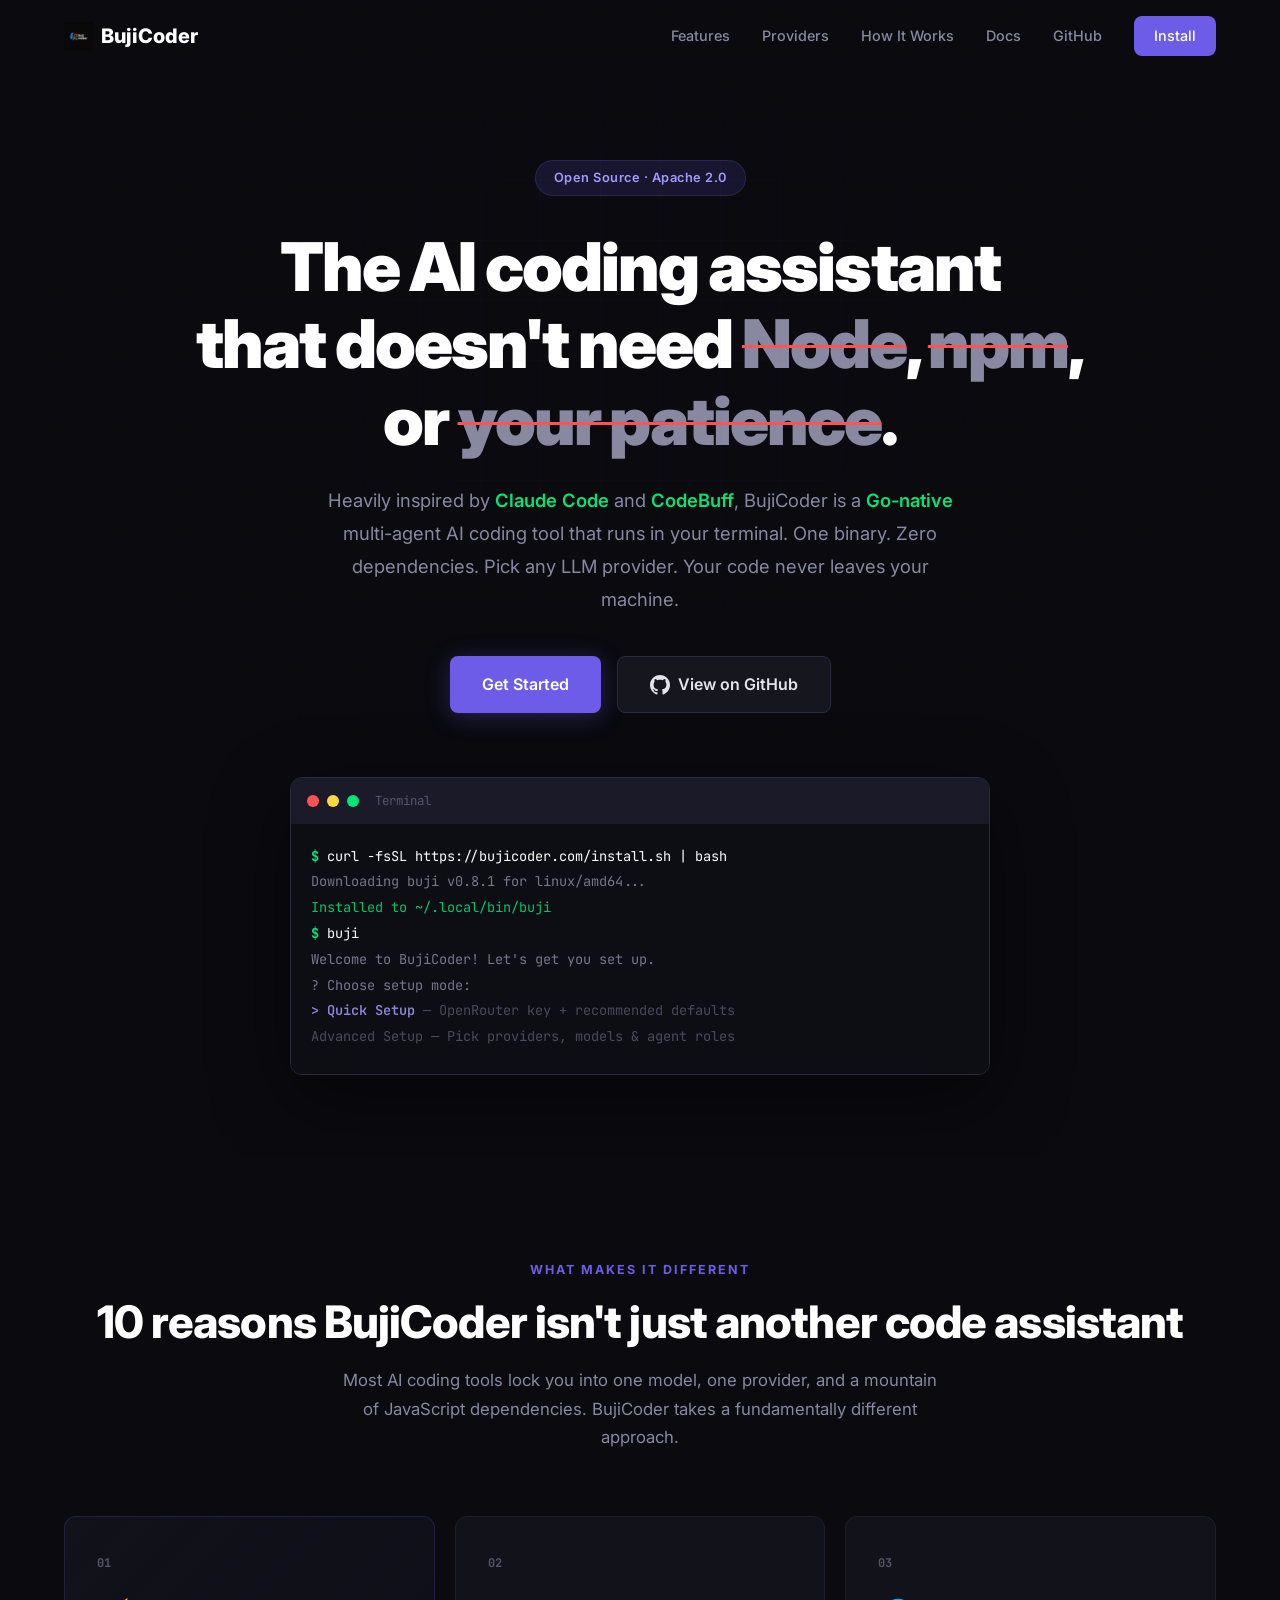
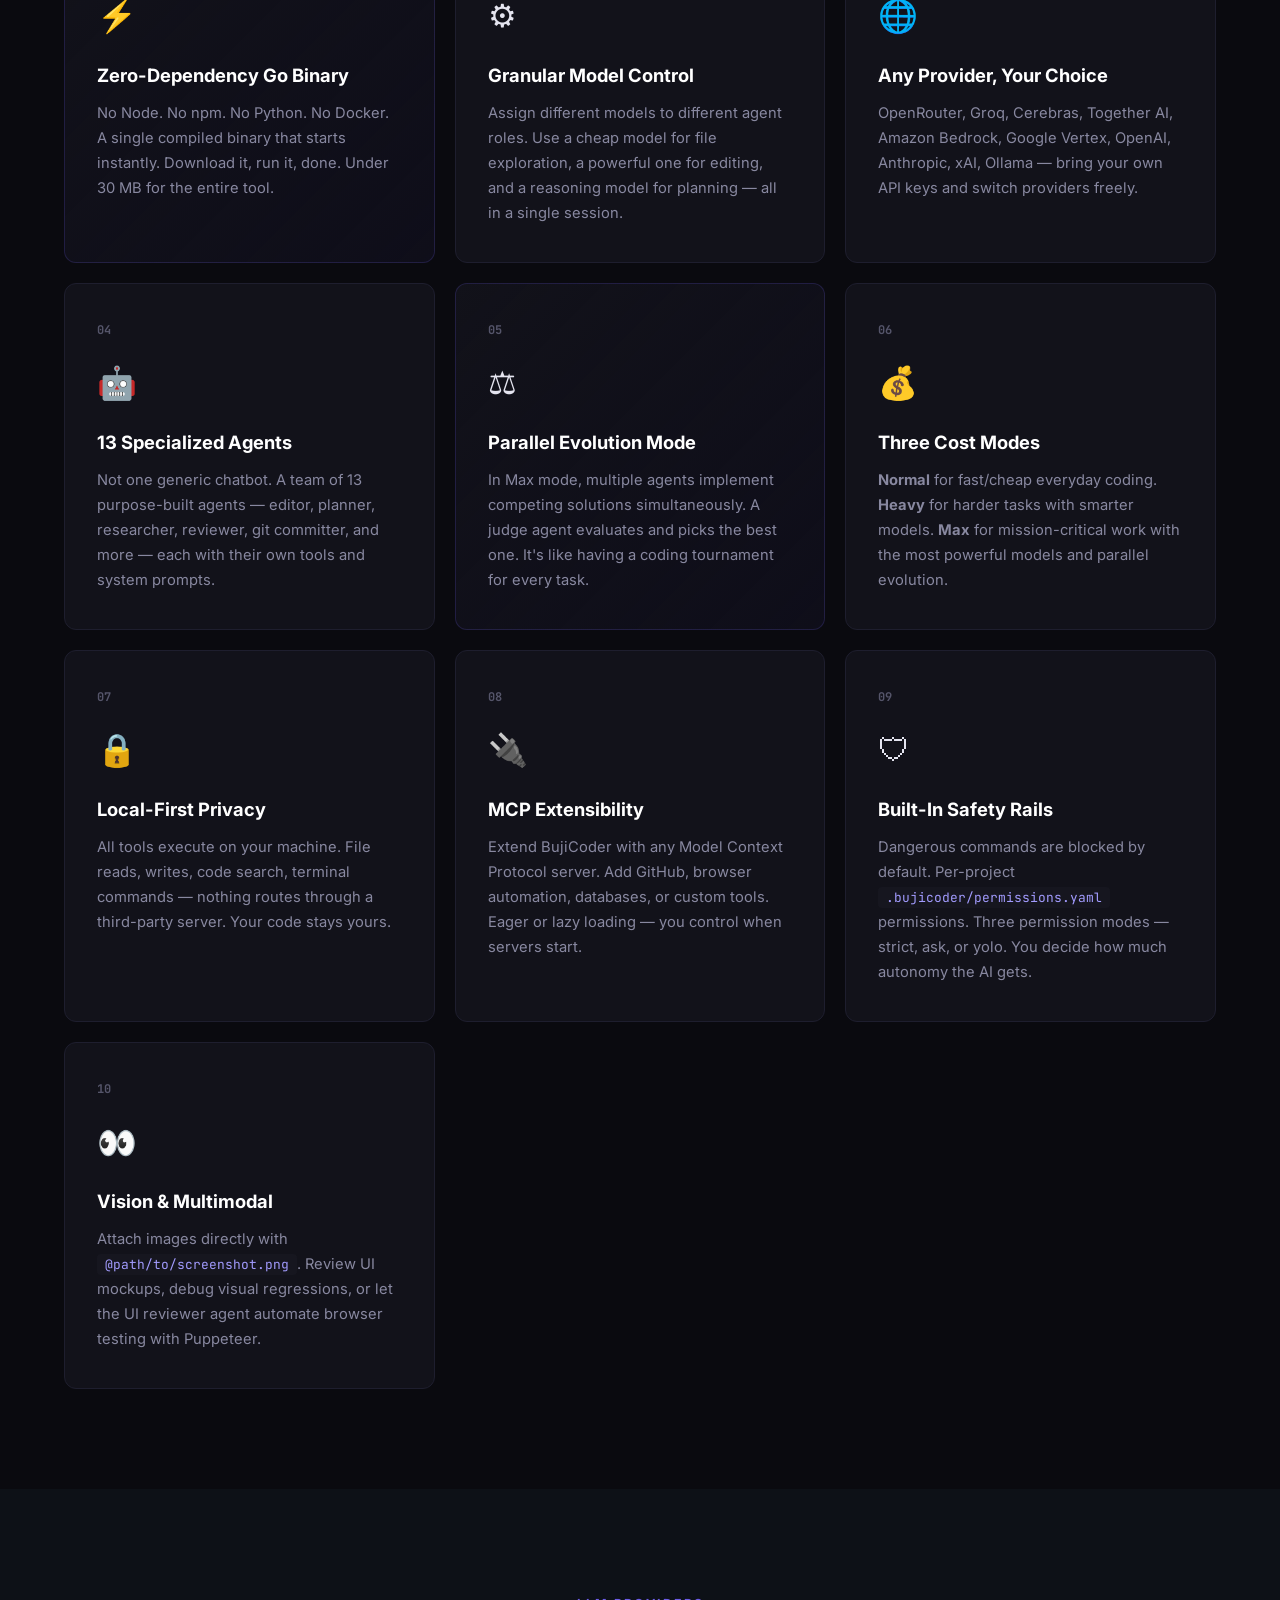
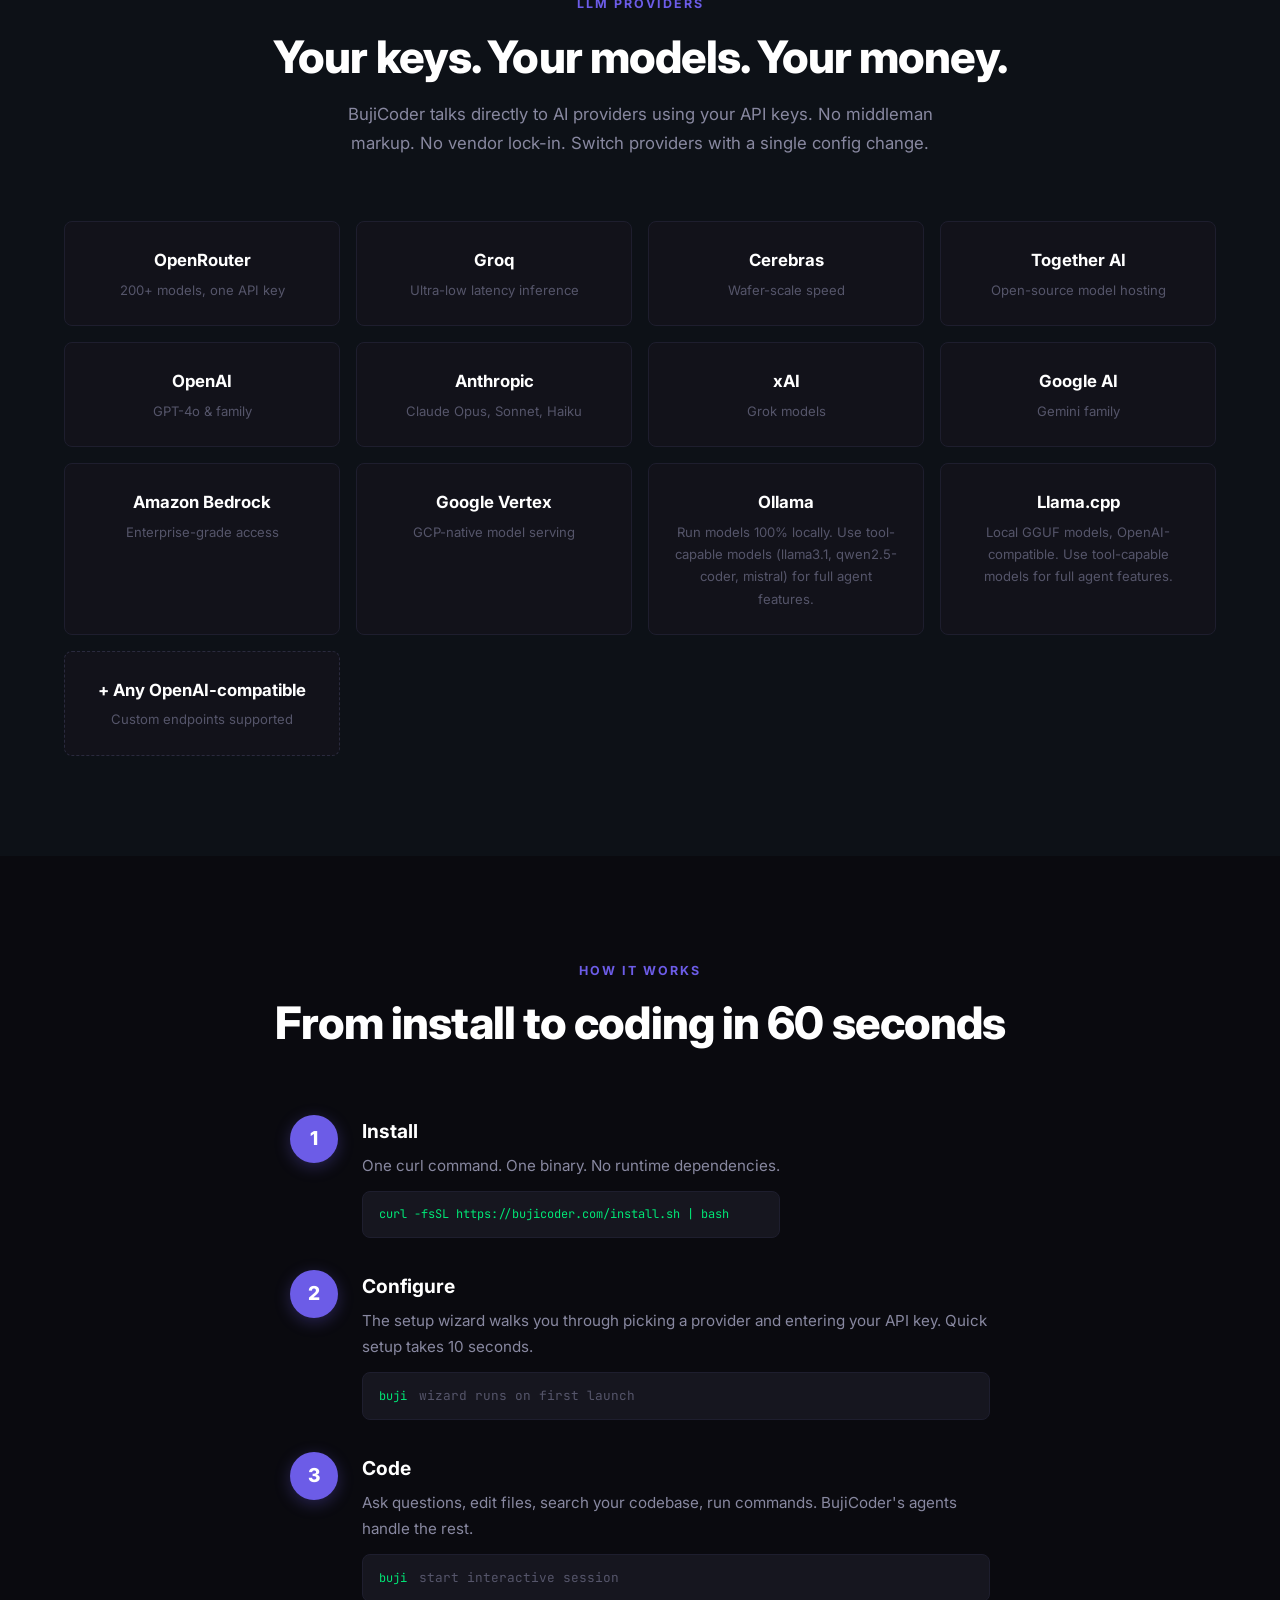
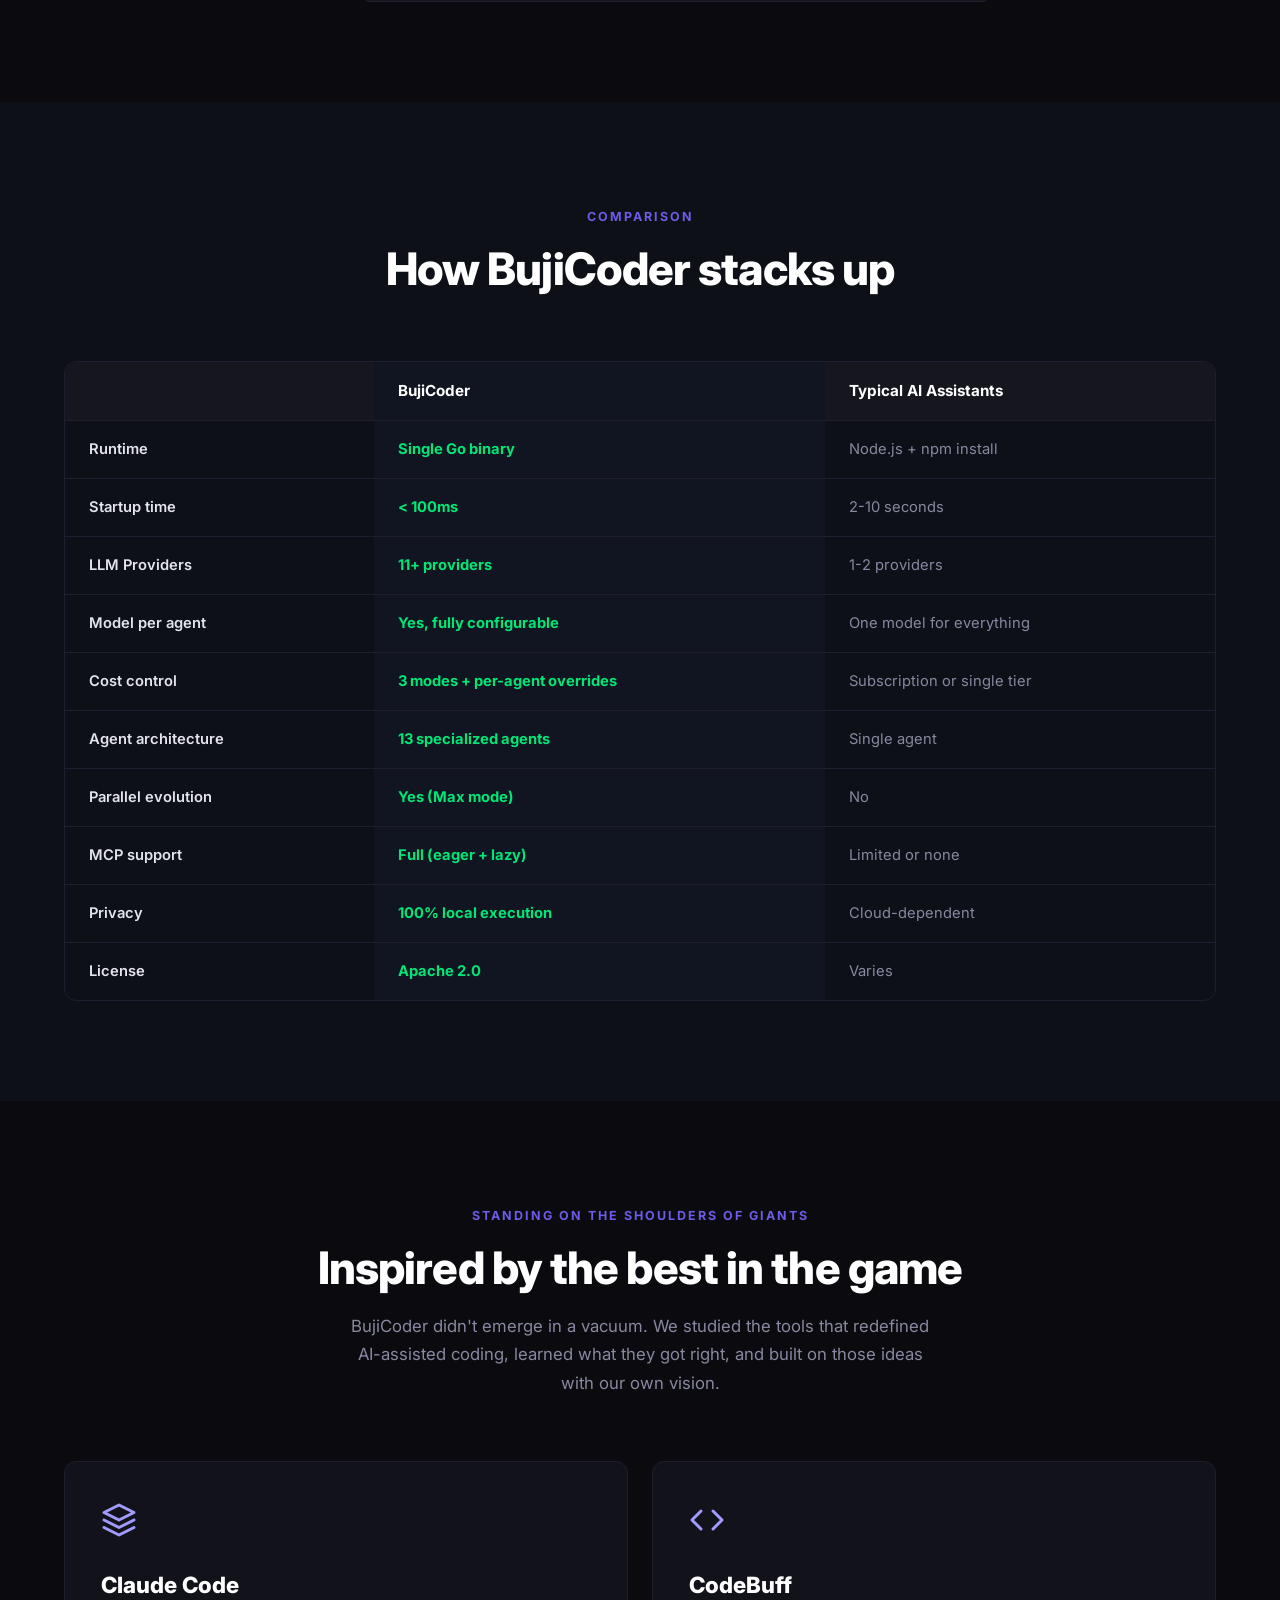
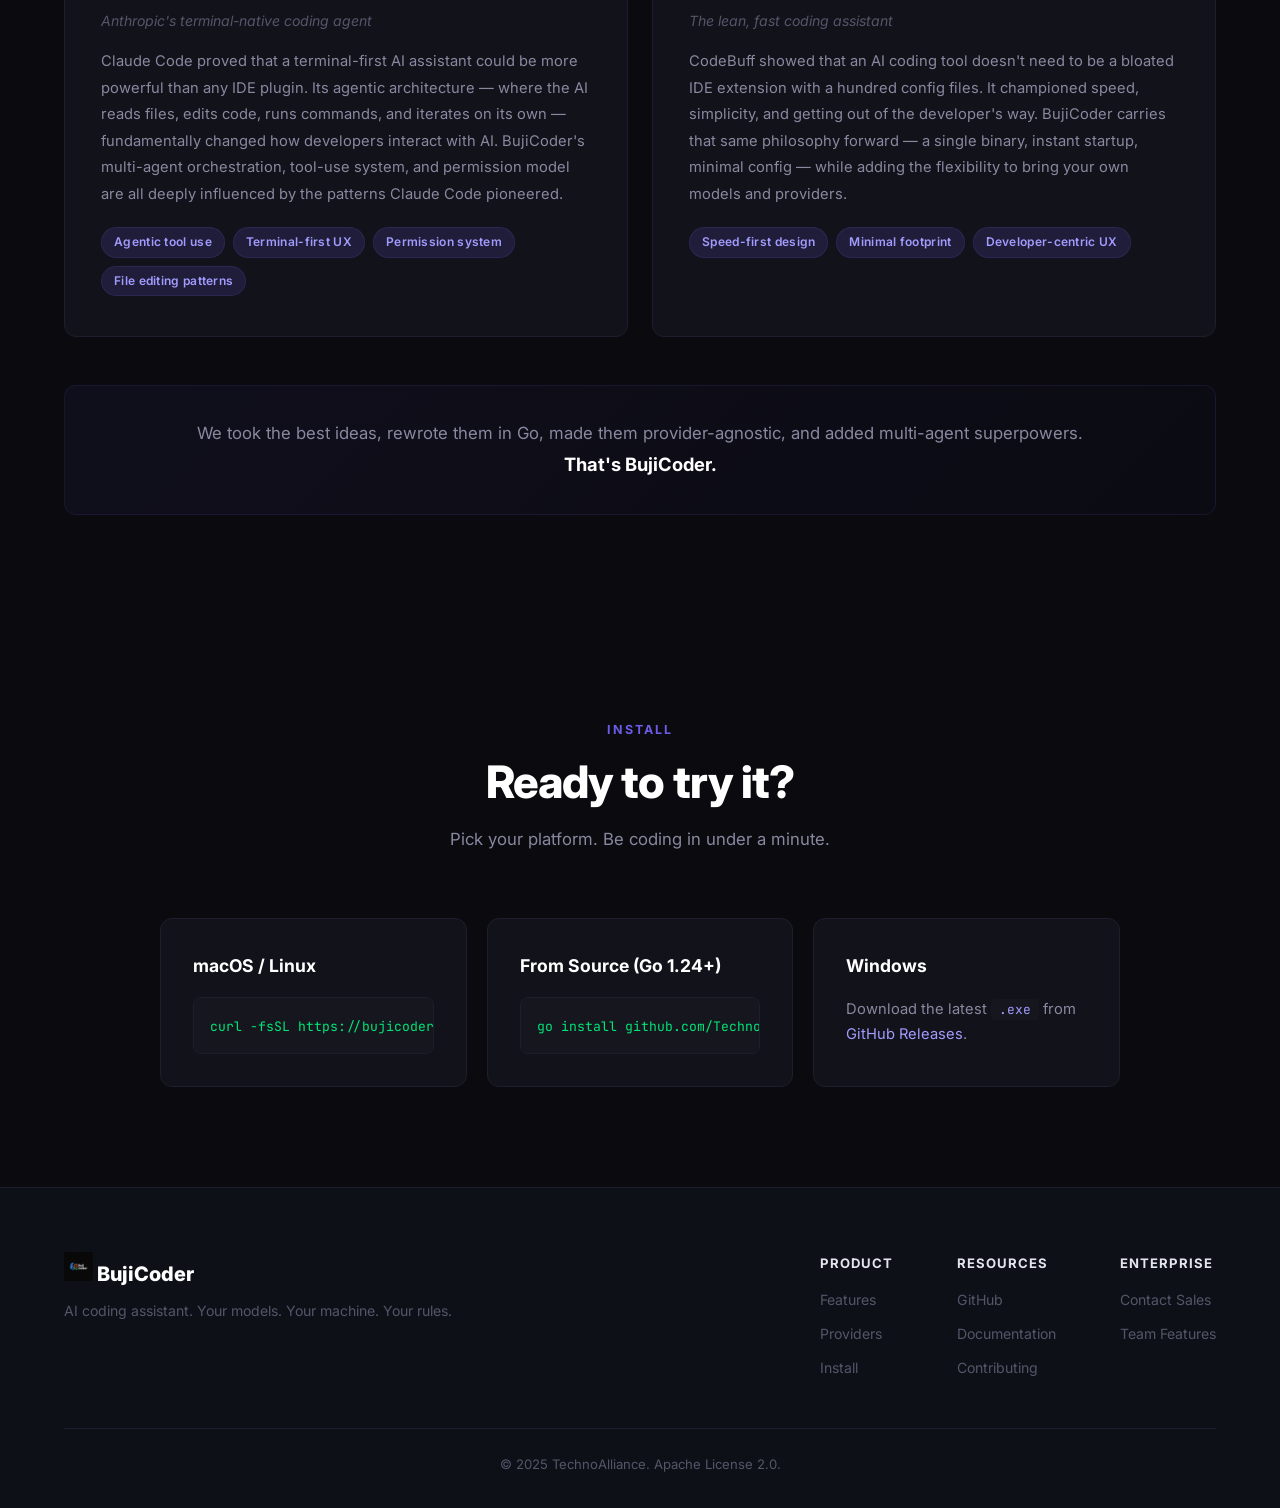
==== docs/index.html @ 5e7639c5 "docs: v0.8.3 release notes and local model tool support guidance - Update release notes for v0.8.3 -" ====
<!DOCTYPE html>
<html lang="en">
<head>
    <meta charset="UTF-8">
    <meta name="viewport" content="width=device-width, initial-scale=1.0">
    <title>BujiCoder — AI Coding Assistant. Your Models. Your Machine. Your Rules.</title>
    <meta name="description" content="BujiCoder is a blazing-fast, Go-based AI coding assistant that runs in your terminal. No Node. No npm. Choose any LLM provider. Full control over your models and your code.">
    <meta name="keywords" content="AI coding assistant, terminal AI, Go CLI, LLM providers, OpenRouter, Groq, Cerebras, OpenAI, Claude, xAI, code assistant, multi-agent AI">
    <meta property="og:title" content="BujiCoder — AI Coding Assistant. Your Models. Your Machine. Your Rules.">
    <meta property="og:description" content="Blazing-fast Go-based AI coding assistant. No Node/npm. Choose any LLM provider. Full granular control.">
    <meta property="og:type" content="website">
    <meta property="og:url" content="https://bujicoder.com">
    <link rel="stylesheet" href="style.css">
    <link rel="preconnect" href="https://fonts.googleapis.com">
    <link rel="preconnect" href="https://fonts.gstatic.com" crossorigin>
    <link href="https://fonts.googleapis.com/css2?family=Inter:wght@400;500;600;700;800;900&family=JetBrains+Mono:wght@400;500;600;700&display=swap" rel="stylesheet">
</head>
<body>

<!-- Navigation -->
<nav class="nav">
    <div class="nav-inner">
        <a href="#" class="nav-logo">
            <img src="logo.svg" alt="BujiCoder Logo" class="logo-image"> BujiCoder
        </a>
        <div class="nav-links">
            <a href="#features">Features</a>
            <a href="#providers">Providers</a>
            <a href="#how-it-works">How It Works</a>
            <a href="docs/">Docs</a>
            <a href="https://github.com/TechnoAllianceAE/bujicoder" target="_blank" rel="noopener">GitHub</a>
            <a href="#install" class="nav-cta">Install</a>
        </div>
        <button class="nav-toggle" aria-label="Toggle menu">
            <span></span><span></span><span></span>
        </button>
    </div>
</nav>

<!-- Hero -->
<header class="hero" id="top">
    <div class="hero-bg-grid"></div>
    <div class="container">
        <div class="hero-badge">Open Source &middot; Apache 2.0</div>
        <h1 class="hero-title">
            The AI coding assistant<br>
            that doesn't need <span class="strike">Node</span>,
            <span class="strike">npm</span>,<br>
            or <span class="strike">your patience</span>.
        </h1>
        <p class="hero-subtitle">
            Heavily inspired by <strong class="inspired-inline">Claude Code</strong> and <strong class="inspired-inline">CodeBuff</strong>,
            BujiCoder is a <strong>Go-native</strong> multi-agent AI coding tool that runs in your terminal.
            One binary. Zero dependencies. Pick any LLM provider.
            Your code never leaves your machine.
        </p>
        <div class="hero-actions">
            <a href="#install" class="btn btn-primary">Get Started</a>
            <a href="https://github.com/TechnoAllianceAE/bujicoder" class="btn btn-secondary" target="_blank" rel="noopener">
                <svg width="20" height="20" viewBox="0 0 24 24" fill="currentColor"><path d="M12 0c-6.626 0-12 5.373-12 12 0 5.302 3.438 9.8 8.207 11.387.599.111.793-.261.793-.577v-2.234c-3.338.726-4.033-1.416-4.033-1.416-.546-1.387-1.333-1.756-1.333-1.756-1.089-.745.083-.729.083-.729 1.205.084 1.839 1.237 1.839 1.237 1.07 1.834 2.807 1.304 3.492.997.107-.775.418-1.305.762-1.604-2.665-.305-5.467-1.334-5.467-5.931 0-1.311.469-2.381 1.236-3.221-.124-.303-.535-1.524.117-3.176 0 0 1.008-.322 3.301 1.23.957-.266 1.983-.399 3.003-.404 1.02.005 2.047.138 3.006.404 2.291-1.552 3.297-1.23 3.297-1.23.653 1.653.242 2.874.118 3.176.77.84 1.235 1.911 1.235 3.221 0 4.609-2.807 5.624-5.479 5.921.43.372.823 1.102.823 2.222v3.293c0 .319.192.694.801.576 4.765-1.589 8.199-6.086 8.199-11.386 0-6.627-5.373-12-12-12z"/></svg>
                View on GitHub
            </a>
        </div>
        <div class="hero-terminal">
            <div class="terminal-bar">
                <span class="terminal-dot red"></span>
                <span class="terminal-dot yellow"></span>
                <span class="terminal-dot green"></span>
                <span class="terminal-title">Terminal</span>
            </div>
            <div class="terminal-body">
                <div class="terminal-line"><span class="t-prompt">$</span> <span class="t-cmd">curl -fsSL https://bujicoder.com/install.sh | bash</span></div>
                <div class="terminal-line t-fade"><span class="t-output">Downloading buji v0.8.1 for linux/amd64...</span></div>
                <div class="terminal-line t-fade"><span class="t-success">Installed to ~/.local/bin/buji</span></div>
                <div class="terminal-line"><span class="t-prompt">$</span> <span class="t-cmd">buji</span></div>
                <div class="terminal-line t-fade"><span class="t-output">Welcome to BujiCoder! Let's get you set up.</span></div>
                <div class="terminal-line t-fade"><span class="t-output">? Choose setup mode:</span></div>
                <div class="terminal-line t-fade"><span class="t-accent">  &gt; Quick Setup</span> <span class="t-dim">— OpenRouter key + recommended defaults</span></div>
                <div class="terminal-line t-fade"><span class="t-dim">    Advanced Setup — Pick providers, models &amp; agent roles</span></div>
            </div>
        </div>
    </div>
</header>

<!-- 10 Features -->
<section class="features" id="features">
    <div class="container">
        <div class="section-header">
            <span class="section-label">What makes it different</span>
            <h2 class="section-title">10 reasons BujiCoder isn't just another code assistant</h2>
            <p class="section-desc">Most AI coding tools lock you into one model, one provider, and a mountain of JavaScript dependencies. BujiCoder takes a fundamentally different approach.</p>
        </div>

        <div class="features-grid">

            <div class="feature-card feature-highlight">
                <div class="feature-number">01</div>
                <div class="feature-icon">&#9889;</div>
                <h3>Zero-Dependency Go Binary</h3>
                <p>No Node. No npm. No Python. No Docker. A single compiled binary that starts instantly. Download it, run it, done. Under 30 MB for the entire tool.</p>
            </div>

            <div class="feature-card">
                <div class="feature-number">02</div>
                <div class="feature-icon">&#9881;</div>
                <h3>Granular Model Control</h3>
                <p>Assign different models to different agent roles. Use a cheap model for file exploration, a powerful one for editing, and a reasoning model for planning &mdash; all in a single session.</p>
            </div>

            <div class="feature-card">
                <div class="feature-number">03</div>
                <div class="feature-icon">&#127760;</div>
                <h3>Any Provider, Your Choice</h3>
                <p>OpenRouter, Groq, Cerebras, Together AI, Amazon Bedrock, Google Vertex, OpenAI, Anthropic, xAI, Ollama &mdash; bring your own API keys and switch providers freely.</p>
            </div>

            <div class="feature-card">
                <div class="feature-number">04</div>
                <div class="feature-icon">&#129302;</div>
                <h3>13 Specialized Agents</h3>
                <p>Not one generic chatbot. A team of 13 purpose-built agents &mdash; editor, planner, researcher, reviewer, git committer, and more &mdash; each with their own tools and system prompts.</p>
            </div>

            <div class="feature-card feature-highlight">
                <div class="feature-number">05</div>
                <div class="feature-icon">&#9878;</div>
                <h3>Parallel Evolution Mode</h3>
                <p>In Max mode, multiple agents implement competing solutions simultaneously. A judge agent evaluates and picks the best one. It's like having a coding tournament for every task.</p>
            </div>

            <div class="feature-card">
                <div class="feature-number">06</div>
                <div class="feature-icon">&#128176;</div>
                <h3>Three Cost Modes</h3>
                <p><strong>Normal</strong> for fast/cheap everyday coding. <strong>Heavy</strong> for harder tasks with smarter models. <strong>Max</strong> for mission-critical work with the most powerful models and parallel evolution.</p>
            </div>

            <div class="feature-card">
                <div class="feature-number">07</div>
                <div class="feature-icon">&#128274;</div>
                <h3>Local-First Privacy</h3>
                <p>All tools execute on your machine. File reads, writes, code search, terminal commands &mdash; nothing routes through a third-party server. Your code stays yours.</p>
            </div>

            <div class="feature-card">
                <div class="feature-number">08</div>
                <div class="feature-icon">&#128268;</div>
                <h3>MCP Extensibility</h3>
                <p>Extend BujiCoder with any Model Context Protocol server. Add GitHub, browser automation, databases, or custom tools. Eager or lazy loading &mdash; you control when servers start.</p>
            </div>

            <div class="feature-card">
                <div class="feature-number">09</div>
                <div class="feature-icon">&#128737;</div>
                <h3>Built-In Safety Rails</h3>
                <p>Dangerous commands are blocked by default. Per-project <code>.bujicoder/permissions.yaml</code> permissions. Three permission modes &mdash; strict, ask, or yolo. You decide how much autonomy the AI gets.</p>
            </div>

            <div class="feature-card">
                <div class="feature-number">10</div>
                <div class="feature-icon">&#128064;</div>
                <h3>Vision &amp; Multimodal</h3>
                <p>Attach images directly with <code>@path/to/screenshot.png</code>. Review UI mockups, debug visual regressions, or let the UI reviewer agent automate browser testing with Puppeteer.</p>
            </div>

        </div>
    </div>
</section>

<!-- Providers -->
<section class="providers" id="providers">
    <div class="container">
        <div class="section-header">
            <span class="section-label">LLM Providers</span>
            <h2 class="section-title">Your keys. Your models. Your money.</h2>
            <p class="section-desc">BujiCoder talks directly to AI providers using your API keys. No middleman markup. No vendor lock-in. Switch providers with a single config change.</p>
        </div>

        <div class="providers-grid">
            <div class="provider-card">
                <div class="provider-name">OpenRouter</div>
                <div class="provider-desc">200+ models, one API key</div>
            </div>
            <div class="provider-card">
                <div class="provider-name">Groq</div>
                <div class="provider-desc">Ultra-low latency inference</div>
            </div>
            <div class="provider-card">
                <div class="provider-name">Cerebras</div>
                <div class="provider-desc">Wafer-scale speed</div>
            </div>
            <div class="provider-card">
                <div class="provider-name">Together AI</div>
                <div class="provider-desc">Open-source model hosting</div>
            </div>
            <div class="provider-card">
                <div class="provider-name">OpenAI</div>
                <div class="provider-desc">GPT-4o &amp; family</div>
            </div>
            <div class="provider-card">
                <div class="provider-name">Anthropic</div>
                <div class="provider-desc">Claude Opus, Sonnet, Haiku</div>
            </div>
            <div class="provider-card">
                <div class="provider-name">xAI</div>
                <div class="provider-desc">Grok models</div>
            </div>
            <div class="provider-card">
                <div class="provider-name">Google AI</div>
                <div class="provider-desc">Gemini family</div>
            </div>
            <div class="provider-card">
                <div class="provider-name">Amazon Bedrock</div>
                <div class="provider-desc">Enterprise-grade access</div>
            </div>
            <div class="provider-card">
                <div class="provider-name">Google Vertex</div>
                <div class="provider-desc">GCP-native model serving</div>
            </div>
            <div class="provider-card">
                <div class="provider-name">Ollama</div>
                <div class="provider-desc">Run models 100% locally. Use tool-capable models (llama3.1, qwen2.5-coder, mistral) for full agent features.</div>
            </div>
            <div class="provider-card">
                <div class="provider-name">Llama.cpp</div>
                <div class="provider-desc">Local GGUF models, OpenAI-compatible. Use tool-capable models for full agent features.</div>
            </div>
            <div class="provider-card provider-card-add">
                <div class="provider-name">+ Any OpenAI-compatible</div>
                <div class="provider-desc">Custom endpoints supported</div>
            </div>
        </div>
    </div>
</section>

<!-- How It Works -->
<section class="how-it-works" id="how-it-works">
    <div class="container">
        <div class="section-header">
            <span class="section-label">How it works</span>
            <h2 class="section-title">From install to coding in 60 seconds</h2>
        </div>

        <div class="steps">
            <div class="step">
                <div class="step-number">1</div>
                <div class="step-content">
                    <h3>Install</h3>
                    <p>One curl command. One binary. No runtime dependencies.</p>
                    <div class="step-code">
                        <code>curl -fsSL https://bujicoder.com/install.sh | bash</code>
                    </div>
                </div>
            </div>
            <div class="step">
                <div class="step-number">2</div>
                <div class="step-content">
                    <h3>Configure</h3>
                    <p>The setup wizard walks you through picking a provider and entering your API key. Quick setup takes 10 seconds.</p>
                    <div class="step-code">
                        <code>buji</code> <span class="step-note">wizard runs on first launch</span>
                    </div>
                </div>
            </div>
            <div class="step">
                <div class="step-number">3</div>
                <div class="step-content">
                    <h3>Code</h3>
                    <p>Ask questions, edit files, search your codebase, run commands. BujiCoder's agents handle the rest.</p>
                    <div class="step-code">
                        <code>buji</code> <span class="step-note">start interactive session</span>
                    </div>
                </div>
            </div>
        </div>
    </div>
</section>

<!-- Comparison -->
<section class="comparison">
    <div class="container">
        <div class="section-header">
            <span class="section-label">Comparison</span>
            <h2 class="section-title">How BujiCoder stacks up</h2>
        </div>

        <div class="table-wrapper">
            <table class="comparison-table">
                <thead>
                    <tr>
                        <th></th>
                        <th class="highlight-col">BujiCoder</th>
                        <th>Typical AI Assistants</th>
                    </tr>
                </thead>
                <tbody>
                    <tr>
                        <td>Runtime</td>
                        <td class="highlight-col"><strong>Single Go binary</strong></td>
                        <td>Node.js + npm install</td>
                    </tr>
                    <tr>
                        <td>Startup time</td>
                        <td class="highlight-col"><strong>&lt; 100ms</strong></td>
                        <td>2-10 seconds</td>
                    </tr>
                    <tr>
                        <td>LLM Providers</td>
                        <td class="highlight-col"><strong>11+ providers</strong></td>
                        <td>1-2 providers</td>
                    </tr>
                    <tr>
                        <td>Model per agent</td>
                        <td class="highlight-col"><strong>Yes, fully configurable</strong></td>
                        <td>One model for everything</td>
                    </tr>
                    <tr>
                        <td>Cost control</td>
                        <td class="highlight-col"><strong>3 modes + per-agent overrides</strong></td>
                        <td>Subscription or single tier</td>
                    </tr>
                    <tr>
                        <td>Agent architecture</td>
                        <td class="highlight-col"><strong>13 specialized agents</strong></td>
                        <td>Single agent</td>
                    </tr>
                    <tr>
                        <td>Parallel evolution</td>
                        <td class="highlight-col"><strong>Yes (Max mode)</strong></td>
                        <td>No</td>
                    </tr>
                    <tr>
                        <td>MCP support</td>
                        <td class="highlight-col"><strong>Full (eager + lazy)</strong></td>
                        <td>Limited or none</td>
                    </tr>
                    <tr>
                        <td>Privacy</td>
                        <td class="highlight-col"><strong>100% local execution</strong></td>
                        <td>Cloud-dependent</td>
                    </tr>
                    <tr>
                        <td>License</td>
                        <td class="highlight-col"><strong>Apache 2.0</strong></td>
                        <td>Varies</td>
                    </tr>
                </tbody>
            </table>
        </div>
    </div>
</section>

<!-- Inspired By -->
<section class="inspired-by" id="inspired-by">
    <div class="container">
        <div class="section-header">
            <span class="section-label">Standing on the shoulders of giants</span>
            <h2 class="section-title">Inspired by the best in the game</h2>
            <p class="section-desc">BujiCoder didn't emerge in a vacuum. We studied the tools that redefined AI-assisted coding, learned what they got right, and built on those ideas with our own vision.</p>
        </div>

        <div class="inspired-grid">
            <div class="inspired-card">
                <div class="inspired-logo">
                    <svg width="36" height="36" viewBox="0 0 24 24" fill="none" stroke="currentColor" stroke-width="2" stroke-linecap="round" stroke-linejoin="round"><path d="M12 2L2 7l10 5 10-5-10-5z"/><path d="M2 17l10 5 10-5"/><path d="M2 12l10 5 10-5"/></svg>
                </div>
                <h3>Claude Code</h3>
                <p class="inspired-tagline">Anthropic's terminal-native coding agent</p>
                <p class="inspired-desc">Claude Code proved that a terminal-first AI assistant could be more powerful than any IDE plugin. Its agentic architecture &mdash; where the AI reads files, edits code, runs commands, and iterates on its own &mdash; fundamentally changed how developers interact with AI. BujiCoder's multi-agent orchestration, tool-use system, and permission model are all deeply influenced by the patterns Claude Code pioneered.</p>
                <div class="inspired-lessons">
                    <span class="lesson-tag">Agentic tool use</span>
                    <span class="lesson-tag">Terminal-first UX</span>
                    <span class="lesson-tag">Permission system</span>
                    <span class="lesson-tag">File editing patterns</span>
                </div>
            </div>

            <div class="inspired-card">
                <div class="inspired-logo">
                    <svg width="36" height="36" viewBox="0 0 24 24" fill="none" stroke="currentColor" stroke-width="2" stroke-linecap="round" stroke-linejoin="round"><polyline points="16 18 22 12 16 6"/><polyline points="8 6 2 12 8 18"/></svg>
                </div>
                <h3>CodeBuff</h3>
                <p class="inspired-tagline">The lean, fast coding assistant</p>
                <p class="inspired-desc">CodeBuff showed that an AI coding tool doesn't need to be a bloated IDE extension with a hundred config files. It championed speed, simplicity, and getting out of the developer's way. BujiCoder carries that same philosophy forward &mdash; a single binary, instant startup, minimal config &mdash; while adding the flexibility to bring your own models and providers.</p>
                <div class="inspired-lessons">
                    <span class="lesson-tag">Speed-first design</span>
                    <span class="lesson-tag">Minimal footprint</span>
                    <span class="lesson-tag">Developer-centric UX</span>
                </div>
            </div>
        </div>

        <div class="inspired-cta">
            <p>We took the best ideas, rewrote them in Go, made them provider-agnostic, and added multi-agent superpowers.<br><strong>That's BujiCoder.</strong></p>
        </div>
    </div>
</section>

<!-- Install -->
<section class="install" id="install">
    <div class="container">
        <div class="section-header">
            <span class="section-label">Install</span>
            <h2 class="section-title">Ready to try it?</h2>
            <p class="section-desc">Pick your platform. Be coding in under a minute.</p>
        </div>

        <div class="install-options">
            <div class="install-card">
                <h3>macOS / Linux</h3>
                <div class="install-code">
                    <code>curl -fsSL https://bujicoder.com/install.sh | bash</code>
                </div>
            </div>
            <div class="install-card">
                <h3>From Source (Go 1.24+)</h3>
                <div class="install-code">
                    <code>go install github.com/TechnoAllianceAE/bujicoder/cli/cmd/buji@latest</code>
                </div>
            </div>
            <div class="install-card">
                <h3>Windows</h3>
                <p>Download the latest <code>.exe</code> from <a href="https://github.com/TechnoAllianceAE/bujicoder/releases" target="_blank" rel="noopener">GitHub Releases</a>.</p>
            </div>
        </div>
    </div>
</section>

<!-- Footer -->
<footer class="footer">
    <div class="container">
        <div class="footer-inner">
            <div class="footer-brand">
                <img src="logo.svg" alt="BujiCoder Logo" class="logo-image"> BujiCoder
                <p class="footer-tagline">AI coding assistant. Your models. Your machine. Your rules.</p>
            </div>
            <div class="footer-links">
                <div class="footer-col">
                    <h4>Product</h4>
                    <a href="#features">Features</a>
                    <a href="#providers">Providers</a>
                    <a href="#install">Install</a>
                </div>
                <div class="footer-col">
                    <h4>Resources</h4>
                    <a href="https://github.com/TechnoAllianceAE/bujicoder" target="_blank" rel="noopener">GitHub</a>
                    <a href="docs/">Documentation</a>
                    <a href="https://github.com/TechnoAllianceAE/bujicoder/blob/main/CONTRIBUTING.md" target="_blank" rel="noopener">Contributing</a>
                </div>
                <div class="footer-col">
                    <h4>Enterprise</h4>
                    <a href="mailto:hello@bujicoder.com">Contact Sales</a>
                    <a href="#">Team Features</a>
                </div>
            </div>
        </div>
        <div class="footer-bottom">
            <p>&copy; 2025 TechnoAlliance. Apache License 2.0.</p>
        </div>
    </div>
</footer>

<script>
// Mobile nav toggle
document.querySelector('.nav-toggle').addEventListener('click', function() {
    document.querySelector('.nav-links').classList.toggle('open');
    this.classList.toggle('active');
});

// Smooth scroll
document.querySelectorAll('a[href^="#"]').forEach(anchor => {
    anchor.addEventListener('click', function(e) {
        const target = document.querySelector(this.getAttribute('href'));
        if (target) {
            e.preventDefault();
            target.scrollIntoView({ behavior: 'smooth', block: 'start' });
            document.querySelector('.nav-links').classList.remove('open');
            document.querySelector('.nav-toggle').classList.remove('active');
        }
    });
});

// Nav background on scroll
window.addEventListener('scroll', () => {
    document.querySelector('.nav').classList.toggle('scrolled', window.scrollY > 40);
});

// Intersection Observer for fade-in animations
const observer = new IntersectionObserver((entries) => {
    entries.forEach(entry => {
        if (entry.isIntersecting) {
            entry.target.classList.add('visible');
        }
    });
}, { threshold: 0.1, rootMargin: '0px 0px -50px 0px' });

document.querySelectorAll('.feature-card, .provider-card, .step, .install-card').forEach(el => {
    observer.observe(el);
});
</script>

</body>
</html>
---- docs/style.css ----
/* ===== RESET & BASE ===== */
*, *::before, *::after {
    margin: 0;
    padding: 0;
    box-sizing: border-box;
}

:root {
    --bg: #0a0a0f;
    --bg-card: #12121a;
    --bg-card-hover: #1a1a28;
    --bg-highlight: #0d1117;
    --surface: #16161f;
    --border: #1e1e2e;
    --border-light: #2a2a3e;
    --text: #e4e4ef;
    --text-dim: #8888a0;
    --text-muted: #55556a;
    --accent: #6c5ce7;
    --accent-light: #a29bfe;
    --accent-glow: rgba(108, 92, 231, 0.15);
    --green: #00e676;
    --green-dim: #00c853;
    --yellow: #ffd740;
    --red: #ff5252;
    --blue: #40c4ff;
    --radius: 12px;
    --radius-sm: 8px;
    --radius-lg: 20px;
    --font: 'Inter', -apple-system, BlinkMacSystemFont, 'Segoe UI', sans-serif;
    --mono: 'JetBrains Mono', 'Fira Code', 'Cascadia Code', monospace;
    --max-width: 1200px;
}

html {
    scroll-behavior: smooth;
    -webkit-font-smoothing: antialiased;
}

body {
    font-family: var(--font);
    background: var(--bg);
    color: var(--text);
    line-height: 1.7;
    overflow-x: hidden;
}

.container {
    max-width: var(--max-width);
    margin: 0 auto;
    padding: 0 24px;
}

a {
    color: var(--accent-light);
    text-decoration: none;
    transition: color 0.2s;
}

a:hover {
    color: #fff;
}

code {
    font-family: var(--mono);
    font-size: 0.88em;
    background: var(--surface);
    padding: 2px 8px;
    border-radius: 4px;
    color: var(--accent-light);
}

/* ===== NAVIGATION ===== */
.nav {
    position: fixed;
    top: 0;
    left: 0;
    right: 0;
    z-index: 1000;
    padding: 16px 0;
    transition: all 0.3s;
}

.nav.scrolled {
    background: rgba(10, 10, 15, 0.92);
    backdrop-filter: blur(16px);
    border-bottom: 1px solid var(--border);
    padding: 10px 0;
}

.nav-inner {
    max-width: var(--max-width);
    margin: 0 auto;
    padding: 0 24px;
    display: flex;
    align-items: center;
    justify-content: space-between;
}

.nav-logo {
    font-size: 1.25rem;
    font-weight: 800;
    color: #fff;
    display: flex;
    align-items: center;
    gap: 8px;
}

.nav-logo:hover { color: #fff; }

.logo-image {
    height: 1.8rem;
    width: auto;
}

.nav-links {
    display: flex;
    align-items: center;
    gap: 32px;
}

.nav-links a {
    color: var(--text-dim);
    font-size: 0.9rem;
    font-weight: 500;
    transition: color 0.2s;
}

.nav-links a:hover { color: #fff; }

.nav-cta {
    background: var(--accent);
    color: #fff !important;
    padding: 8px 20px;
    border-radius: var(--radius-sm);
    font-weight: 600;
    transition: background 0.2s, transform 0.2s !important;
}

.nav-cta:hover {
    background: #7c6cf7 !important;
    transform: translateY(-1px);
}

.nav-toggle {
    display: none;
    background: none;
    border: none;
    cursor: pointer;
    flex-direction: column;
    gap: 5px;
    padding: 4px;
}

.nav-toggle span {
    display: block;
    width: 24px;
    height: 2px;
    background: var(--text);
    transition: all 0.3s;
    border-radius: 2px;
}

.nav-toggle.active span:nth-child(1) { transform: rotate(45deg) translate(5px, 5px); }
.nav-toggle.active span:nth-child(2) { opacity: 0; }
.nav-toggle.active span:nth-child(3) { transform: rotate(-45deg) translate(5px, -5px); }

/* ===== HERO ===== */
.hero {
    position: relative;
    padding: 160px 0 80px;
    text-align: center;
    overflow: hidden;
}

.hero-bg-grid {
    position: absolute;
    inset: 0;
    background-image:
        linear-gradient(rgba(108, 92, 231, 0.03) 1px, transparent 1px),
        linear-gradient(90deg, rgba(108, 92, 231, 0.03) 1px, transparent 1px);
    background-size: 60px 60px;
    mask-image: radial-gradient(ellipse 70% 60% at 50% 30%, black 20%, transparent 70%);
    -webkit-mask-image: radial-gradient(ellipse 70% 60% at 50% 30%, black 20%, transparent 70%);
}

.hero-badge {
    display: inline-block;
    font-size: 0.8rem;
    font-weight: 600;
    color: var(--accent-light);
    background: var(--accent-glow);
    border: 1px solid rgba(108, 92, 231, 0.2);
    padding: 6px 18px;
    border-radius: 100px;
    margin-bottom: 32px;
    letter-spacing: 0.5px;
}

.hero-title {
    font-size: clamp(2.4rem, 5.5vw, 4.2rem);
    font-weight: 900;
    line-height: 1.15;
    letter-spacing: -0.03em;
    margin-bottom: 24px;
    color: #fff;
}

.strike {
    text-decoration: line-through;
    text-decoration-color: var(--red);
    text-decoration-thickness: 3px;
    color: var(--text-dim);
}

.hero-subtitle {
    font-size: 1.15rem;
    color: var(--text-dim);
    max-width: 640px;
    margin: 0 auto 40px;
    line-height: 1.8;
}

.hero-subtitle strong {
    color: var(--green);
    font-weight: 600;
}

.hero-actions {
    display: flex;
    gap: 16px;
    justify-content: center;
    flex-wrap: wrap;
    margin-bottom: 64px;
}

/* Buttons */
.btn {
    display: inline-flex;
    align-items: center;
    gap: 8px;
    padding: 14px 32px;
    border-radius: var(--radius-sm);
    font-size: 1rem;
    font-weight: 600;
    font-family: var(--font);
    cursor: pointer;
    transition: all 0.2s;
    border: none;
}

.btn-primary {
    background: var(--accent);
    color: #fff;
    box-shadow: 0 4px 24px rgba(108, 92, 231, 0.3);
}

.btn-primary:hover {
    background: #7c6cf7;
    color: #fff;
    transform: translateY(-2px);
    box-shadow: 0 6px 32px rgba(108, 92, 231, 0.4);
}

.btn-secondary {
    background: var(--surface);
    color: var(--text);
    border: 1px solid var(--border-light);
}

.btn-secondary:hover {
    background: var(--bg-card-hover);
    color: #fff;
    transform: translateY(-2px);
}

/* Terminal */
.hero-terminal {
    max-width: 700px;
    margin: 0 auto;
    border-radius: var(--radius);
    overflow: hidden;
    border: 1px solid var(--border-light);
    text-align: left;
    box-shadow: 0 24px 80px rgba(0, 0, 0, 0.4);
}

.terminal-bar {
    background: #1a1a28;
    padding: 12px 16px;
    display: flex;
    align-items: center;
    gap: 8px;
}

.terminal-dot {
    width: 12px;
    height: 12px;
    border-radius: 50%;
}

.terminal-dot.red { background: var(--red); }
.terminal-dot.yellow { background: var(--yellow); }
.terminal-dot.green { background: var(--green); }

.terminal-title {
    margin-left: 8px;
    font-size: 0.78rem;
    color: var(--text-muted);
    font-family: var(--mono);
}

.terminal-body {
    background: #0d0d14;
    padding: 20px 20px 24px;
    font-family: var(--mono);
    font-size: 0.85rem;
    line-height: 1.9;
}

.terminal-line {
    white-space: nowrap;
    overflow: hidden;
}

.t-prompt { color: var(--green); font-weight: 700; }
.t-cmd { color: #fff; }
.t-output { color: var(--text-dim); }
.t-success { color: var(--green); }
.t-accent { color: var(--accent-light); font-weight: 600; }
.t-dim { color: var(--text-muted); }
.t-fade { opacity: 0.85; }

/* ===== SECTION SHARED ===== */
section {
    padding: 100px 0;
}

.section-header {
    text-align: center;
    margin-bottom: 64px;
}

.section-label {
    display: inline-block;
    font-size: 0.78rem;
    font-weight: 700;
    text-transform: uppercase;
    letter-spacing: 2px;
    color: var(--accent);
    margin-bottom: 16px;
}

.section-title {
    font-size: clamp(1.8rem, 4vw, 2.8rem);
    font-weight: 800;
    letter-spacing: -0.02em;
    color: #fff;
    margin-bottom: 16px;
    line-height: 1.2;
}

.section-desc {
    font-size: 1.05rem;
    color: var(--text-dim);
    max-width: 600px;
    margin: 0 auto;
    line-height: 1.7;
}

/* ===== FEATURES GRID ===== */
.features {
    background: var(--bg);
}

.features-grid {
    display: grid;
    grid-template-columns: repeat(auto-fill, minmax(340px, 1fr));
    gap: 20px;
}

.feature-card {
    background: var(--bg-card);
    border: 1px solid var(--border);
    border-radius: var(--radius);
    padding: 36px 32px;
    transition: all 0.3s;
    position: relative;
    overflow: hidden;
    opacity: 0;
    transform: translateY(20px);
}

.feature-card.visible {
    opacity: 1;
    transform: translateY(0);
}

.feature-card:hover {
    border-color: var(--border-light);
    background: var(--bg-card-hover);
    transform: translateY(-4px);
}

.feature-card.visible:hover {
    transform: translateY(-4px);
}

.feature-highlight {
    border-color: rgba(108, 92, 231, 0.2);
    background: linear-gradient(135deg, var(--bg-card) 0%, rgba(108, 92, 231, 0.05) 100%);
}

.feature-highlight:hover {
    border-color: rgba(108, 92, 231, 0.35);
}

.feature-number {
    font-family: var(--mono);
    font-size: 0.75rem;
    font-weight: 700;
    color: var(--text-muted);
    margin-bottom: 16px;
}

.feature-icon {
    font-size: 2rem;
    margin-bottom: 16px;
}

.feature-card h3 {
    font-size: 1.15rem;
    font-weight: 700;
    color: #fff;
    margin-bottom: 10px;
}

.feature-card p {
    font-size: 0.92rem;
    color: var(--text-dim);
    line-height: 1.7;
}

/* ===== PROVIDERS ===== */
.providers {
    background: var(--bg-highlight);
}

.providers-grid {
    display: grid;
    grid-template-columns: repeat(auto-fill, minmax(220px, 1fr));
    gap: 16px;
}

.provider-card {
    background: var(--bg-card);
    border: 1px solid var(--border);
    border-radius: var(--radius-sm);
    padding: 24px;
    text-align: center;
    transition: all 0.3s;
    opacity: 0;
    transform: translateY(16px);
}

.provider-card.visible {
    opacity: 1;
    transform: translateY(0);
}

.provider-card:hover {
    border-color: var(--accent);
    transform: translateY(-4px);
    box-shadow: 0 8px 32px rgba(108, 92, 231, 0.1);
}

.provider-card.visible:hover {
    transform: translateY(-4px);
}

.provider-card-add {
    border-style: dashed;
    border-color: var(--border-light);
}

.provider-name {
    font-size: 1.05rem;
    font-weight: 700;
    color: #fff;
    margin-bottom: 4px;
}

.provider-desc {
    font-size: 0.82rem;
    color: var(--text-muted);
}

/* ===== HOW IT WORKS ===== */
.how-it-works {
    background: var(--bg);
}

.steps {
    max-width: 700px;
    margin: 0 auto;
    display: flex;
    flex-direction: column;
    gap: 32px;
}

.step {
    display: flex;
    gap: 24px;
    align-items: flex-start;
    opacity: 0;
    transform: translateX(-20px);
}

.step.visible {
    opacity: 1;
    transform: translateX(0);
}

.step-number {
    flex-shrink: 0;
    width: 48px;
    height: 48px;
    border-radius: 50%;
    background: var(--accent);
    color: #fff;
    display: flex;
    align-items: center;
    justify-content: center;
    font-size: 1.2rem;
    font-weight: 800;
    box-shadow: 0 4px 16px rgba(108, 92, 231, 0.3);
}

.step-content h3 {
    font-size: 1.2rem;
    font-weight: 700;
    color: #fff;
    margin-bottom: 6px;
}

.step-content p {
    font-size: 0.95rem;
    color: var(--text-dim);
    margin-bottom: 12px;
}

.step-code {
    background: var(--surface);
    border: 1px solid var(--border);
    border-radius: var(--radius-sm);
    padding: 12px 16px;
    font-family: var(--mono);
    font-size: 0.85rem;
    display: flex;
    align-items: center;
    gap: 12px;
    flex-wrap: wrap;
}

.step-code code {
    background: none;
    padding: 0;
    color: var(--green);
}

.step-note {
    color: var(--text-muted);
    font-size: 0.8rem;
}

/* ===== COMPARISON TABLE ===== */
.comparison {
    background: var(--bg-highlight);
}

.table-wrapper {
    overflow-x: auto;
    border-radius: var(--radius);
    border: 1px solid var(--border);
}

.comparison-table {
    width: 100%;
    border-collapse: collapse;
    font-size: 0.92rem;
}

.comparison-table th,
.comparison-table td {
    padding: 16px 24px;
    text-align: left;
    border-bottom: 1px solid var(--border);
}

.comparison-table th {
    background: var(--surface);
    font-weight: 700;
    color: #fff;
    font-size: 0.95rem;
    white-space: nowrap;
}

.comparison-table td {
    color: var(--text-dim);
}

.comparison-table td:first-child {
    font-weight: 600;
    color: var(--text);
    white-space: nowrap;
}

.comparison-table tr:last-child td {
    border-bottom: none;
}

.comparison-table tr:hover td {
    background: rgba(108, 92, 231, 0.03);
}

.highlight-col {
    background: rgba(108, 92, 231, 0.05) !important;
    color: #fff !important;
}

.highlight-col strong {
    color: var(--green);
}

/* ===== INSPIRED BY ===== */
.inspired-by {
    background: var(--bg);
}

.inspired-inline {
    color: var(--accent-light);
    font-weight: 600;
}

.inspired-grid {
    display: grid;
    grid-template-columns: repeat(auto-fit, minmax(400px, 1fr));
    gap: 24px;
    margin-bottom: 48px;
}

.inspired-card {
    background: var(--bg-card);
    border: 1px solid var(--border);
    border-radius: var(--radius);
    padding: 40px 36px;
    transition: all 0.3s;
    position: relative;
}

.inspired-card::before {
    content: '';
    position: absolute;
    top: 0;
    left: 0;
    right: 0;
    height: 3px;
    background: linear-gradient(90deg, var(--accent), var(--accent-light));
    border-radius: var(--radius) var(--radius) 0 0;
    opacity: 0;
    transition: opacity 0.3s;
}

.inspired-card:hover {
    border-color: var(--border-light);
    background: var(--bg-card-hover);
    transform: translateY(-4px);
}

.inspired-card:hover::before {
    opacity: 1;
}

.inspired-logo {
    color: var(--accent-light);
    margin-bottom: 20px;
}

.inspired-card h3 {
    font-size: 1.4rem;
    font-weight: 800;
    color: #fff;
    margin-bottom: 4px;
}

.inspired-tagline {
    font-size: 0.88rem;
    color: var(--text-muted);
    font-style: italic;
    margin-bottom: 16px;
}

.inspired-desc {
    font-size: 0.92rem;
    color: var(--text-dim);
    line-height: 1.8;
    margin-bottom: 20px;
}

.inspired-lessons {
    display: flex;
    flex-wrap: wrap;
    gap: 8px;
}

.lesson-tag {
    display: inline-block;
    font-size: 0.75rem;
    font-weight: 600;
    color: var(--accent-light);
    background: var(--accent-glow);
    border: 1px solid rgba(108, 92, 231, 0.15);
    padding: 4px 12px;
    border-radius: 100px;
    letter-spacing: 0.3px;
}

.inspired-cta {
    text-align: center;
    padding: 32px;
    background: linear-gradient(135deg, rgba(108, 92, 231, 0.06) 0%, rgba(108, 92, 231, 0.02) 100%);
    border: 1px solid rgba(108, 92, 231, 0.12);
    border-radius: var(--radius);
}

.inspired-cta p {
    font-size: 1.05rem;
    color: var(--text-dim);
    line-height: 1.8;
}

.inspired-cta strong {
    color: #fff;
    font-size: 1.15rem;
}

/* ===== INSTALL ===== */
.install {
    background: var(--bg);
}

.install-options {
    display: grid;
    grid-template-columns: repeat(auto-fit, minmax(300px, 1fr));
    gap: 20px;
    max-width: 960px;
    margin: 0 auto;
}

.install-card {
    background: var(--bg-card);
    border: 1px solid var(--border);
    border-radius: var(--radius);
    padding: 32px;
    opacity: 0;
    transform: translateY(16px);
}

.install-card.visible {
    opacity: 1;
    transform: translateY(0);
}

.install-card h3 {
    font-size: 1.1rem;
    font-weight: 700;
    color: #fff;
    margin-bottom: 16px;
}

.install-card p {
    color: var(--text-dim);
    font-size: 0.92rem;
}

.install-code {
    background: var(--surface);
    border: 1px solid var(--border);
    border-radius: var(--radius-sm);
    padding: 14px 16px;
    overflow-x: auto;
}

.install-code code {
    background: none;
    padding: 0;
    color: var(--green);
    font-size: 0.82rem;
    white-space: nowrap;
}

/* ===== FOOTER ===== */
.footer {
    background: var(--bg-highlight);
    border-top: 1px solid var(--border);
    padding: 64px 0 32px;
}

.footer-inner {
    display: flex;
    justify-content: space-between;
    gap: 48px;
    flex-wrap: wrap;
    margin-bottom: 48px;
}

.footer-brand {
    font-size: 1.25rem;
    font-weight: 800;
    color: #fff;
}

.footer-tagline {
    font-size: 0.88rem;
    color: var(--text-muted);
    margin-top: 8px;
    font-weight: 400;
}

.footer-links {
    display: flex;
    gap: 64px;
    flex-wrap: wrap;
}

.footer-col {
    display: flex;
    flex-direction: column;
    gap: 10px;
}

.footer-col h4 {
    font-size: 0.82rem;
    font-weight: 700;
    text-transform: uppercase;
    letter-spacing: 1px;
    color: var(--text);
    margin-bottom: 4px;
}

.footer-col a {
    color: var(--text-muted);
    font-size: 0.88rem;
}

.footer-col a:hover {
    color: #fff;
}

.footer-bottom {
    border-top: 1px solid var(--border);
    padding-top: 24px;
    text-align: center;
}

.footer-bottom p {
    color: var(--text-muted);
    font-size: 0.82rem;
}

/* ===== ANIMATIONS ===== */
.feature-card,
.provider-card,
.step,
.install-card {
    transition: opacity 0.6s ease, transform 0.6s ease;
}

.feature-card:nth-child(2) { transition-delay: 0.05s; }
.feature-card:nth-child(3) { transition-delay: 0.1s; }
.feature-card:nth-child(4) { transition-delay: 0.15s; }
.feature-card:nth-child(5) { transition-delay: 0.2s; }
.feature-card:nth-child(6) { transition-delay: 0.25s; }
.feature-card:nth-child(7) { transition-delay: 0.3s; }
.feature-card:nth-child(8) { transition-delay: 0.35s; }
.feature-card:nth-child(9) { transition-delay: 0.4s; }
.feature-card:nth-child(10) { transition-delay: 0.45s; }

.provider-card:nth-child(2) { transition-delay: 0.03s; }
.provider-card:nth-child(3) { transition-delay: 0.06s; }
.provider-card:nth-child(4) { transition-delay: 0.09s; }
.provider-card:nth-child(5) { transition-delay: 0.12s; }
.provider-card:nth-child(6) { transition-delay: 0.15s; }
.provider-card:nth-child(7) { transition-delay: 0.18s; }
.provider-card:nth-child(8) { transition-delay: 0.21s; }
.provider-card:nth-child(9) { transition-delay: 0.24s; }
.provider-card:nth-child(10) { transition-delay: 0.27s; }
.provider-card:nth-child(11) { transition-delay: 0.3s; }
.provider-card:nth-child(12) { transition-delay: 0.33s; }

.step:nth-child(2) { transition-delay: 0.1s; }
.step:nth-child(3) { transition-delay: 0.2s; }

/* ===== RESPONSIVE ===== */
@media (max-width: 768px) {
    .nav-links {
        display: none;
        position: absolute;
        top: 100%;
        left: 0;
        right: 0;
        background: rgba(10, 10, 15, 0.97);
        backdrop-filter: blur(16px);
        flex-direction: column;
        padding: 24px;
        gap: 20px;
        border-bottom: 1px solid var(--border);
    }

    .nav-links.open {
        display: flex;
    }

    .nav-toggle {
        display: flex;
    }

    .hero {
        padding: 120px 0 60px;
    }

    .hero-title {
        font-size: 2rem;
    }

    .hero-subtitle {
        font-size: 1rem;
    }

    .features-grid {
        grid-template-columns: 1fr;
    }

    .providers-grid {
        grid-template-columns: repeat(2, 1fr);
    }

    .inspired-grid {
        grid-template-columns: 1fr;
    }

    .install-options {
        grid-template-columns: 1fr;
    }

    .footer-links {
        gap: 32px;
    }

    .comparison-table th,
    .comparison-table td {
        padding: 12px 14px;
        font-size: 0.82rem;
    }

    section {
        padding: 72px 0;
    }

    .step {
        flex-direction: column;
        gap: 16px;
    }

    .terminal-body {
        font-size: 0.72rem;
    }
}

@media (max-width: 480px) {
    .providers-grid {
        grid-template-columns: 1fr;
    }

    .hero-actions {
        flex-direction: column;
        align-items: center;
    }

    .btn {
        width: 100%;
        justify-content: center;
        max-width: 300px;
    }
}
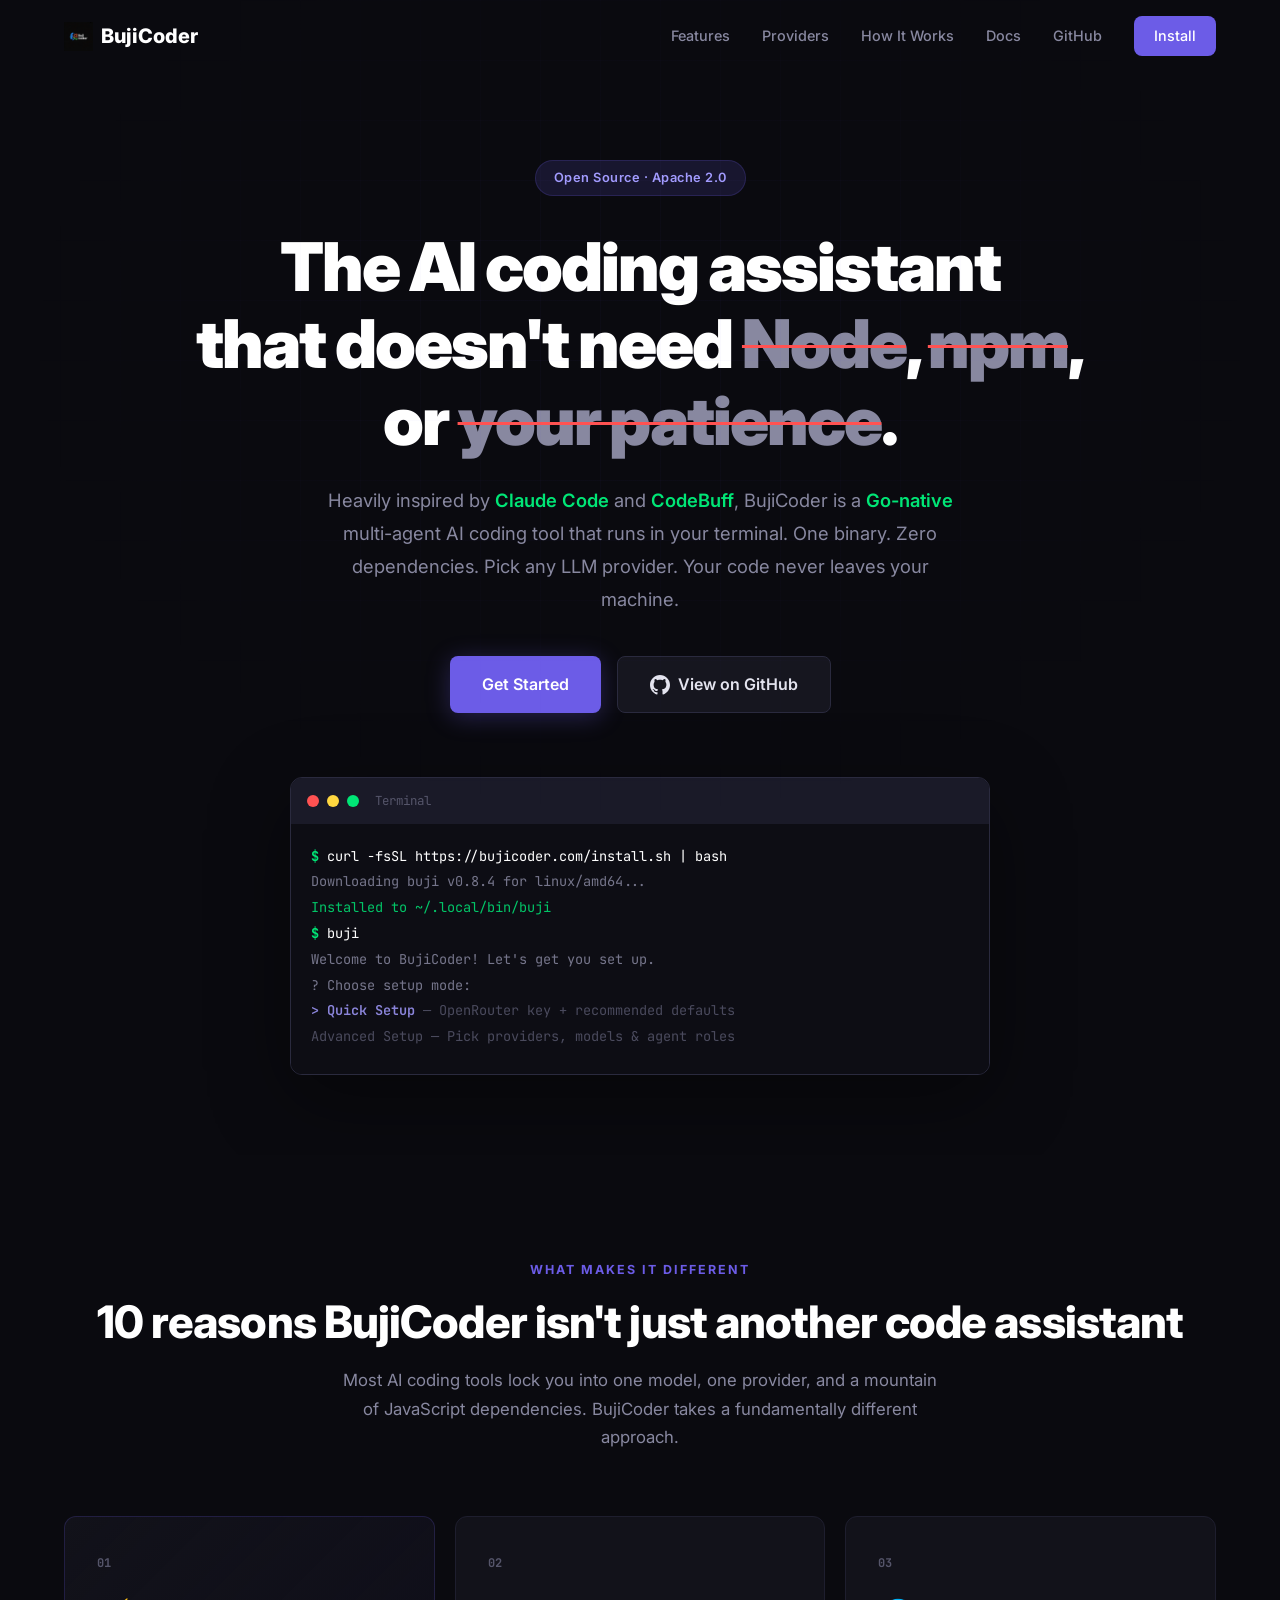
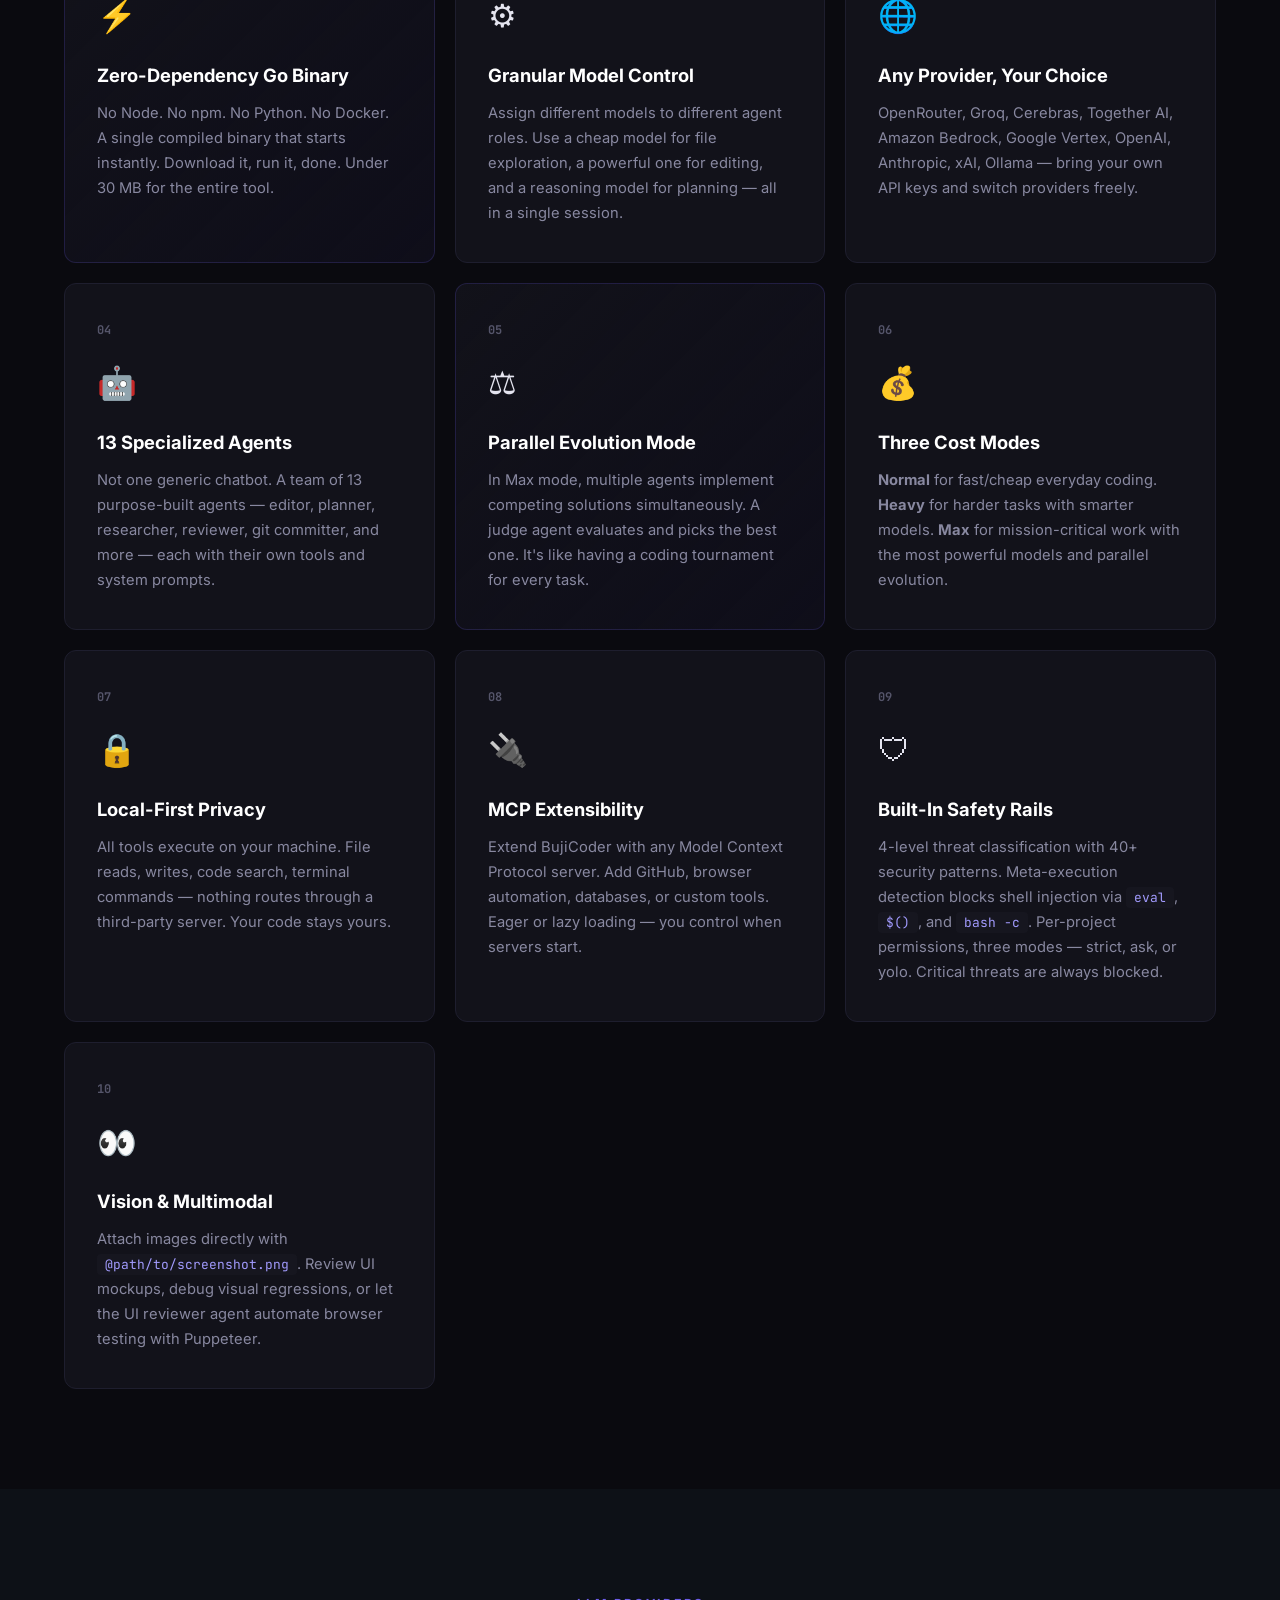
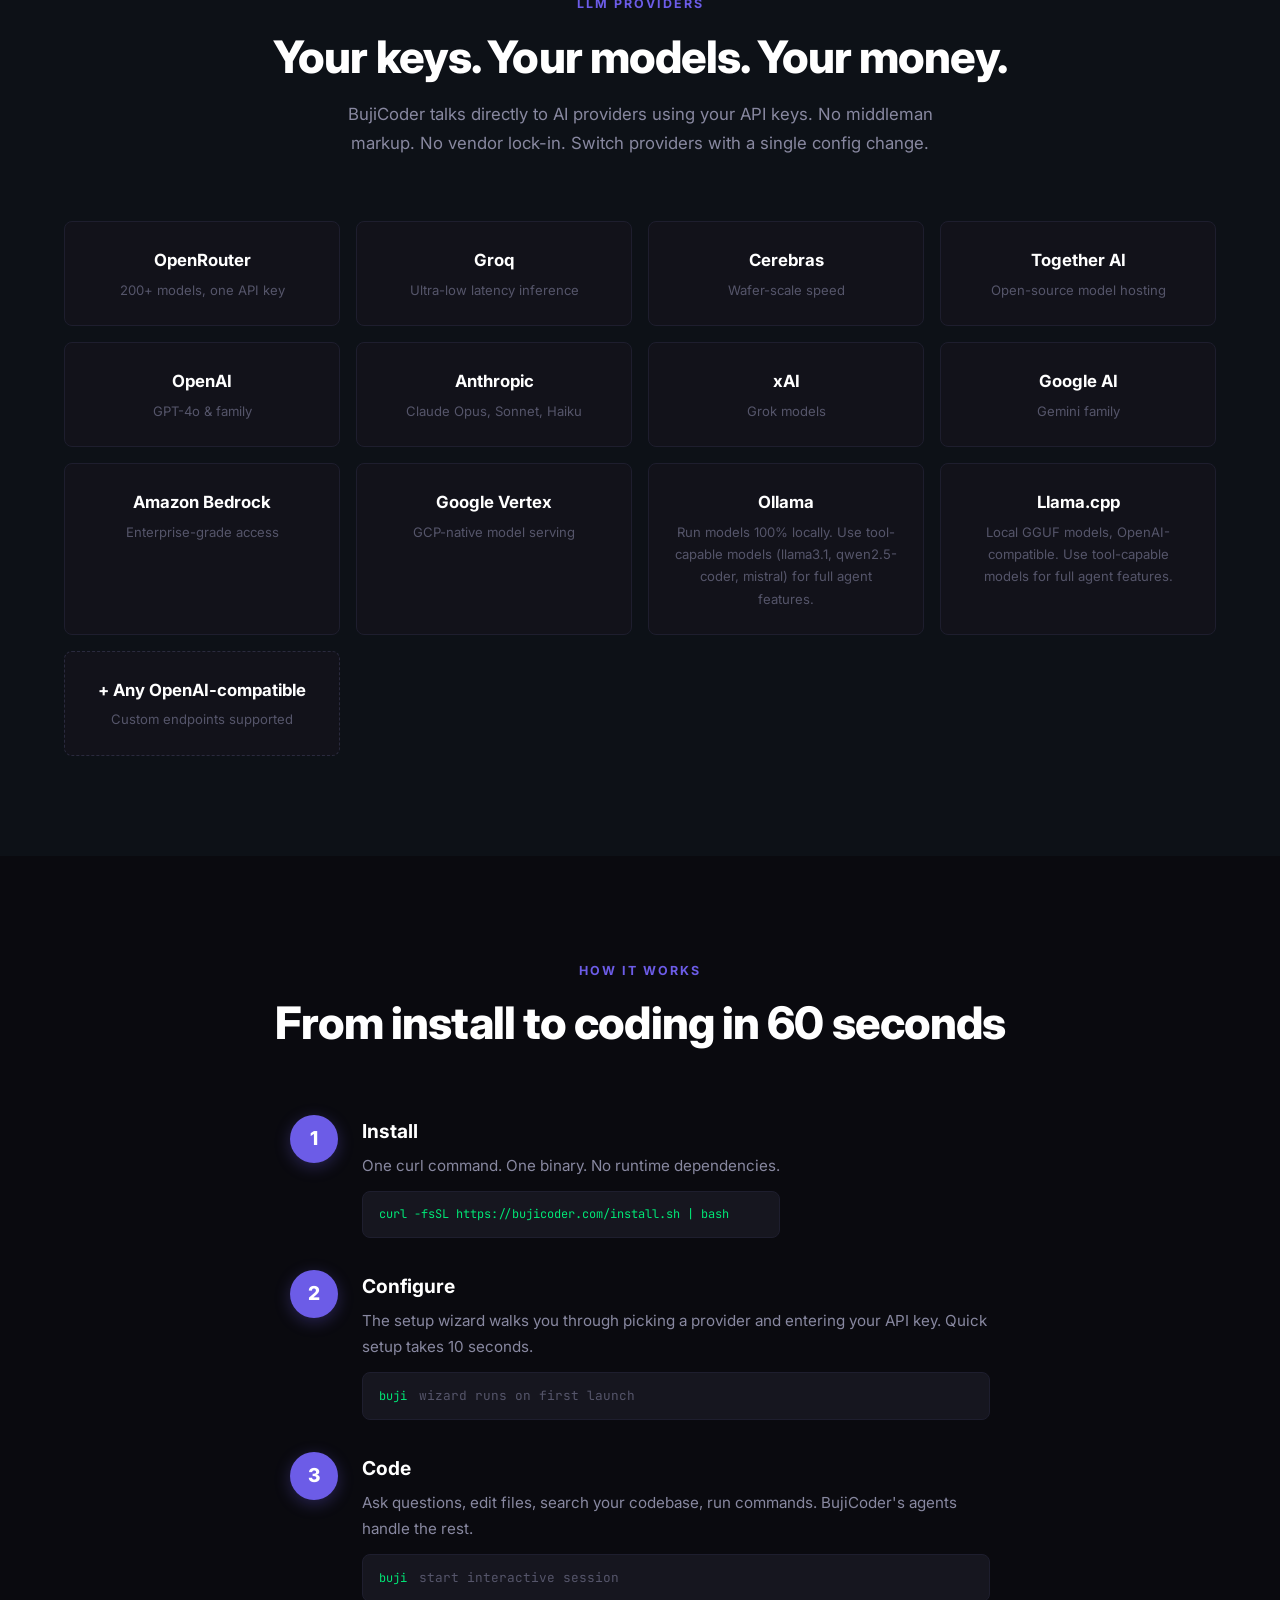
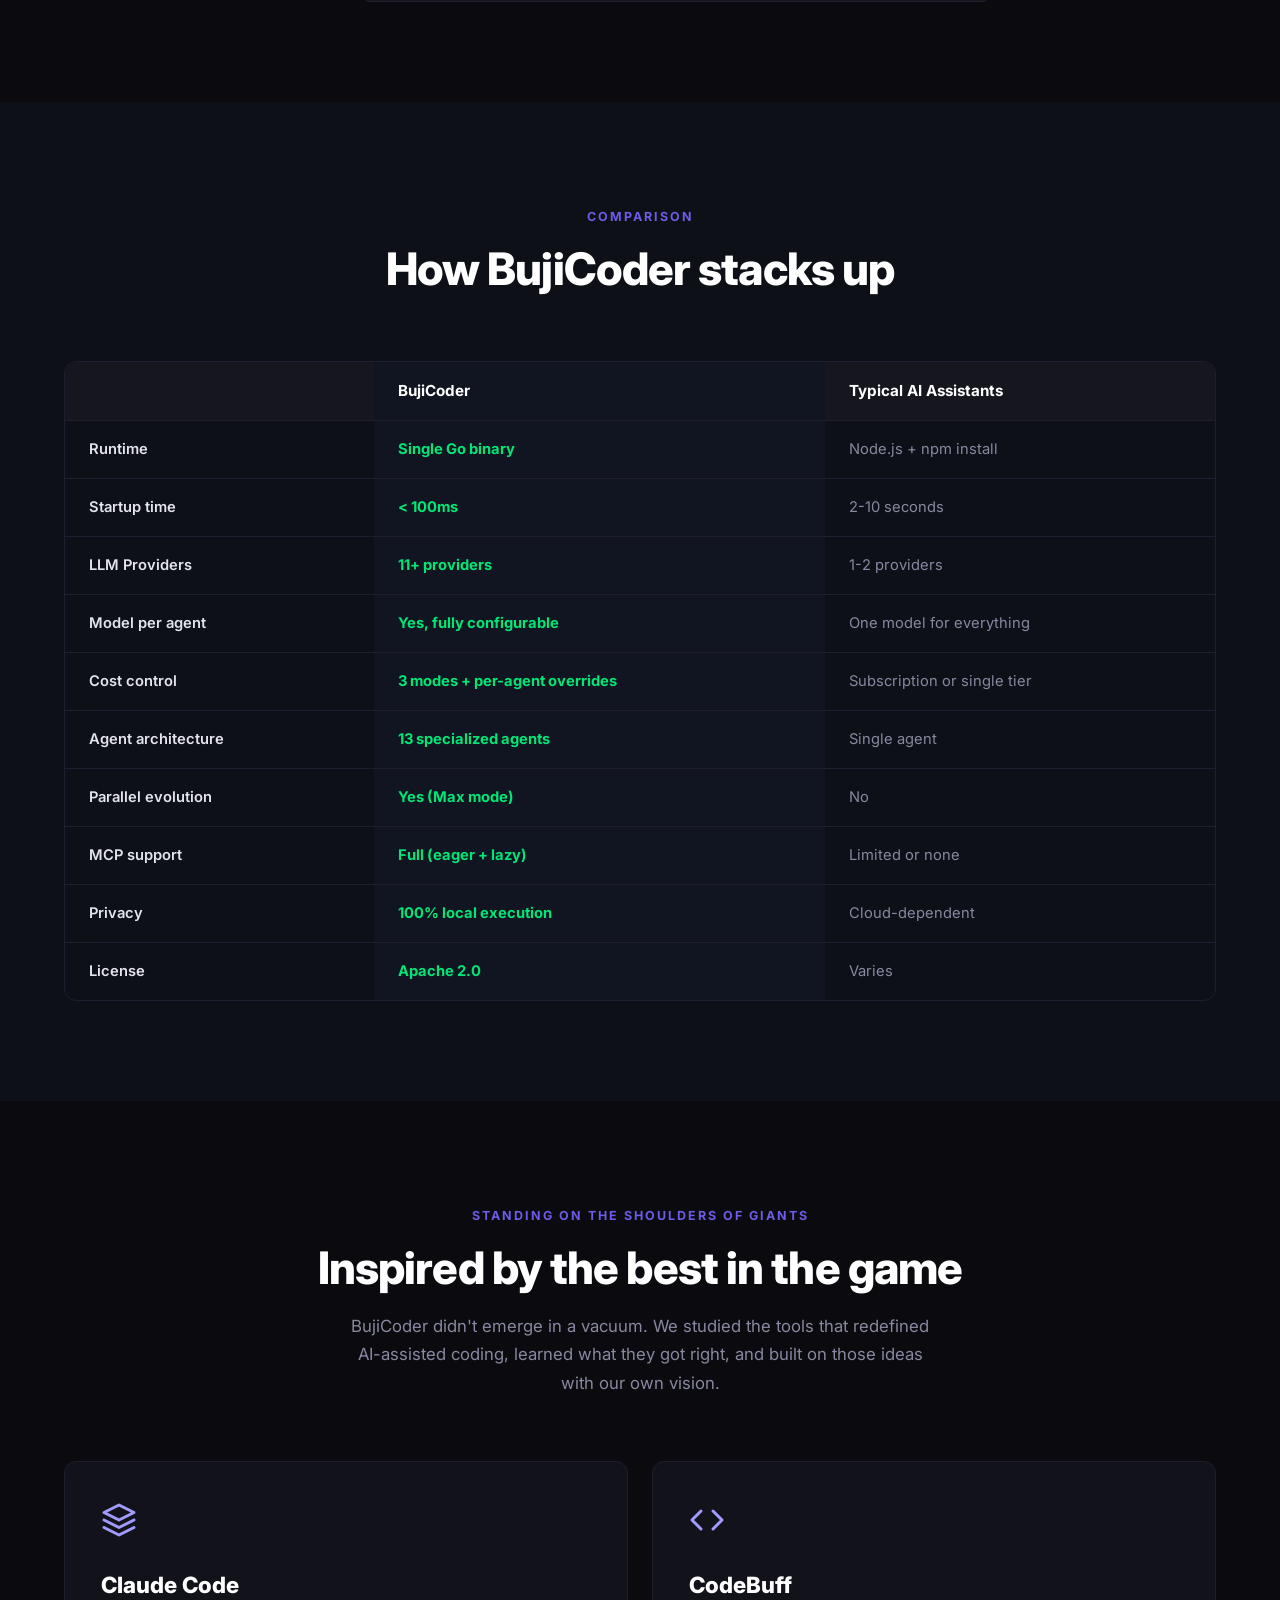
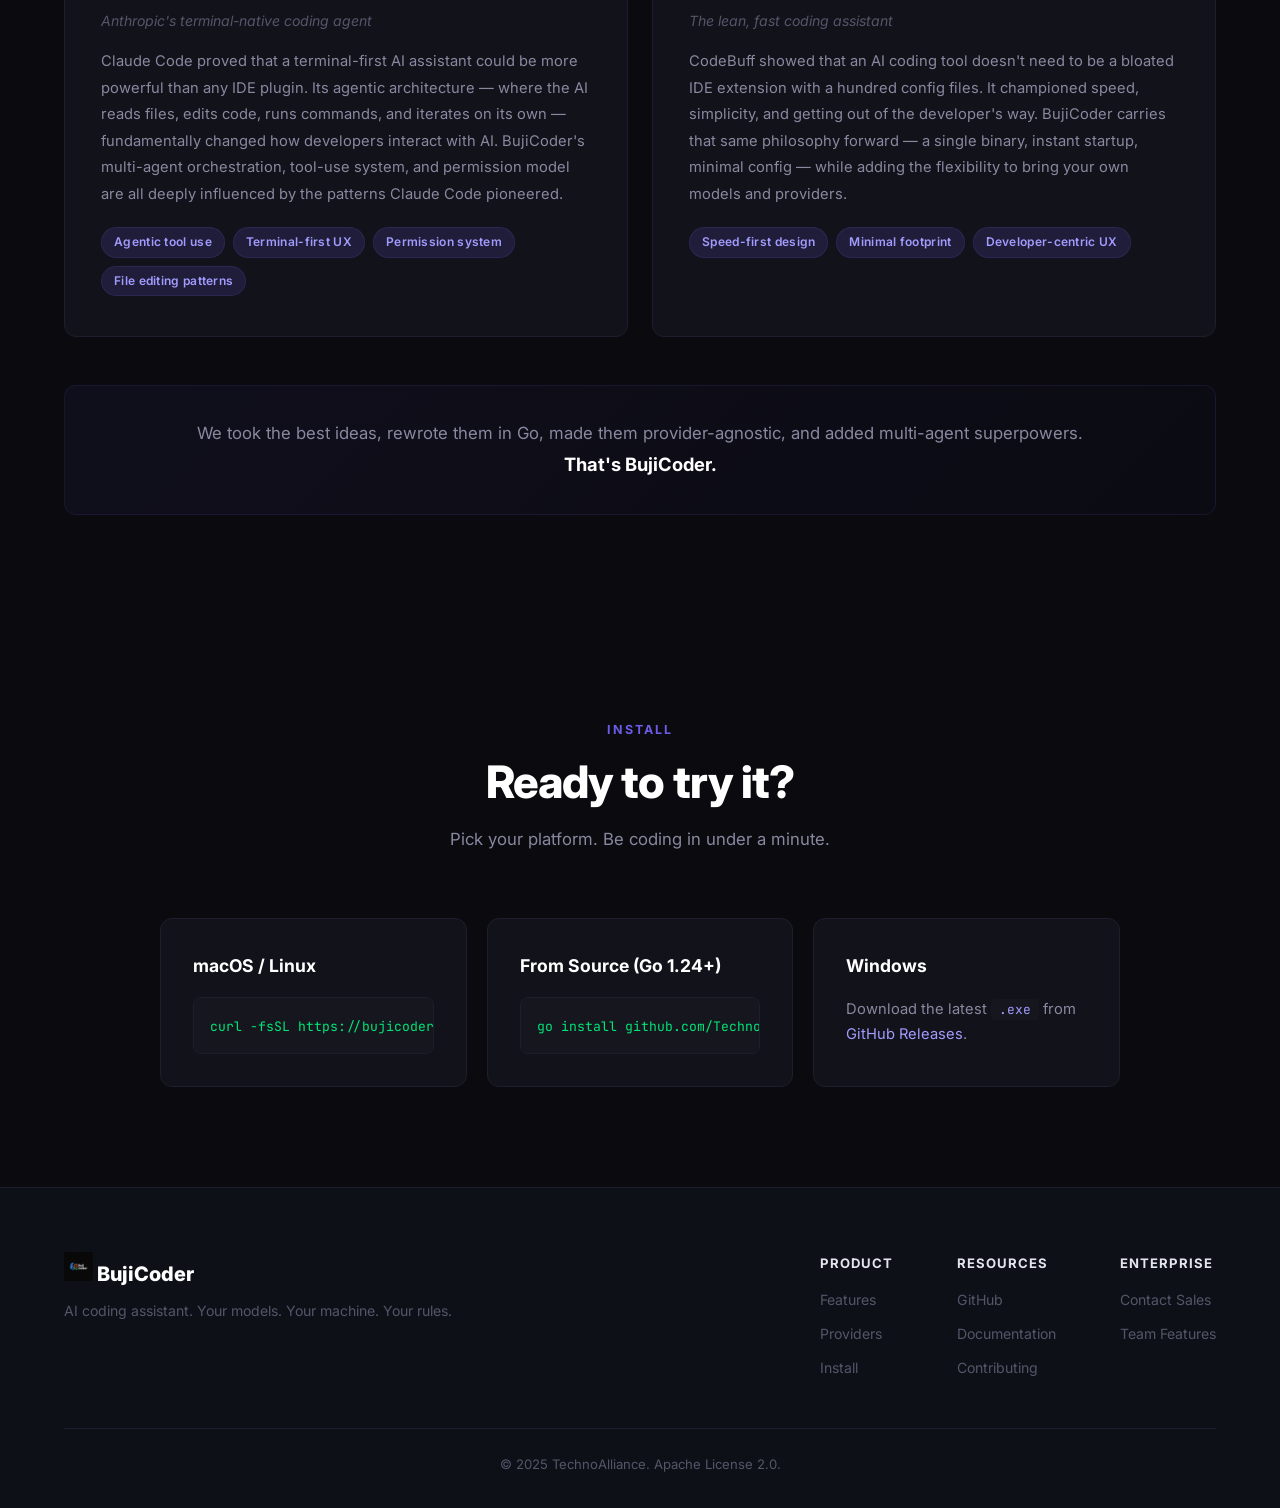
==== commit 4ec8baf1: "docs: add v0.8.4 feature documentation for security, memory, and coordinator - New pages: security.h" ====
--- a/docs/index.html
+++ b/docs/index.html
@@ -70,7 +70,7 @@
             </div>
             <div class="terminal-body">
                 <div class="terminal-line"><span class="t-prompt">$</span> <span class="t-cmd">curl -fsSL https://bujicoder.com/install.sh | bash</span></div>
-                <div class="terminal-line t-fade"><span class="t-output">Downloading buji v0.8.1 for linux/amd64...</span></div>
+                <div class="terminal-line t-fade"><span class="t-output">Downloading buji v0.8.4 for linux/amd64...</span></div>
                 <div class="terminal-line t-fade"><span class="t-success">Installed to ~/.local/bin/buji</span></div>
                 <div class="terminal-line"><span class="t-prompt">$</span> <span class="t-cmd">buji</span></div>
                 <div class="terminal-line t-fade"><span class="t-output">Welcome to BujiCoder! Let's get you set up.</span></div>
@@ -153,7 +153,7 @@
                 <div class="feature-number">09</div>
                 <div class="feature-icon">&#128737;</div>
                 <h3>Built-In Safety Rails</h3>
-                <p>Dangerous commands are blocked by default. Per-project <code>.bujicoder/permissions.yaml</code> permissions. Three permission modes &mdash; strict, ask, or yolo. You decide how much autonomy the AI gets.</p>
+                <p>4-level threat classification with 40+ security patterns. Meta-execution detection blocks shell injection via <code>eval</code>, <code>$()</code>, and <code>bash -c</code>. Per-project permissions, three modes &mdash; strict, ask, or yolo. Critical threats are always blocked.</p>
             </div>
 
             <div class="feature-card">
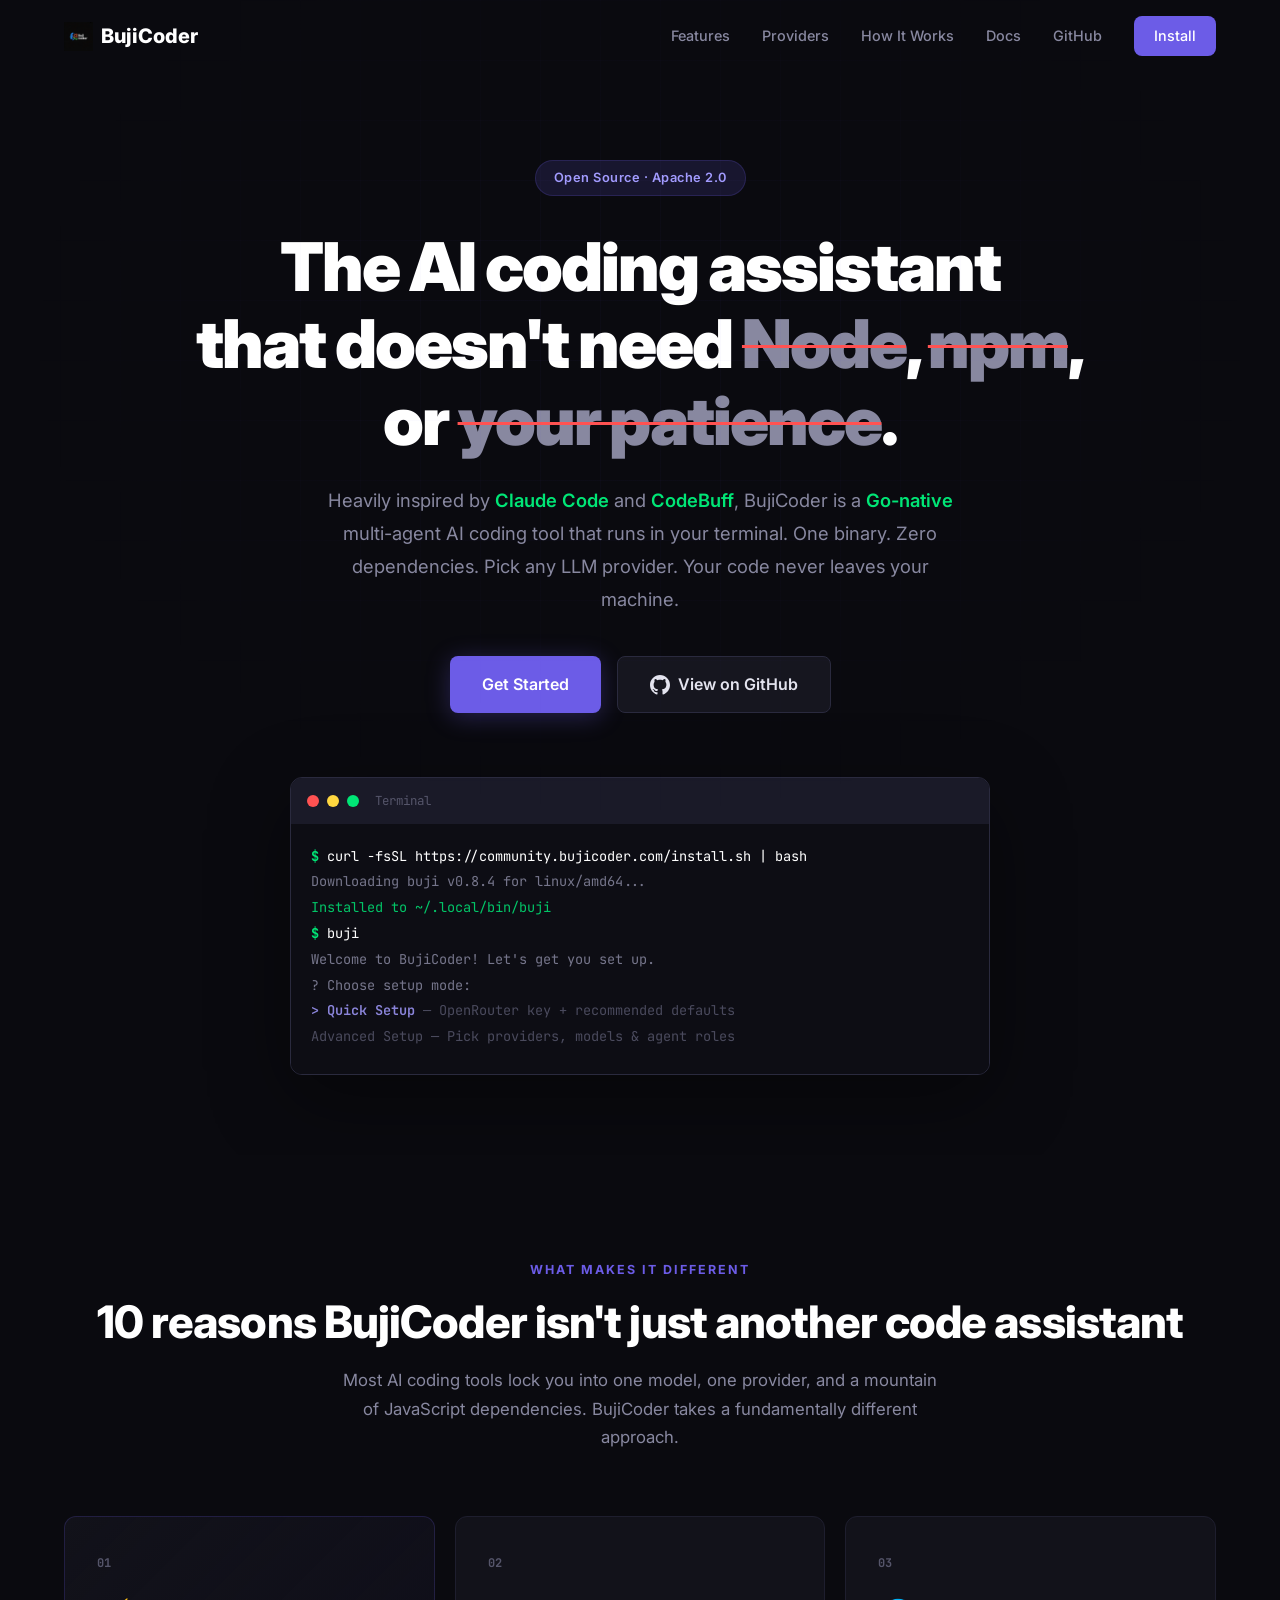
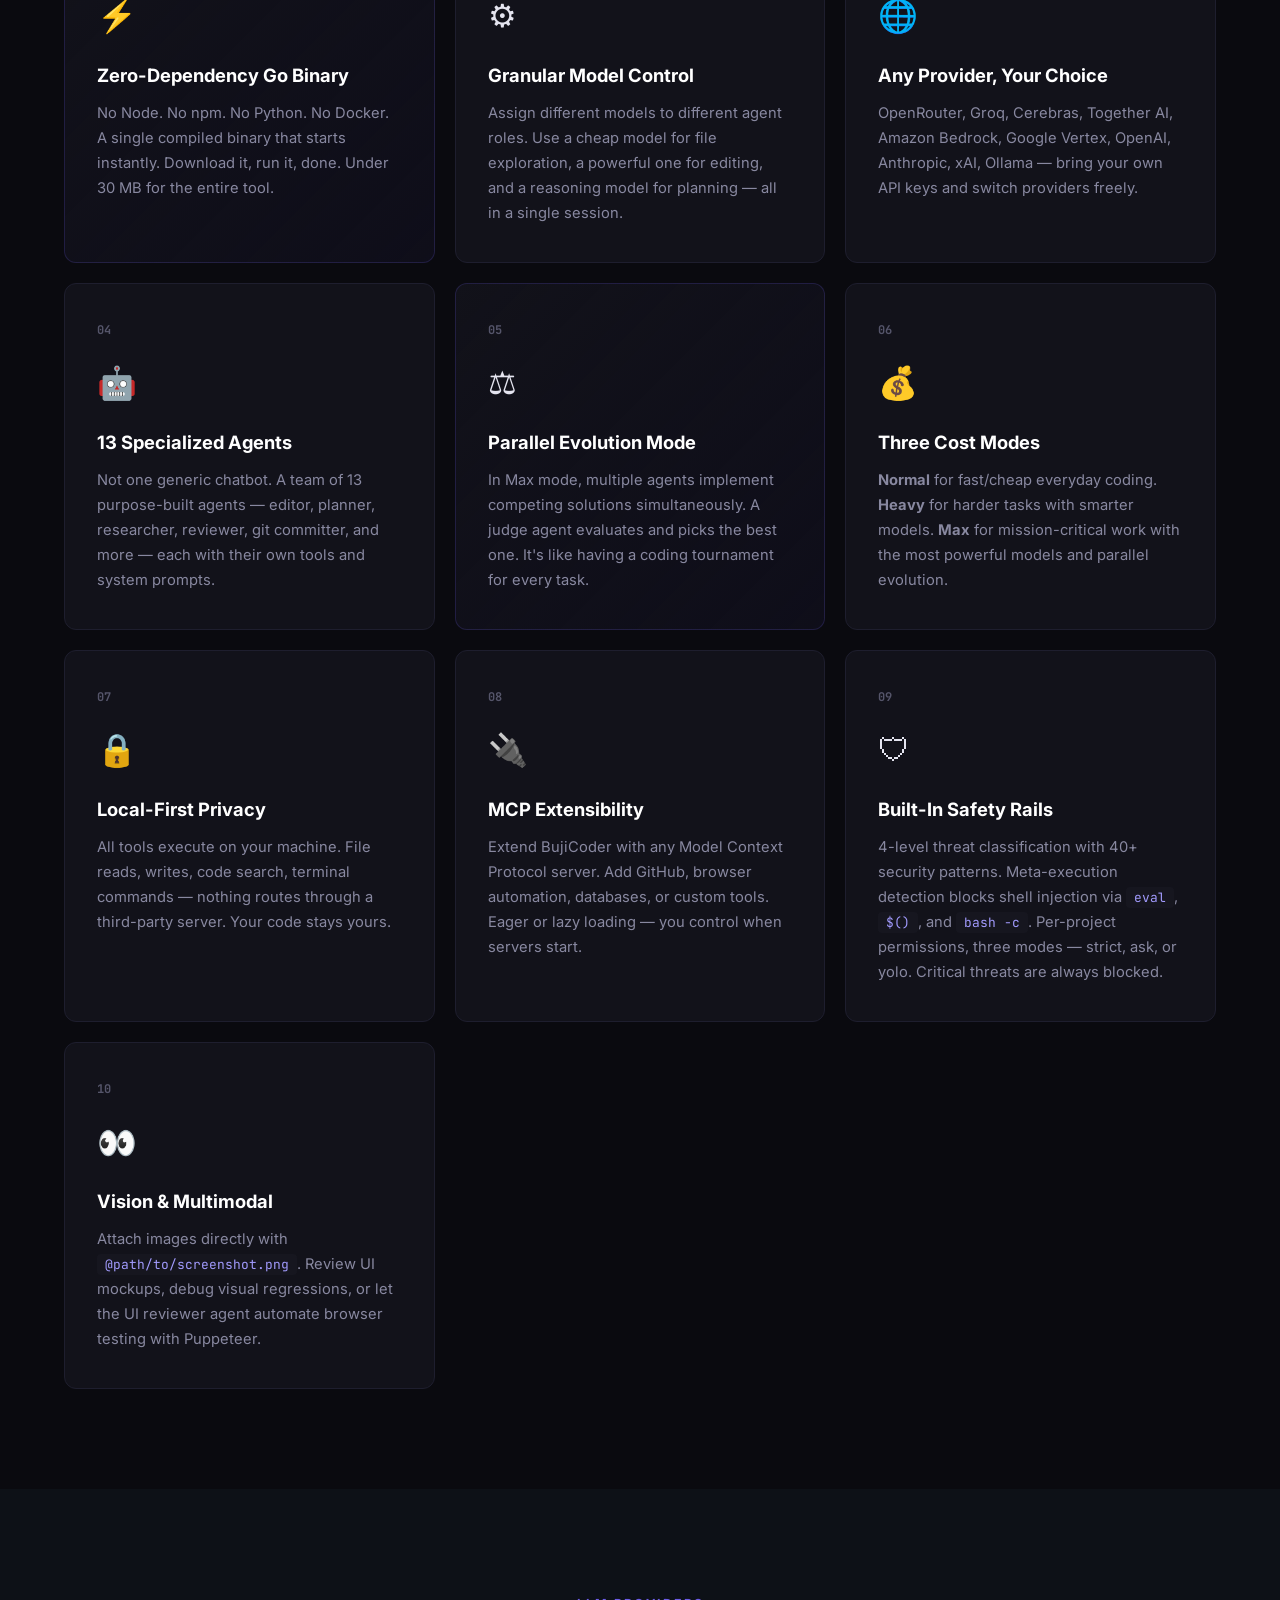
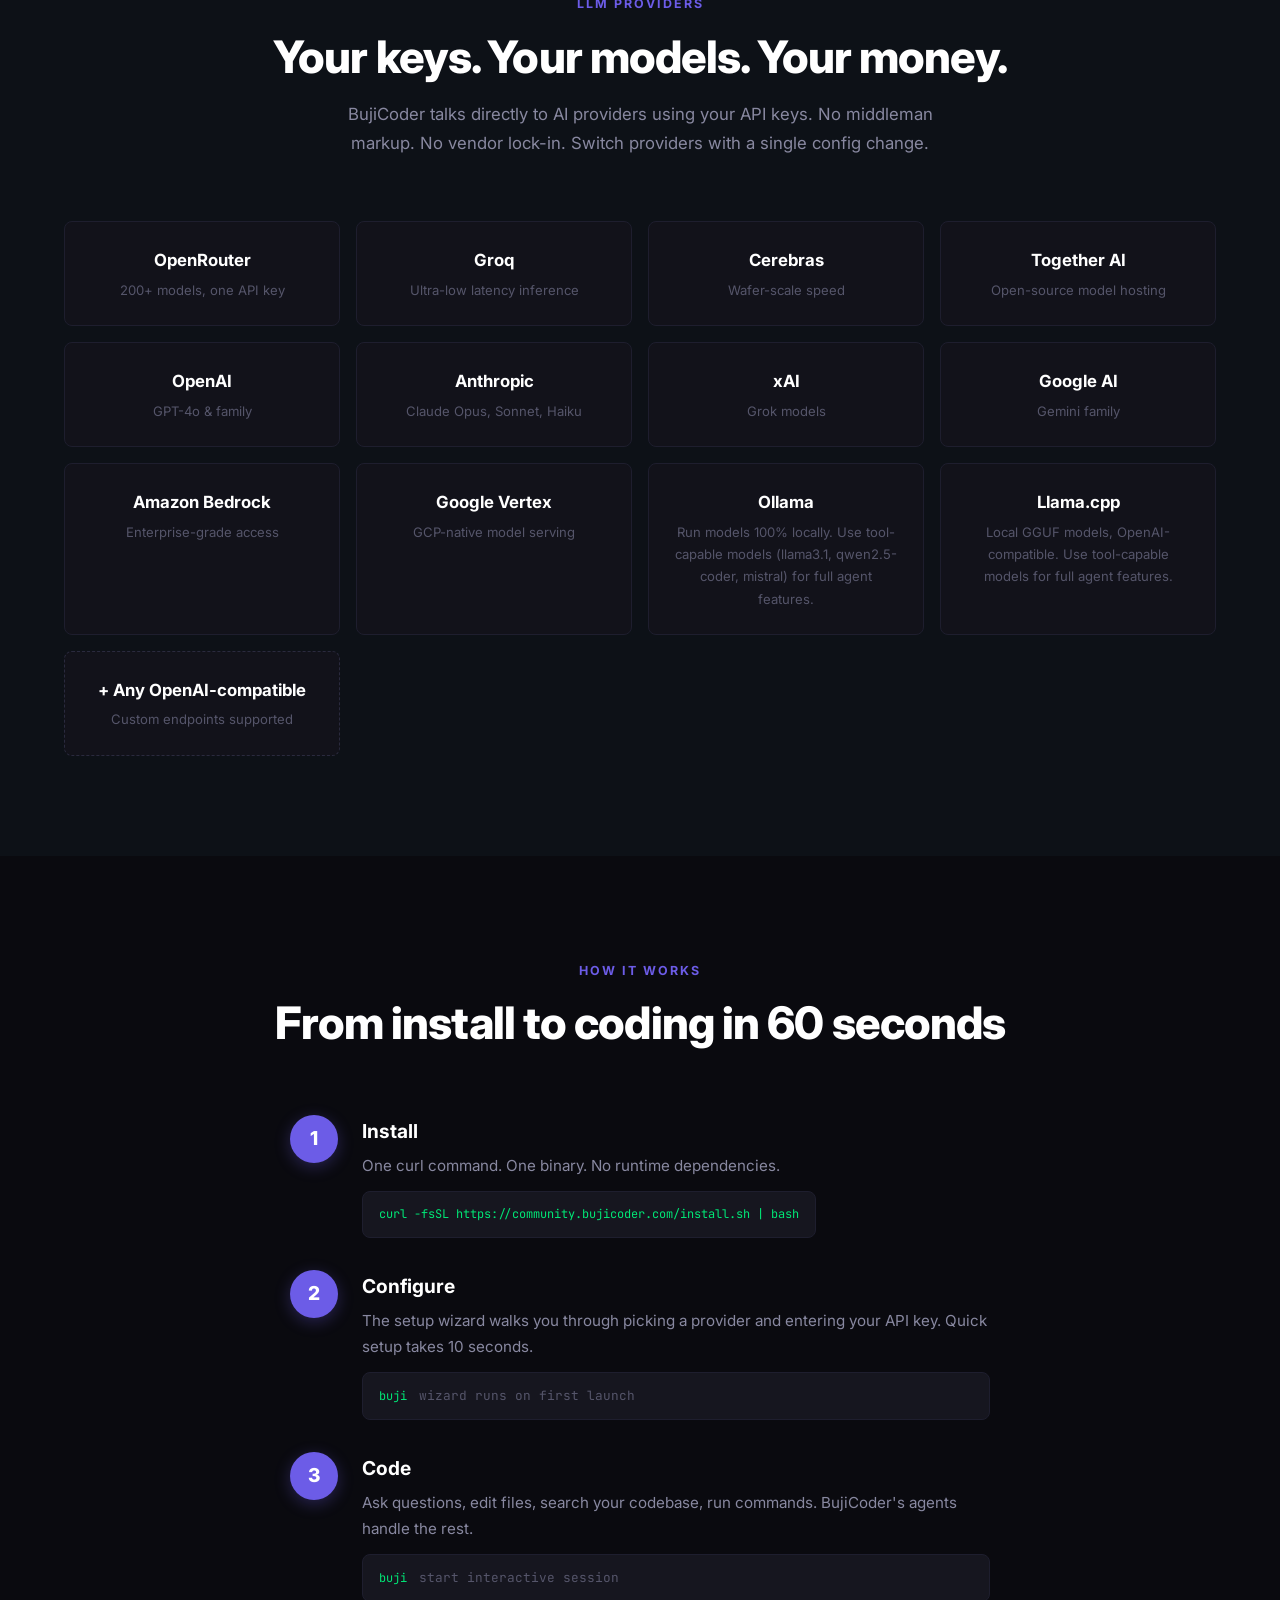
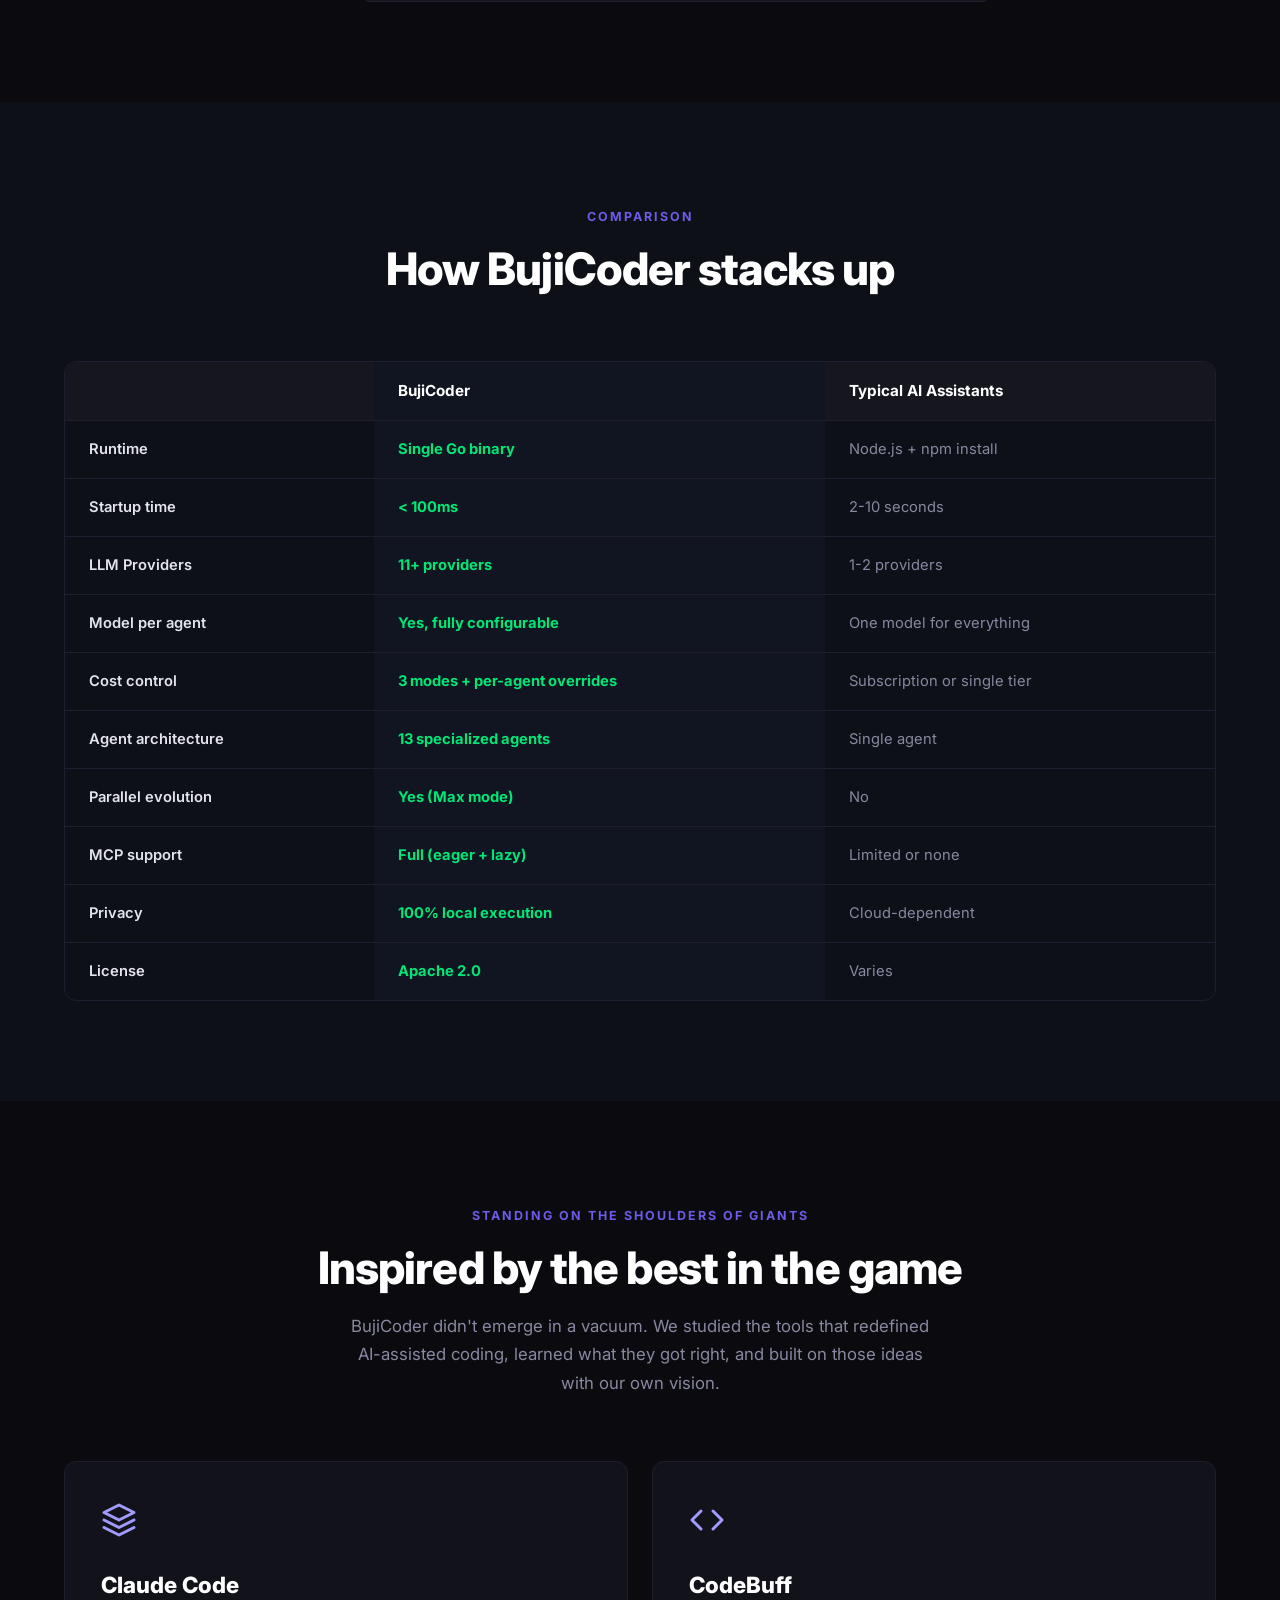
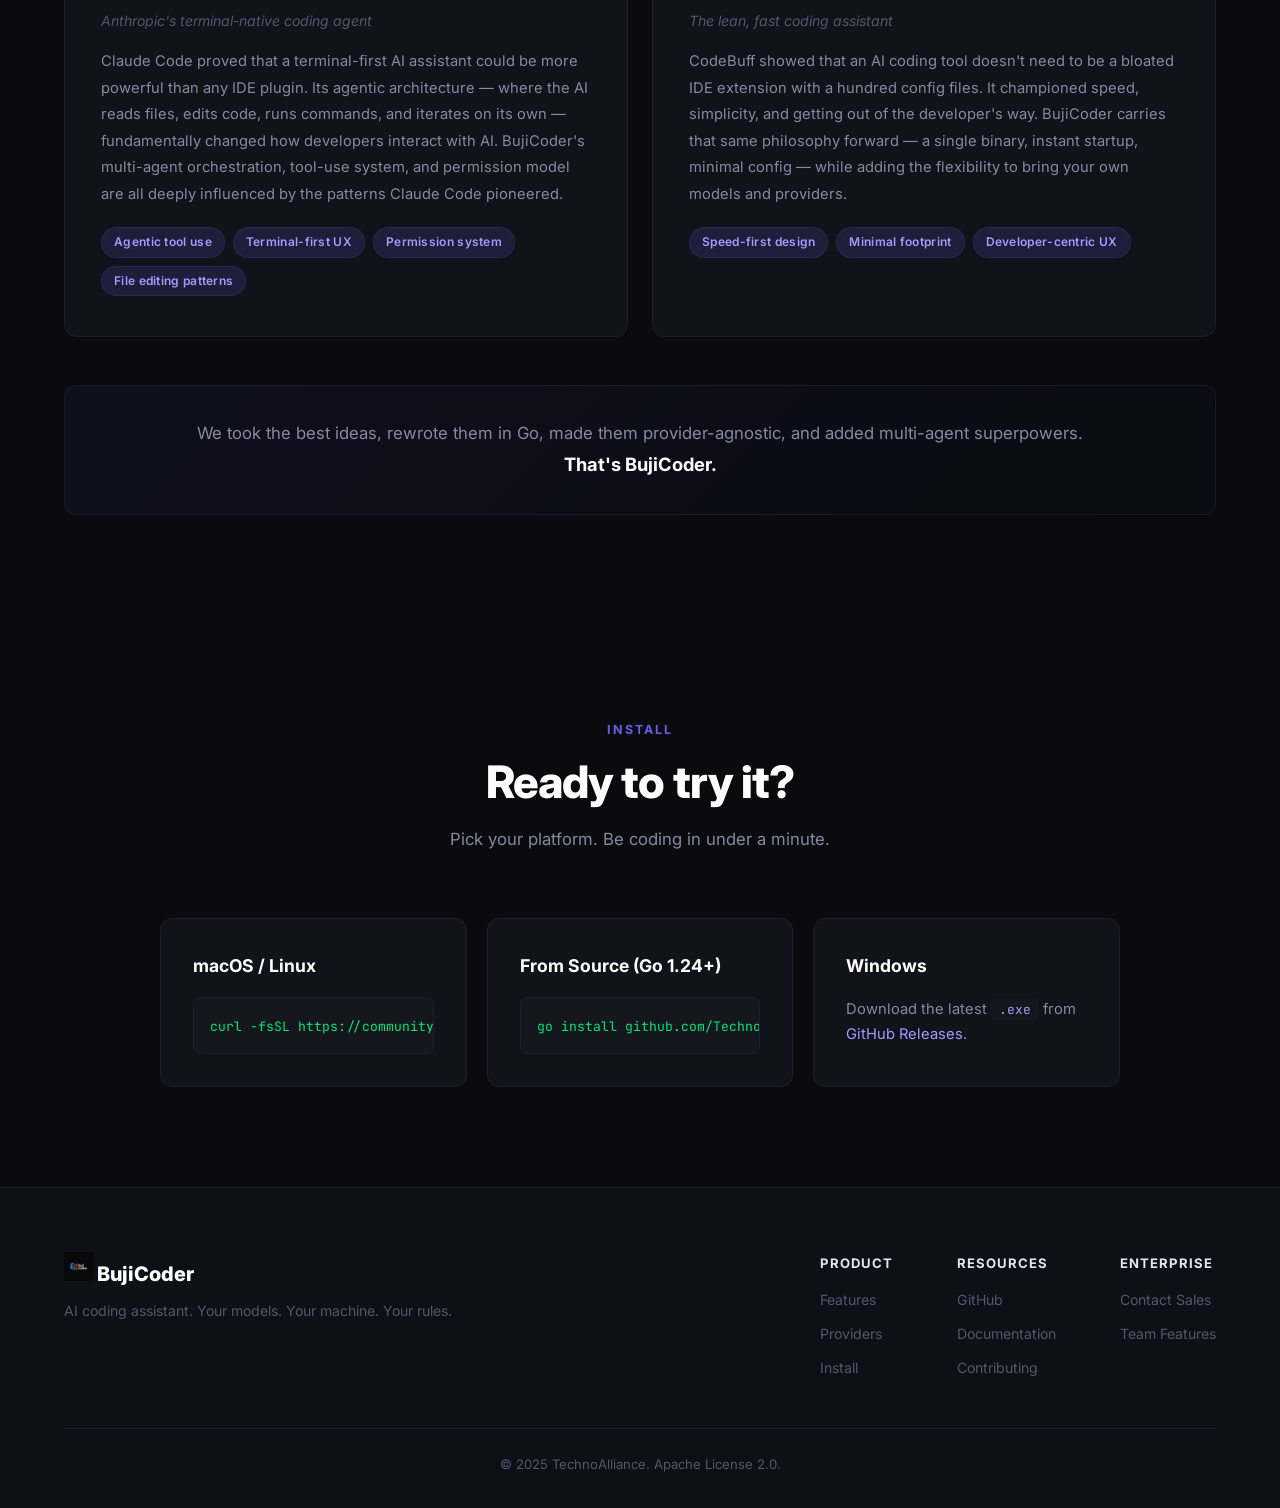
==== commit ece8990b: "chore: update OSS site domain from bujicoder.com to community.bujicoder.com - Updated CNAME for GitH" ====
--- a/docs/index.html
+++ b/docs/index.html
@@ -9,7 +9,7 @@
     <meta property="og:title" content="BujiCoder — AI Coding Assistant. Your Models. Your Machine. Your Rules.">
     <meta property="og:description" content="Blazing-fast Go-based AI coding assistant. No Node/npm. Choose any LLM provider. Full granular control.">
     <meta property="og:type" content="website">
-    <meta property="og:url" content="https://bujicoder.com">
+    <meta property="og:url" content="https://community.bujicoder.com">
     <link rel="stylesheet" href="style.css">
     <link rel="preconnect" href="https://fonts.googleapis.com">
     <link rel="preconnect" href="https://fonts.gstatic.com" crossorigin>
@@ -69,7 +69,7 @@
                 <span class="terminal-title">Terminal</span>
             </div>
             <div class="terminal-body">
-                <div class="terminal-line"><span class="t-prompt">$</span> <span class="t-cmd">curl -fsSL https://bujicoder.com/install.sh | bash</span></div>
+                <div class="terminal-line"><span class="t-prompt">$</span> <span class="t-cmd">curl -fsSL https://community.bujicoder.com/install.sh | bash</span></div>
                 <div class="terminal-line t-fade"><span class="t-output">Downloading buji v0.8.4 for linux/amd64...</span></div>
                 <div class="terminal-line t-fade"><span class="t-success">Installed to ~/.local/bin/buji</span></div>
                 <div class="terminal-line"><span class="t-prompt">$</span> <span class="t-cmd">buji</span></div>
@@ -248,7 +248,7 @@
                     <h3>Install</h3>
                     <p>One curl command. One binary. No runtime dependencies.</p>
                     <div class="step-code">
-                        <code>curl -fsSL https://bujicoder.com/install.sh | bash</code>
+                        <code>curl -fsSL https://community.bujicoder.com/install.sh | bash</code>
                     </div>
                 </div>
             </div>
@@ -409,7 +409,7 @@
             <div class="install-card">
                 <h3>macOS / Linux</h3>
                 <div class="install-code">
-                    <code>curl -fsSL https://bujicoder.com/install.sh | bash</code>
+                    <code>curl -fsSL https://community.bujicoder.com/install.sh | bash</code>
                 </div>
             </div>
             <div class="install-card">
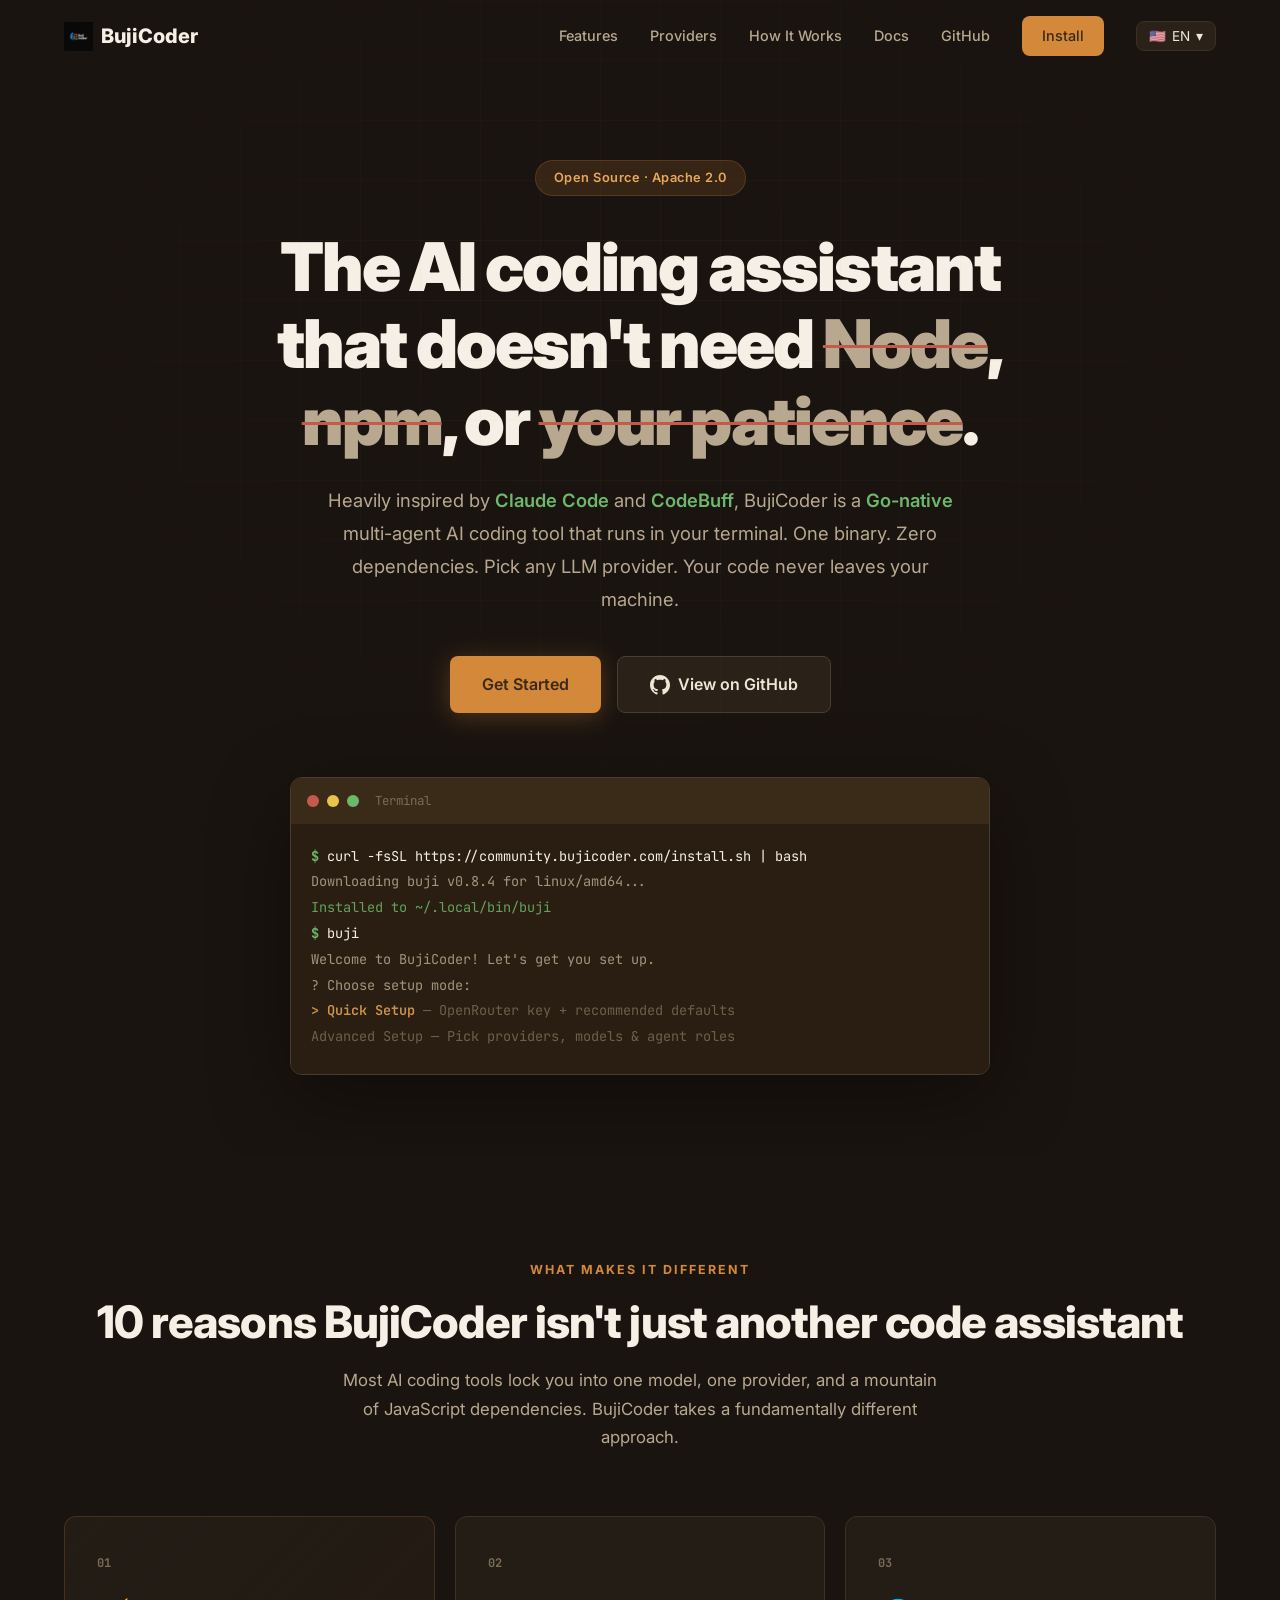
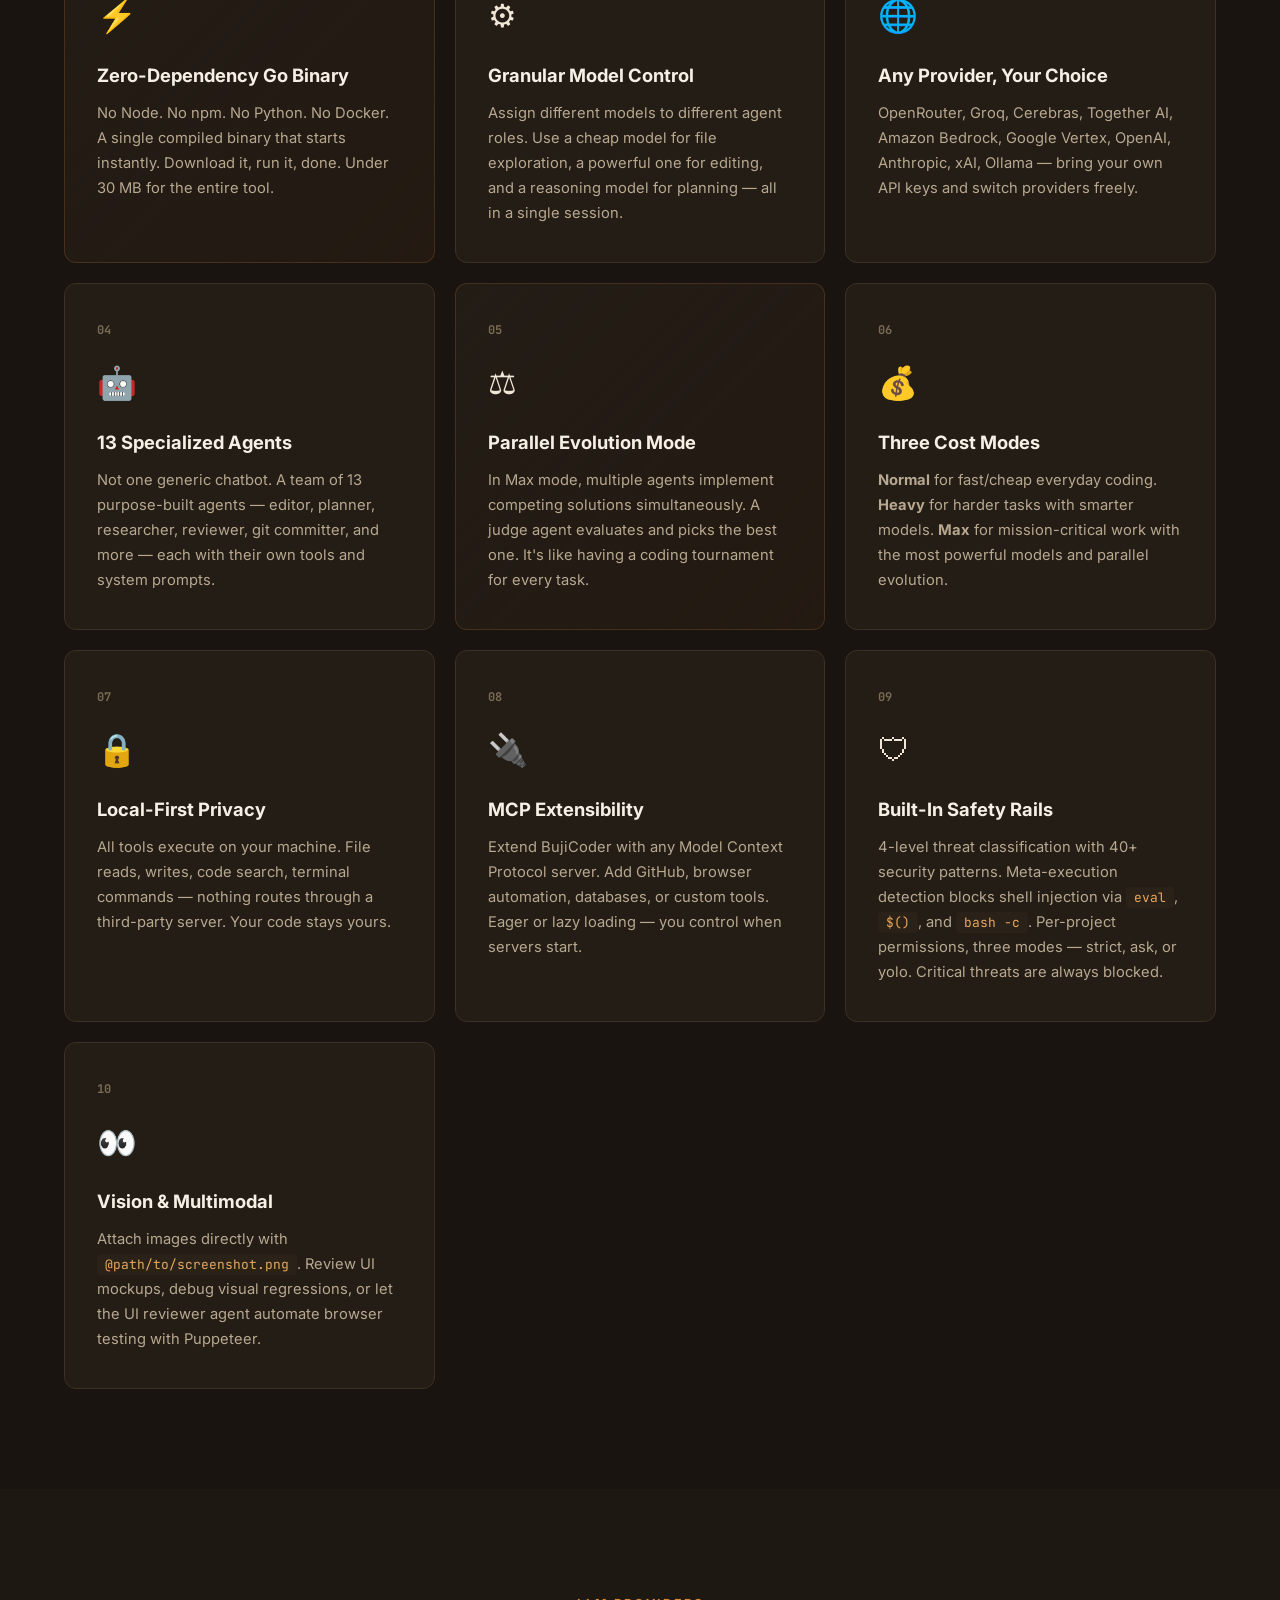
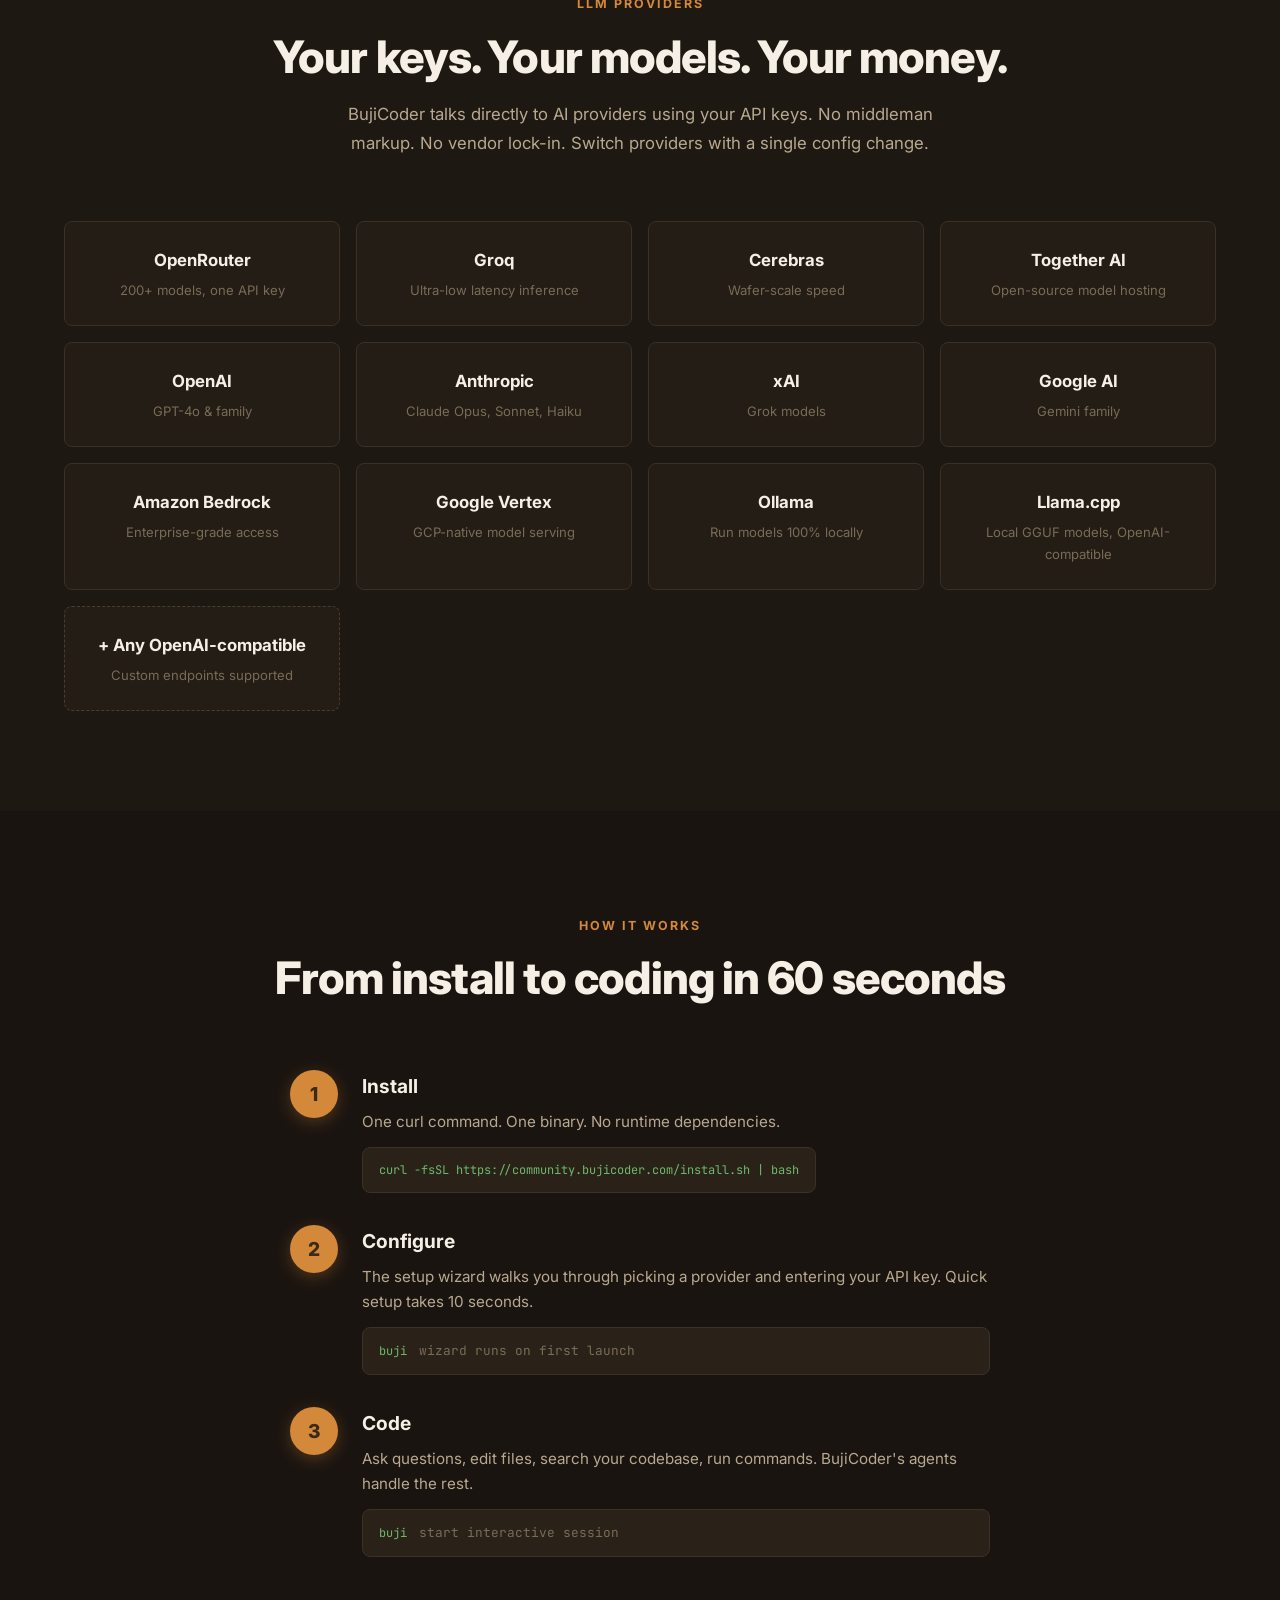
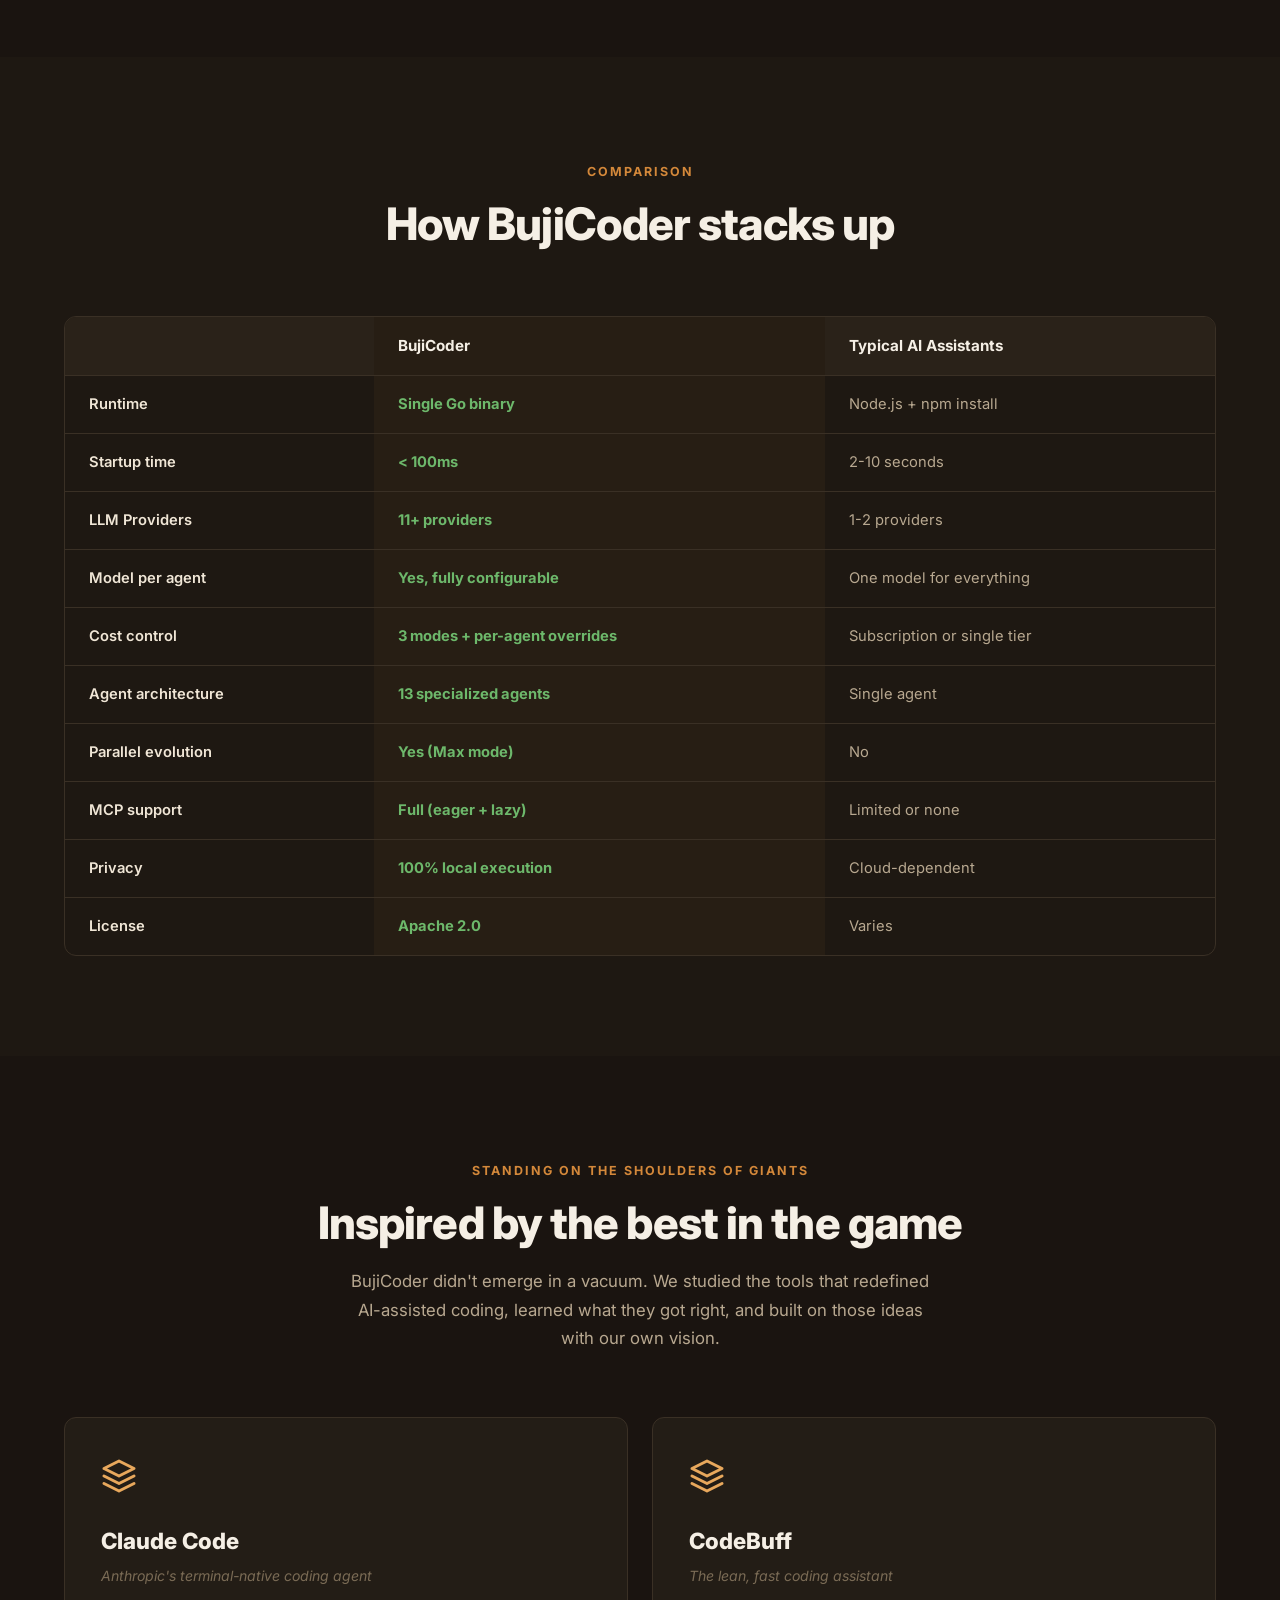
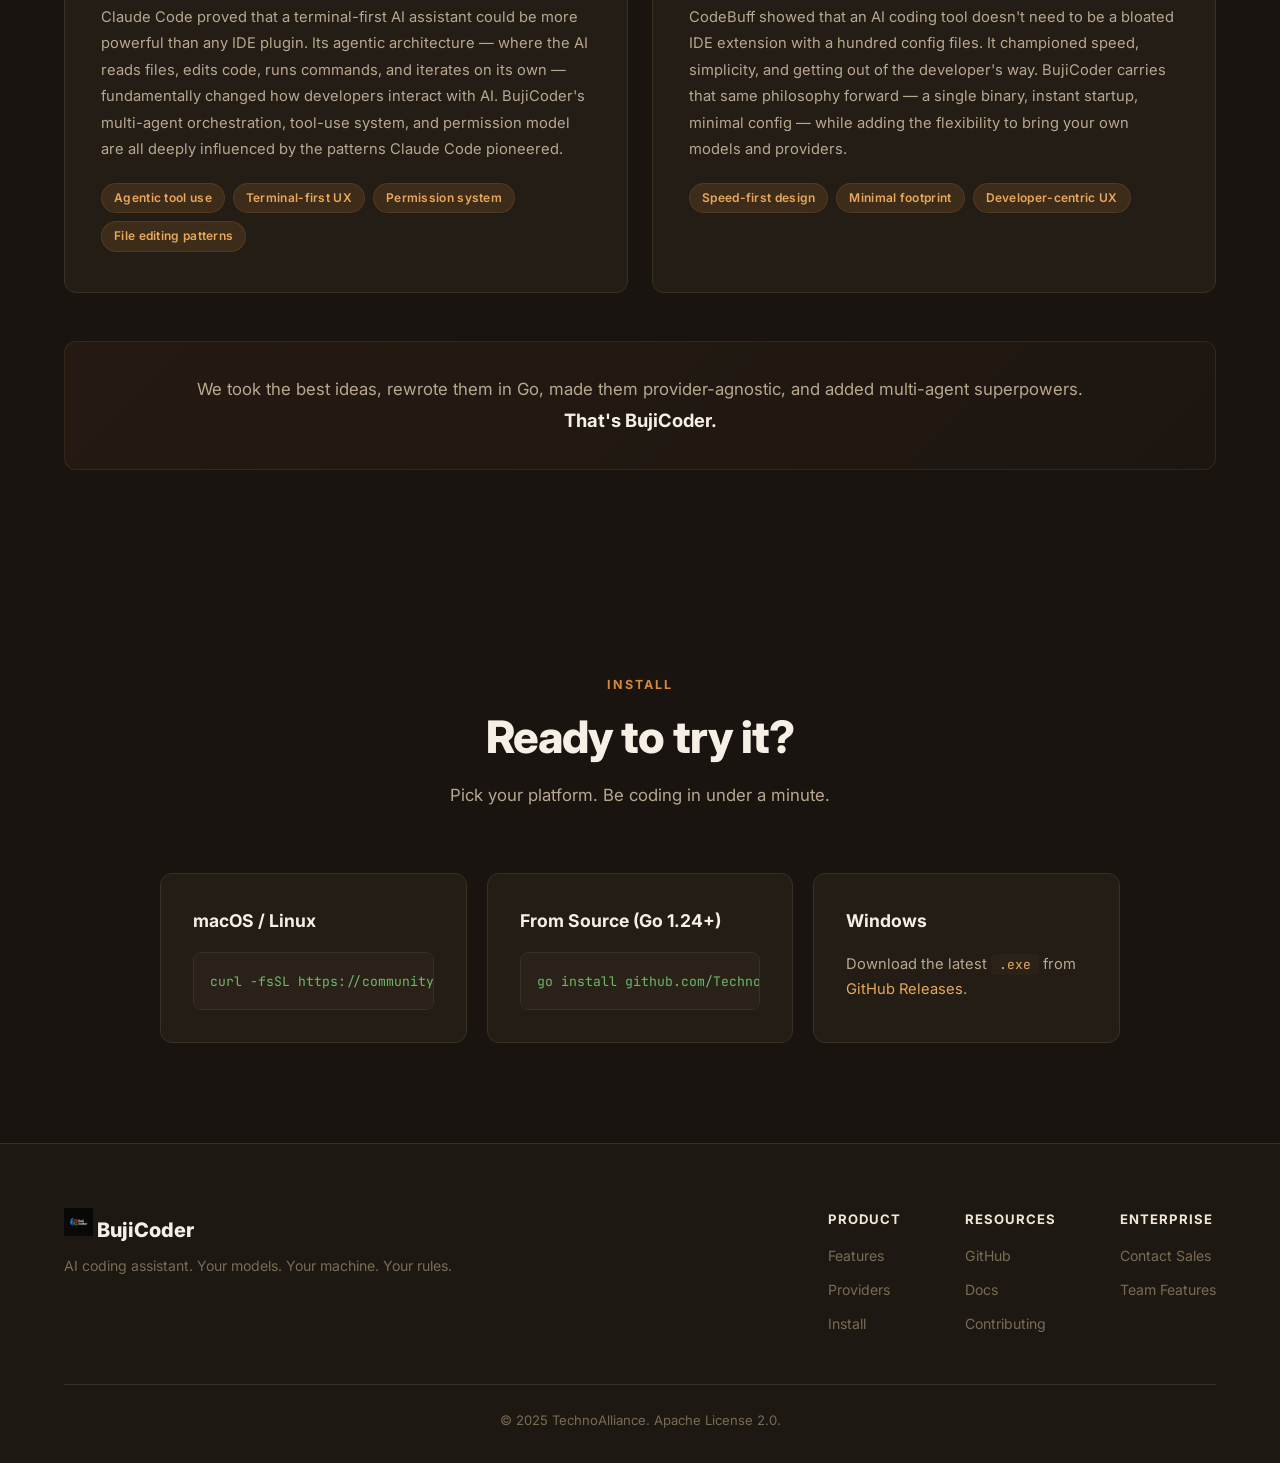
==== commit e83929ed: "docs: update site design, add i18n support, and refresh docs pages Co-Authored-By: Claude Opus 4.6 (" ====
--- a/docs/index.html
+++ b/docs/index.html
@@ -1,19 +1,14 @@
 <!DOCTYPE html>
-<html lang="en">
+<html lang="en" dir="ltr">
 <head>
     <meta charset="UTF-8">
     <meta name="viewport" content="width=device-width, initial-scale=1.0">
     <title>BujiCoder — AI Coding Assistant. Your Models. Your Machine. Your Rules.</title>
     <meta name="description" content="BujiCoder is a blazing-fast, Go-based AI coding assistant that runs in your terminal. No Node. No npm. Choose any LLM provider. Full control over your models and your code.">
-    <meta name="keywords" content="AI coding assistant, terminal AI, Go CLI, LLM providers, OpenRouter, Groq, Cerebras, OpenAI, Claude, xAI, code assistant, multi-agent AI">
-    <meta property="og:title" content="BujiCoder — AI Coding Assistant. Your Models. Your Machine. Your Rules.">
-    <meta property="og:description" content="Blazing-fast Go-based AI coding assistant. No Node/npm. Choose any LLM provider. Full granular control.">
-    <meta property="og:type" content="website">
-    <meta property="og:url" content="https://community.bujicoder.com">
     <link rel="stylesheet" href="style.css">
     <link rel="preconnect" href="https://fonts.googleapis.com">
     <link rel="preconnect" href="https://fonts.gstatic.com" crossorigin>
-    <link href="https://fonts.googleapis.com/css2?family=Inter:wght@400;500;600;700;800;900&family=JetBrains+Mono:wght@400;500;600;700&display=swap" rel="stylesheet">
+    <link href="https://fonts.googleapis.com/css2?family=Inter:wght@400;500;600;700;800;900&family=JetBrains+Mono:wght@400;500;600;700&family=Noto+Sans+Arabic:wght@400;600;700&family=Noto+Sans+SC:wght@400;600;700&family=Noto+Sans+JP:wght@400;600;700&family=Noto+Sans+Devanagari:wght@400;600;700&display=swap" rel="stylesheet">
 </head>
 <body>
 
@@ -24,12 +19,25 @@
             <img src="logo.svg" alt="BujiCoder Logo" class="logo-image"> BujiCoder
         </a>
         <div class="nav-links">
-            <a href="#features">Features</a>
-            <a href="#providers">Providers</a>
-            <a href="#how-it-works">How It Works</a>
-            <a href="docs/">Docs</a>
+            <a href="#features" data-i18n="nav.features">Features</a>
+            <a href="#providers" data-i18n="nav.providers">Providers</a>
+            <a href="#how-it-works" data-i18n="nav.howItWorks">How It Works</a>
+            <a href="docs/" data-i18n="nav.docs">Docs</a>
             <a href="https://github.com/TechnoAllianceAE/bujicoder" target="_blank" rel="noopener">GitHub</a>
-            <a href="#install" class="nav-cta">Install</a>
+            <a href="#install" class="nav-cta" data-i18n="nav.install">Install</a>
+            <!-- Language Switcher -->
+            <div class="lang-switcher">
+                <button class="lang-switcher-btn" id="langBtn" aria-label="Switch language">
+                    <span id="langFlag">🇺🇸</span> <span id="langName">EN</span> ▾
+                </button>
+                <div class="lang-dropdown" id="langDrop">
+                    <a href="#" data-lang="en" class="active"><span class="lang-flag">🇺🇸</span> English</a>
+                    <a href="#" data-lang="jp"><span class="lang-flag">🇯🇵</span> 日本語</a>
+                    <a href="#" data-lang="cn"><span class="lang-flag">🇨🇳</span> 中文</a>
+                    <a href="#" data-lang="hi"><span class="lang-flag">🇮🇳</span> हिन्दी</a>
+                    <a href="#" data-lang="sa"><span class="lang-flag">🇸🇦</span> العربية</a>
+                </div>
+            </div>
         </div>
         <button class="nav-toggle" aria-label="Toggle menu">
             <span></span><span></span><span></span>
@@ -41,24 +49,24 @@
 <header class="hero" id="top">
     <div class="hero-bg-grid"></div>
     <div class="container">
-        <div class="hero-badge">Open Source &middot; Apache 2.0</div>
-        <h1 class="hero-title">
+        <div class="hero-badge" data-i18n="hero.badge">Open Source · Apache 2.0</div>
+        <h1 class="hero-title" data-i18n-html="hero.title">
             The AI coding assistant<br>
             that doesn't need <span class="strike">Node</span>,
             <span class="strike">npm</span>,<br>
             or <span class="strike">your patience</span>.
         </h1>
-        <p class="hero-subtitle">
+        <p class="hero-subtitle" data-i18n-html="hero.subtitle">
             Heavily inspired by <strong class="inspired-inline">Claude Code</strong> and <strong class="inspired-inline">CodeBuff</strong>,
             BujiCoder is a <strong>Go-native</strong> multi-agent AI coding tool that runs in your terminal.
             One binary. Zero dependencies. Pick any LLM provider.
             Your code never leaves your machine.
         </p>
         <div class="hero-actions">
-            <a href="#install" class="btn btn-primary">Get Started</a>
+            <a href="#install" class="btn btn-primary" data-i18n="hero.getStarted">Get Started</a>
             <a href="https://github.com/TechnoAllianceAE/bujicoder" class="btn btn-secondary" target="_blank" rel="noopener">
                 <svg width="20" height="20" viewBox="0 0 24 24" fill="currentColor"><path d="M12 0c-6.626 0-12 5.373-12 12 0 5.302 3.438 9.8 8.207 11.387.599.111.793-.261.793-.577v-2.234c-3.338.726-4.033-1.416-4.033-1.416-.546-1.387-1.333-1.756-1.333-1.756-1.089-.745.083-.729.083-.729 1.205.084 1.839 1.237 1.839 1.237 1.07 1.834 2.807 1.304 3.492.997.107-.775.418-1.305.762-1.604-2.665-.305-5.467-1.334-5.467-5.931 0-1.311.469-2.381 1.236-3.221-.124-.303-.535-1.524.117-3.176 0 0 1.008-.322 3.301 1.23.957-.266 1.983-.399 3.003-.404 1.02.005 2.047.138 3.006.404 2.291-1.552 3.297-1.23 3.297-1.23.653 1.653.242 2.874.118 3.176.77.84 1.235 1.911 1.235 3.221 0 4.609-2.807 5.624-5.479 5.921.43.372.823 1.102.823 2.222v3.293c0 .319.192.694.801.576 4.765-1.589 8.199-6.086 8.199-11.386 0-6.627-5.373-12-12-12z"/></svg>
-                View on GitHub
+                <span data-i18n="hero.viewOnGitHub">View on GitHub</span>
             </a>
         </div>
         <div class="hero-terminal">
@@ -75,95 +83,22 @@
                 <div class="terminal-line"><span class="t-prompt">$</span> <span class="t-cmd">buji</span></div>
                 <div class="terminal-line t-fade"><span class="t-output">Welcome to BujiCoder! Let's get you set up.</span></div>
                 <div class="terminal-line t-fade"><span class="t-output">? Choose setup mode:</span></div>
-                <div class="terminal-line t-fade"><span class="t-accent">  &gt; Quick Setup</span> <span class="t-dim">— OpenRouter key + recommended defaults</span></div>
-                <div class="terminal-line t-fade"><span class="t-dim">    Advanced Setup — Pick providers, models &amp; agent roles</span></div>
+                <div class="terminal-line t-fade"><span class="t-accent">  > Quick Setup</span> <span class="t-dim">— OpenRouter key + recommended defaults</span></div>
+                <div class="terminal-line t-fade"><span class="t-dim">    Advanced Setup — Pick providers, models & agent roles</span></div>
             </div>
         </div>
     </div>
 </header>
 
-<!-- 10 Features -->
+<!-- Features -->
 <section class="features" id="features">
     <div class="container">
         <div class="section-header">
-            <span class="section-label">What makes it different</span>
-            <h2 class="section-title">10 reasons BujiCoder isn't just another code assistant</h2>
-            <p class="section-desc">Most AI coding tools lock you into one model, one provider, and a mountain of JavaScript dependencies. BujiCoder takes a fundamentally different approach.</p>
-        </div>
-
-        <div class="features-grid">
-
-            <div class="feature-card feature-highlight">
-                <div class="feature-number">01</div>
-                <div class="feature-icon">&#9889;</div>
-                <h3>Zero-Dependency Go Binary</h3>
-                <p>No Node. No npm. No Python. No Docker. A single compiled binary that starts instantly. Download it, run it, done. Under 30 MB for the entire tool.</p>
-            </div>
-
-            <div class="feature-card">
-                <div class="feature-number">02</div>
-                <div class="feature-icon">&#9881;</div>
-                <h3>Granular Model Control</h3>
-                <p>Assign different models to different agent roles. Use a cheap model for file exploration, a powerful one for editing, and a reasoning model for planning &mdash; all in a single session.</p>
-            </div>
-
-            <div class="feature-card">
-                <div class="feature-number">03</div>
-                <div class="feature-icon">&#127760;</div>
-                <h3>Any Provider, Your Choice</h3>
-                <p>OpenRouter, Groq, Cerebras, Together AI, Amazon Bedrock, Google Vertex, OpenAI, Anthropic, xAI, Ollama &mdash; bring your own API keys and switch providers freely.</p>
-            </div>
-
-            <div class="feature-card">
-                <div class="feature-number">04</div>
-                <div class="feature-icon">&#129302;</div>
-                <h3>13 Specialized Agents</h3>
-                <p>Not one generic chatbot. A team of 13 purpose-built agents &mdash; editor, planner, researcher, reviewer, git committer, and more &mdash; each with their own tools and system prompts.</p>
-            </div>
-
-            <div class="feature-card feature-highlight">
-                <div class="feature-number">05</div>
-                <div class="feature-icon">&#9878;</div>
-                <h3>Parallel Evolution Mode</h3>
-                <p>In Max mode, multiple agents implement competing solutions simultaneously. A judge agent evaluates and picks the best one. It's like having a coding tournament for every task.</p>
-            </div>
-
-            <div class="feature-card">
-                <div class="feature-number">06</div>
-                <div class="feature-icon">&#128176;</div>
-                <h3>Three Cost Modes</h3>
-                <p><strong>Normal</strong> for fast/cheap everyday coding. <strong>Heavy</strong> for harder tasks with smarter models. <strong>Max</strong> for mission-critical work with the most powerful models and parallel evolution.</p>
-            </div>
-
-            <div class="feature-card">
-                <div class="feature-number">07</div>
-                <div class="feature-icon">&#128274;</div>
-                <h3>Local-First Privacy</h3>
-                <p>All tools execute on your machine. File reads, writes, code search, terminal commands &mdash; nothing routes through a third-party server. Your code stays yours.</p>
-            </div>
-
-            <div class="feature-card">
-                <div class="feature-number">08</div>
-                <div class="feature-icon">&#128268;</div>
-                <h3>MCP Extensibility</h3>
-                <p>Extend BujiCoder with any Model Context Protocol server. Add GitHub, browser automation, databases, or custom tools. Eager or lazy loading &mdash; you control when servers start.</p>
-            </div>
-
-            <div class="feature-card">
-                <div class="feature-number">09</div>
-                <div class="feature-icon">&#128737;</div>
-                <h3>Built-In Safety Rails</h3>
-                <p>4-level threat classification with 40+ security patterns. Meta-execution detection blocks shell injection via <code>eval</code>, <code>$()</code>, and <code>bash -c</code>. Per-project permissions, three modes &mdash; strict, ask, or yolo. Critical threats are always blocked.</p>
-            </div>
-
-            <div class="feature-card">
-                <div class="feature-number">10</div>
-                <div class="feature-icon">&#128064;</div>
-                <h3>Vision &amp; Multimodal</h3>
-                <p>Attach images directly with <code>@path/to/screenshot.png</code>. Review UI mockups, debug visual regressions, or let the UI reviewer agent automate browser testing with Puppeteer.</p>
-            </div>
-
-        </div>
+            <span class="section-label" data-i18n="features.label">What makes it different</span>
+            <h2 class="section-title" data-i18n="features.title">10 reasons BujiCoder isn't just another code assistant</h2>
+            <p class="section-desc" data-i18n="features.desc">Most AI coding tools lock you into one model, one provider, and a mountain of JavaScript dependencies. BujiCoder takes a fundamentally different approach.</p>
+        </div>
+        <div class="features-grid" id="featuresGrid"></div>
     </div>
 </section>
 
@@ -171,65 +106,11 @@
 <section class="providers" id="providers">
     <div class="container">
         <div class="section-header">
-            <span class="section-label">LLM Providers</span>
-            <h2 class="section-title">Your keys. Your models. Your money.</h2>
-            <p class="section-desc">BujiCoder talks directly to AI providers using your API keys. No middleman markup. No vendor lock-in. Switch providers with a single config change.</p>
-        </div>
-
-        <div class="providers-grid">
-            <div class="provider-card">
-                <div class="provider-name">OpenRouter</div>
-                <div class="provider-desc">200+ models, one API key</div>
-            </div>
-            <div class="provider-card">
-                <div class="provider-name">Groq</div>
-                <div class="provider-desc">Ultra-low latency inference</div>
-            </div>
-            <div class="provider-card">
-                <div class="provider-name">Cerebras</div>
-                <div class="provider-desc">Wafer-scale speed</div>
-            </div>
-            <div class="provider-card">
-                <div class="provider-name">Together AI</div>
-                <div class="provider-desc">Open-source model hosting</div>
-            </div>
-            <div class="provider-card">
-                <div class="provider-name">OpenAI</div>
-                <div class="provider-desc">GPT-4o &amp; family</div>
-            </div>
-            <div class="provider-card">
-                <div class="provider-name">Anthropic</div>
-                <div class="provider-desc">Claude Opus, Sonnet, Haiku</div>
-            </div>
-            <div class="provider-card">
-                <div class="provider-name">xAI</div>
-                <div class="provider-desc">Grok models</div>
-            </div>
-            <div class="provider-card">
-                <div class="provider-name">Google AI</div>
-                <div class="provider-desc">Gemini family</div>
-            </div>
-            <div class="provider-card">
-                <div class="provider-name">Amazon Bedrock</div>
-                <div class="provider-desc">Enterprise-grade access</div>
-            </div>
-            <div class="provider-card">
-                <div class="provider-name">Google Vertex</div>
-                <div class="provider-desc">GCP-native model serving</div>
-            </div>
-            <div class="provider-card">
-                <div class="provider-name">Ollama</div>
-                <div class="provider-desc">Run models 100% locally. Use tool-capable models (llama3.1, qwen2.5-coder, mistral) for full agent features.</div>
-            </div>
-            <div class="provider-card">
-                <div class="provider-name">Llama.cpp</div>
-                <div class="provider-desc">Local GGUF models, OpenAI-compatible. Use tool-capable models for full agent features.</div>
-            </div>
-            <div class="provider-card provider-card-add">
-                <div class="provider-name">+ Any OpenAI-compatible</div>
-                <div class="provider-desc">Custom endpoints supported</div>
-            </div>
-        </div>
+            <span class="section-label" data-i18n="providers.label">LLM Providers</span>
+            <h2 class="section-title" data-i18n="providers.title">Your keys. Your models. Your money.</h2>
+            <p class="section-desc" data-i18n="providers.desc">BujiCoder talks directly to AI providers using your API keys. No middleman markup. No vendor lock-in. Switch providers with a single config change.</p>
+        </div>
+        <div class="providers-grid" id="providersGrid"></div>
     </div>
 </section>
 
@@ -237,42 +118,10 @@
 <section class="how-it-works" id="how-it-works">
     <div class="container">
         <div class="section-header">
-            <span class="section-label">How it works</span>
-            <h2 class="section-title">From install to coding in 60 seconds</h2>
-        </div>
-
-        <div class="steps">
-            <div class="step">
-                <div class="step-number">1</div>
-                <div class="step-content">
-                    <h3>Install</h3>
-                    <p>One curl command. One binary. No runtime dependencies.</p>
-                    <div class="step-code">
-                        <code>curl -fsSL https://community.bujicoder.com/install.sh | bash</code>
-                    </div>
-                </div>
-            </div>
-            <div class="step">
-                <div class="step-number">2</div>
-                <div class="step-content">
-                    <h3>Configure</h3>
-                    <p>The setup wizard walks you through picking a provider and entering your API key. Quick setup takes 10 seconds.</p>
-                    <div class="step-code">
-                        <code>buji</code> <span class="step-note">wizard runs on first launch</span>
-                    </div>
-                </div>
-            </div>
-            <div class="step">
-                <div class="step-number">3</div>
-                <div class="step-content">
-                    <h3>Code</h3>
-                    <p>Ask questions, edit files, search your codebase, run commands. BujiCoder's agents handle the rest.</p>
-                    <div class="step-code">
-                        <code>buji</code> <span class="step-note">start interactive session</span>
-                    </div>
-                </div>
-            </div>
-        </div>
+            <span class="section-label" data-i18n="howItWorks.label">How it works</span>
+            <h2 class="section-title" data-i18n="howItWorks.title">From install to coding in 60 seconds</h2>
+        </div>
+        <div class="steps" id="stepsContainer"></div>
     </div>
 </section>
 
@@ -280,72 +129,11 @@
 <section class="comparison">
     <div class="container">
         <div class="section-header">
-            <span class="section-label">Comparison</span>
-            <h2 class="section-title">How BujiCoder stacks up</h2>
-        </div>
-
+            <span class="section-label" data-i18n="comparison.label">Comparison</span>
+            <h2 class="section-title" data-i18n="comparison.title">How BujiCoder stacks up</h2>
+        </div>
         <div class="table-wrapper">
-            <table class="comparison-table">
-                <thead>
-                    <tr>
-                        <th></th>
-                        <th class="highlight-col">BujiCoder</th>
-                        <th>Typical AI Assistants</th>
-                    </tr>
-                </thead>
-                <tbody>
-                    <tr>
-                        <td>Runtime</td>
-                        <td class="highlight-col"><strong>Single Go binary</strong></td>
-                        <td>Node.js + npm install</td>
-                    </tr>
-                    <tr>
-                        <td>Startup time</td>
-                        <td class="highlight-col"><strong>&lt; 100ms</strong></td>
-                        <td>2-10 seconds</td>
-                    </tr>
-                    <tr>
-                        <td>LLM Providers</td>
-                        <td class="highlight-col"><strong>11+ providers</strong></td>
-                        <td>1-2 providers</td>
-                    </tr>
-                    <tr>
-                        <td>Model per agent</td>
-                        <td class="highlight-col"><strong>Yes, fully configurable</strong></td>
-                        <td>One model for everything</td>
-                    </tr>
-                    <tr>
-                        <td>Cost control</td>
-                        <td class="highlight-col"><strong>3 modes + per-agent overrides</strong></td>
-                        <td>Subscription or single tier</td>
-                    </tr>
-                    <tr>
-                        <td>Agent architecture</td>
-                        <td class="highlight-col"><strong>13 specialized agents</strong></td>
-                        <td>Single agent</td>
-                    </tr>
-                    <tr>
-                        <td>Parallel evolution</td>
-                        <td class="highlight-col"><strong>Yes (Max mode)</strong></td>
-                        <td>No</td>
-                    </tr>
-                    <tr>
-                        <td>MCP support</td>
-                        <td class="highlight-col"><strong>Full (eager + lazy)</strong></td>
-                        <td>Limited or none</td>
-                    </tr>
-                    <tr>
-                        <td>Privacy</td>
-                        <td class="highlight-col"><strong>100% local execution</strong></td>
-                        <td>Cloud-dependent</td>
-                    </tr>
-                    <tr>
-                        <td>License</td>
-                        <td class="highlight-col"><strong>Apache 2.0</strong></td>
-                        <td>Varies</td>
-                    </tr>
-                </tbody>
-            </table>
+            <table class="comparison-table" id="comparisonTable"></table>
         </div>
     </div>
 </section>
@@ -354,44 +142,13 @@
 <section class="inspired-by" id="inspired-by">
     <div class="container">
         <div class="section-header">
-            <span class="section-label">Standing on the shoulders of giants</span>
-            <h2 class="section-title">Inspired by the best in the game</h2>
-            <p class="section-desc">BujiCoder didn't emerge in a vacuum. We studied the tools that redefined AI-assisted coding, learned what they got right, and built on those ideas with our own vision.</p>
-        </div>
-
-        <div class="inspired-grid">
-            <div class="inspired-card">
-                <div class="inspired-logo">
-                    <svg width="36" height="36" viewBox="0 0 24 24" fill="none" stroke="currentColor" stroke-width="2" stroke-linecap="round" stroke-linejoin="round"><path d="M12 2L2 7l10 5 10-5-10-5z"/><path d="M2 17l10 5 10-5"/><path d="M2 12l10 5 10-5"/></svg>
-                </div>
-                <h3>Claude Code</h3>
-                <p class="inspired-tagline">Anthropic's terminal-native coding agent</p>
-                <p class="inspired-desc">Claude Code proved that a terminal-first AI assistant could be more powerful than any IDE plugin. Its agentic architecture &mdash; where the AI reads files, edits code, runs commands, and iterates on its own &mdash; fundamentally changed how developers interact with AI. BujiCoder's multi-agent orchestration, tool-use system, and permission model are all deeply influenced by the patterns Claude Code pioneered.</p>
-                <div class="inspired-lessons">
-                    <span class="lesson-tag">Agentic tool use</span>
-                    <span class="lesson-tag">Terminal-first UX</span>
-                    <span class="lesson-tag">Permission system</span>
-                    <span class="lesson-tag">File editing patterns</span>
-                </div>
-            </div>
-
-            <div class="inspired-card">
-                <div class="inspired-logo">
-                    <svg width="36" height="36" viewBox="0 0 24 24" fill="none" stroke="currentColor" stroke-width="2" stroke-linecap="round" stroke-linejoin="round"><polyline points="16 18 22 12 16 6"/><polyline points="8 6 2 12 8 18"/></svg>
-                </div>
-                <h3>CodeBuff</h3>
-                <p class="inspired-tagline">The lean, fast coding assistant</p>
-                <p class="inspired-desc">CodeBuff showed that an AI coding tool doesn't need to be a bloated IDE extension with a hundred config files. It championed speed, simplicity, and getting out of the developer's way. BujiCoder carries that same philosophy forward &mdash; a single binary, instant startup, minimal config &mdash; while adding the flexibility to bring your own models and providers.</p>
-                <div class="inspired-lessons">
-                    <span class="lesson-tag">Speed-first design</span>
-                    <span class="lesson-tag">Minimal footprint</span>
-                    <span class="lesson-tag">Developer-centric UX</span>
-                </div>
-            </div>
-        </div>
-
+            <span class="section-label" data-i18n="inspired.label">Standing on the shoulders of giants</span>
+            <h2 class="section-title" data-i18n="inspired.title">Inspired by the best in the game</h2>
+            <p class="section-desc" data-i18n="inspired.desc">BujiCoder didn't emerge in a vacuum. We studied the tools that redefined AI-assisted coding, learned what they got right, and built on those ideas with our own vision.</p>
+        </div>
+        <div class="inspired-grid" id="inspiredGrid"></div>
         <div class="inspired-cta">
-            <p>We took the best ideas, rewrote them in Go, made them provider-agnostic, and added multi-agent superpowers.<br><strong>That's BujiCoder.</strong></p>
+            <p data-i18n-html="inspired.cta">We took the best ideas, rewrote them in Go, made them provider-agnostic, and added multi-agent superpowers.<br><strong>That's BujiCoder.</strong></p>
         </div>
     </div>
 </section>
@@ -400,29 +157,11 @@
 <section class="install" id="install">
     <div class="container">
         <div class="section-header">
-            <span class="section-label">Install</span>
-            <h2 class="section-title">Ready to try it?</h2>
-            <p class="section-desc">Pick your platform. Be coding in under a minute.</p>
-        </div>
-
-        <div class="install-options">
-            <div class="install-card">
-                <h3>macOS / Linux</h3>
-                <div class="install-code">
-                    <code>curl -fsSL https://community.bujicoder.com/install.sh | bash</code>
-                </div>
-            </div>
-            <div class="install-card">
-                <h3>From Source (Go 1.24+)</h3>
-                <div class="install-code">
-                    <code>go install github.com/TechnoAllianceAE/bujicoder/cli/cmd/buji@latest</code>
-                </div>
-            </div>
-            <div class="install-card">
-                <h3>Windows</h3>
-                <p>Download the latest <code>.exe</code> from <a href="https://github.com/TechnoAllianceAE/bujicoder/releases" target="_blank" rel="noopener">GitHub Releases</a>.</p>
-            </div>
-        </div>
+            <span class="section-label" data-i18n="install.label">Install</span>
+            <h2 class="section-title" data-i18n="install.title">Ready to try it?</h2>
+            <p class="section-desc" data-i18n="install.desc">Pick your platform. Be coding in under a minute.</p>
+        </div>
+        <div class="install-options" id="installOptions"></div>
     </div>
 </section>
 
@@ -432,70 +171,439 @@
         <div class="footer-inner">
             <div class="footer-brand">
                 <img src="logo.svg" alt="BujiCoder Logo" class="logo-image"> BujiCoder
-                <p class="footer-tagline">AI coding assistant. Your models. Your machine. Your rules.</p>
+                <p class="footer-tagline" data-i18n="footer.tagline">AI coding assistant. Your models. Your machine. Your rules.</p>
             </div>
             <div class="footer-links">
                 <div class="footer-col">
-                    <h4>Product</h4>
-                    <a href="#features">Features</a>
-                    <a href="#providers">Providers</a>
-                    <a href="#install">Install</a>
+                    <h4 data-i18n="footer.product">Product</h4>
+                    <a href="#features" data-i18n="nav.features">Features</a>
+                    <a href="#providers" data-i18n="nav.providers">Providers</a>
+                    <a href="#install" data-i18n="nav.install">Install</a>
                 </div>
                 <div class="footer-col">
-                    <h4>Resources</h4>
+                    <h4 data-i18n="footer.resources">Resources</h4>
                     <a href="https://github.com/TechnoAllianceAE/bujicoder" target="_blank" rel="noopener">GitHub</a>
-                    <a href="docs/">Documentation</a>
-                    <a href="https://github.com/TechnoAllianceAE/bujicoder/blob/main/CONTRIBUTING.md" target="_blank" rel="noopener">Contributing</a>
+                    <a href="docs/" data-i18n="nav.docs">Documentation</a>
+                    <a href="https://github.com/TechnoAllianceAE/bujicoder/blob/main/CONTRIBUTING.md" target="_blank" rel="noopener" data-i18n="footer.contributing">Contributing</a>
                 </div>
                 <div class="footer-col">
-                    <h4>Enterprise</h4>
-                    <a href="mailto:hello@bujicoder.com">Contact Sales</a>
-                    <a href="#">Team Features</a>
+                    <h4 data-i18n="footer.enterprise">Enterprise</h4>
+                    <a href="mailto:hello@bujicoder.com" data-i18n="footer.contactSales">Contact Sales</a>
+                    <a href="#" data-i18n="footer.teamFeatures">Team Features</a>
                 </div>
             </div>
         </div>
         <div class="footer-bottom">
-            <p>&copy; 2025 TechnoAlliance. Apache License 2.0.</p>
+            <p data-i18n="footer.copyright">&copy; 2025 TechnoAlliance. Apache License 2.0.</p>
         </div>
     </div>
 </footer>
 
 <script>
-// Mobile nav toggle
-document.querySelector('.nav-toggle').addEventListener('click', function() {
+// ===== i18n Translations =====
+const translations = {
+  en: {
+    nav: { features: "Features", providers: "Providers", howItWorks: "How It Works", docs: "Docs", github: "GitHub", install: "Install" },
+    hero: { badge: "Open Source · Apache 2.0", title: "The AI coding assistant<br>that doesn't need <span class='strike'>Node</span>,<br><span class='strike'>npm</span>, or <span class='strike'>your patience</span>.", subtitle: "Heavily inspired by <strong class='inspired-inline'>Claude Code</strong> and <strong class='inspired-inline'>CodeBuff</strong>, BujiCoder is a <strong>Go-native</strong> multi-agent AI coding tool that runs in your terminal. One binary. Zero dependencies. Pick any LLM provider. Your code never leaves your machine.", getStarted: "Get Started", viewOnGitHub: "View on GitHub" },
+    features: { label: "What makes it different", title: "10 reasons BujiCoder isn't just another code assistant", desc: "Most AI coding tools lock you into one model, one provider, and a mountain of JavaScript dependencies. BujiCoder takes a fundamentally different approach.", items: [
+      { icon: "&#9889;", title: "Zero-Dependency Go Binary", desc: "No Node. No npm. No Python. No Docker. A single compiled binary that starts instantly. Download it, run it, done. Under 30 MB for the entire tool." },
+      { icon: "&#9881;", title: "Granular Model Control", desc: "Assign different models to different agent roles. Use a cheap model for file exploration, a powerful one for editing, and a reasoning model for planning — all in a single session." },
+      { icon: "&#127760;", title: "Any Provider, Your Choice", desc: "OpenRouter, Groq, Cerebras, Together AI, Amazon Bedrock, Google Vertex, OpenAI, Anthropic, xAI, Ollama — bring your own API keys and switch providers freely." },
+      { icon: "&#129302;", title: "13 Specialized Agents", desc: "Not one generic chatbot. A team of 13 purpose-built agents — editor, planner, researcher, reviewer, git committer, and more — each with their own tools and system prompts." },
+      { icon: "&#9878;", title: "Parallel Evolution Mode", desc: "In Max mode, multiple agents implement competing solutions simultaneously. A judge agent evaluates and picks the best one. It's like having a coding tournament for every task." },
+      { icon: "&#128176;", title: "Three Cost Modes", desc: "<strong>Normal</strong> for fast/cheap everyday coding. <strong>Heavy</strong> for harder tasks with smarter models. <strong>Max</strong> for mission-critical work with the most powerful models and parallel evolution." },
+      { icon: "&#128274;", title: "Local-First Privacy", desc: "All tools execute on your machine. File reads, writes, code search, terminal commands — nothing routes through a third-party server. Your code stays yours." },
+      { icon: "&#128268;", title: "MCP Extensibility", desc: "Extend BujiCoder with any Model Context Protocol server. Add GitHub, browser automation, databases, or custom tools. Eager or lazy loading — you control when servers start." },
+      { icon: "&#128737;", title: "Built-In Safety Rails", desc: "4-level threat classification with 40+ security patterns. Meta-execution detection blocks shell injection via <code>eval</code>, <code>$()</code>, and <code>bash -c</code>. Per-project permissions, three modes — strict, ask, or yolo. Critical threats are always blocked." },
+      { icon: "&#128064;", title: "Vision & Multimodal", desc: "Attach images directly with <code>@path/to/screenshot.png</code>. Review UI mockups, debug visual regressions, or let the UI reviewer agent automate browser testing with Puppeteer." }
+    ]},
+    providers: { label: "LLM Providers", title: "Your keys. Your models. Your money.", desc: "BujiCoder talks directly to AI providers using your API keys. No middleman markup. No vendor lock-in. Switch providers with a single config change.", items: [
+      { name: "OpenRouter", desc: "200+ models, one API key" }, { name: "Groq", desc: "Ultra-low latency inference" }, { name: "Cerebras", desc: "Wafer-scale speed" }, { name: "Together AI", desc: "Open-source model hosting" }, { name: "OpenAI", desc: "GPT-4o & family" }, { name: "Anthropic", desc: "Claude Opus, Sonnet, Haiku" }, { name: "xAI", desc: "Grok models" }, { name: "Google AI", desc: "Gemini family" }, { name: "Amazon Bedrock", desc: "Enterprise-grade access" }, { name: "Google Vertex", desc: "GCP-native model serving" }, { name: "Ollama", desc: "Run models 100% locally" }, { name: "Llama.cpp", desc: "Local GGUF models, OpenAI-compatible" }, { name: "+ Any OpenAI-compatible", desc: "Custom endpoints supported" }
+    ]},
+    howItWorks: { label: "How it works", title: "From install to coding in 60 seconds", steps: [
+      { num: "1", title: "Install", desc: "One curl command. One binary. No runtime dependencies.", code: "curl -fsSL https://community.bujicoder.com/install.sh | bash" },
+      { num: "2", title: "Configure", desc: "The setup wizard walks you through picking a provider and entering your API key. Quick setup takes 10 seconds.", code: "buji", note: "wizard runs on first launch" },
+      { num: "3", title: "Code", desc: "Ask questions, edit files, search your codebase, run commands. BujiCoder's agents handle the rest.", code: "buji", note: "start interactive session" }
+    ]},
+    comparison: { label: "Comparison", title: "How BujiCoder stacks up", headers: ["", "BujiCoder", "Typical AI Assistants"], rows: [
+      ["Runtime", "Single Go binary", "Node.js + npm install"], ["Startup time", "< 100ms", "2-10 seconds"], ["LLM Providers", "11+ providers", "1-2 providers"], ["Model per agent", "Yes, fully configurable", "One model for everything"], ["Cost control", "3 modes + per-agent overrides", "Subscription or single tier"], ["Agent architecture", "13 specialized agents", "Single agent"], ["Parallel evolution", "Yes (Max mode)", "No"], ["MCP support", "Full (eager + lazy)", "Limited or none"], ["Privacy", "100% local execution", "Cloud-dependent"], ["License", "Apache 2.0", "Varies"]
+    ]},
+    inspired: { label: "Standing on the shoulders of giants", title: "Inspired by the best in the game", desc: "BujiCoder didn't emerge in a vacuum. We studied the tools that redefined AI-assisted coding, learned what they got right, and built on those ideas with our own vision.", cards: [
+      { name: "Claude Code", tagline: "Anthropic's terminal-native coding agent", desc: "Claude Code proved that a terminal-first AI assistant could be more powerful than any IDE plugin. Its agentic architecture — where the AI reads files, edits code, runs commands, and iterates on its own — fundamentally changed how developers interact with AI. BujiCoder's multi-agent orchestration, tool-use system, and permission model are all deeply influenced by the patterns Claude Code pioneered.", lessons: ["Agentic tool use", "Terminal-first UX", "Permission system", "File editing patterns"] },
+      { name: "CodeBuff", tagline: "The lean, fast coding assistant", desc: "CodeBuff showed that an AI coding tool doesn't need to be a bloated IDE extension with a hundred config files. It championed speed, simplicity, and getting out of the developer's way. BujiCoder carries that same philosophy forward — a single binary, instant startup, minimal config — while adding the flexibility to bring your own models and providers.", lessons: ["Speed-first design", "Minimal footprint", "Developer-centric UX"] }
+    ], cta: "We took the best ideas, rewrote them in Go, made them provider-agnostic, and added multi-agent superpowers.<br><strong>That's BujiCoder.</strong>" },
+    install: { label: "Install", title: "Ready to try it?", desc: "Pick your platform. Be coding in under a minute.", cards: [
+      { title: "macOS / Linux", code: "curl -fsSL https://community.bujicoder.com/install.sh | bash" },
+      { title: "From Source (Go 1.24+)", code: "go install github.com/TechnoAllianceAE/bujicoder/cli/cmd/buji@latest" },
+      { title: "Windows", desc: "Download the latest <code>.exe</code> from <a href='https://github.com/TechnoAllianceAE/bujicoder/releases' target='_blank' rel='noopener'>GitHub Releases</a>." }
+    ]},
+    footer: { tagline: "AI coding assistant. Your models. Your machine. Your rules.", product: "Product", resources: "Resources", enterprise: "Enterprise", contactSales: "Contact Sales", teamFeatures: "Team Features", contributing: "Contributing", copyright: "© 2025 TechnoAlliance. Apache License 2.0." }
+  },
+  jp: {
+    nav: { features: "機能", providers: "プロバイダー", howItWorks: "使い方", docs: "ドキュメント", github: "GitHub", install: "インストール" },
+    hero: { badge: "オープンソース · Apache 2.0", title: "<span class='strike'>Node</span>も<br><span class='strike'>npm</span>も<br><span class='strike'>忍耐</span>も不要な<br>AIコーディングアシスタント", subtitle: "<strong class='inspired-inline'>Claude Code</strong>と<strong class='inspired-inline'>CodeBuff</strong>に強くインスパイアされたBujiCoderは、ターミナルで動作する<strong>Goネイティブ</strong>のマルチエージェントAIコーディングツールです。1つのバイナリ。ゼロ依存。お好みのLLMプロバイダーを選択可能。あなたのコードは決してマシンから出ません。", getStarted: "始める", viewOnGitHub: "GitHubで見る" },
+    features: { label: "何が違うのか", title: "BujiCoderが普通のコードアシスタントと違う10の理由", desc: "ほとんどのAIコーディングツールは、1つのモデル、1つのプロバイダー、大量のJavaScript依存関係にあなたを閉じ込めます。BujiCoderは根本的に異なるアプローチを取ります。", items: [
+      { icon: "&#9889;", title: "ゼロ依存Goバイナリ", desc: "Node不要。npm不要。Python不要。Docker不要。単一のコンパイル済みバイナリが瞬時に起動。ダウンロードして実行するだけ。ツール全体で30MB未満。" },
+      { icon: "&#9881;", title: "きめ細かいモデル制御", desc: "エージェントロールごとに異なるモデルを割り当て。ファイル探索には安価なモデル、編集には強力なモデル、計画には推論モデルを — すべて1セッションで。" },
+      { icon: "&#127760;", title: "お好みのプロバイダー", desc: "OpenRouter、Groq、Cerebras、Together AI、Amazon Bedrock、Google Vertex、OpenAI、Anthropic、xAI、Ollama — APIキーを持ち込んで、プロバイダーを自由に切り替え。" },
+      { icon: "&#129302;", title: "13の専門エージェント", desc: "汎用チャットボットは1つではありません。エディター、プランナー、リサーチャー、レビュアー、gitコミッターなど、13の目的別エージェントチーム — それぞれが独自のツールとシステムプロンプトを持ちます。" },
+      { icon: "&#9878;", title: "パラレルエボリューションモード", desc: "Maxモードでは、複数のエージェントが競合するソリューションを同時に実装します。ジャッジエージェントが評価して最良のものを選択。すべてのタスクでコーディングトーナメントを開催しているようなものです。" },
+      { icon: "&#128176;", title: "3つのコストモード", desc: "高速/安価な日常コーディング用の<strong>Normal</strong>。よりスマートなモデルで難しいタスク用の<strong>Heavy</strong>。最も強力なモデルとパラレルエボリューションによるミッションクリティカルな作業用の<strong>Max</strong>。" },
+      { icon: "&#128274;", title: "ローカルファーストプライバシー", desc: "すべてのツールはあなたのマシンで実行されます。ファイルの読み書き、コード検索、ターミナルコマンド — サードパーティサーバーを経由するものは何もありません。あなたのコードはあなたのものです。" },
+      { icon: "&#128268;", title: "MCP拡張性", desc: "Model Context ProtocolサーバーでBujiCoderを拡張。GitHub、ブラウザ自動化、データベース、カスタムツールを追加。イーガーロードとレイジーロード — サーバーの起動タイミングをあなたが制御。" },
+      { icon: "&#128737;", title: "組み込みの安全レール", desc: "40以上のセキュリティパターンによる4レベルの脅威分類。<code>eval</code>、<code>$()</code>、<code>bash -c</code>によるシェルインジェクションをメタ実行検出でブロック。プロジェクトごとのパーミッション、3つのモード — strict、ask、yolo。重大な脅威は常にブロックされます。" },
+      { icon: "&#128064;", title: "ビジョン＆マルチモーダル", desc: "<code>@path/to/screenshot.png</code>で画像を直接添付。UIモックアップのレビュー、ビジュアルリグレッションのデバッグ、UIレビュアーエージェントによるPuppeteerを使用したブラウザテストの自動化。" }
+    ]},
+    providers: { label: "LLMプロバイダー", title: "あなたのキー。あなたのモデル。あなたのお金。", desc: "BujiCoderはあなたのAPIキーを使用してAIプロバイダーと直接通信します。中間マージンなし。ベンダーロックインなし。設定変更1つでプロバイダーを切り替え。", items: [
+      { name: "OpenRouter", desc: "200以上のモデル、1つのAPIキー" }, { name: "Groq", desc: "超低遅延推論" }, { name: "Cerebras", desc: "ウェハースケールの速度" }, { name: "Together AI", desc: "オープンソースモデルホスティング" }, { name: "OpenAI", desc: "GPT-4o＆ファミリー" }, { name: "Anthropic", desc: "Claude Opus、Sonnet、Haiku" }, { name: "xAI", desc: "Grokモデル" }, { name: "Google AI", desc: "Geminiファミリー" }, { name: "Amazon Bedrock", desc: "エンタープライズグレード" }, { name: "Google Vertex", desc: "GCPネイティブモデル配信" }, { name: "Ollama", desc: "100%ローカルでモデルを実行" }, { name: "Llama.cpp", desc: "ローカルGGUFモデル、OpenAI互換" }, { name: "+ OpenAI互換なら何でも", desc: "カスタムエンドポイント対応" }
+    ]},
+    howItWorks: { label: "使い方", title: "インストールからコーディングまで60秒", steps: [
+      { num: "1", title: "インストール", desc: "curlコマンド1つ。バイナリ1つ。ランタイム依存関係なし。", code: "curl -fsSL https://community.bujicoder.com/install.sh | bash" },
+      { num: "2", title: "設定", desc: "セットアップウィザードがプロバイダーの選択とAPIキーの入力をガイドします。クイックセットアップは10秒で完了。", code: "buji", note: "初回起動時にウィザードが実行されます" },
+      { num: "3", title: "コーディング", desc: "質問したり、ファイルを編集したり、コードベースを検索したり、コマンドを実行したり。BujiCoderのエージェントが残りをお任せします。", code: "buji", note: "インタラクティブセッションを開始" }
+    ]},
+    comparison: { label: "比較", title: "BujiCoderの実力", headers: ["", "BujiCoder", "一般的なAIアシスタント"], rows: [
+      ["ランタイム", "単一Goバイナリ", "Node.js + npmインストール"], ["起動時間", "< 100ms", "2〜10秒"], ["LLMプロバイダー", "11以上のプロバイダー", "1〜2プロバイダー"], ["エージェントごとのモデル", "はい、完全に設定可能", "すべてに1つのモデル"], ["コスト制御", "3モード + エージェントごとの上書き", "サブスクリプションまたは単一ティア"], ["エージェントアーキテクチャ", "13の専門エージェント", "単一エージェント"], ["パラレルエボリューション", "はい（Maxモード）", "なし"], ["MCPサポート", "フル（イーガー + レイジー）", "制限付きまたはなし"], ["プライバシー", "100%ローカル実行", "クラウド依存"], ["ライセンス", "Apache 2.0", "様々"]
+    ]},
+    inspired: { label: "巨人の肩の上に立つ", title: "最高のものからインスパイアされた", desc: "BujiCoderは真空状態で生まれたわけではありません。AI支援コーディングの再定義に貢献したツールを研究し、その優れた点を学び、独自のビジョンで構築しました。", cards: [
+      { name: "Claude Code", tagline: "Anthropicのターミナルネイティブコーディングエージェント", desc: "Claude Codeは、ターミナルファーストのAIアシスタントがIDEプラグインよりも強力であることを証明しました。AIがファイルを読み、コードを編集し、コマンドを実行し、自ら反復するエージェンティックアーキテクチャは、開発者がAIと対話する方法を根本的に変えました。BujiCoderのマルチエージェントオーケストレーション、ツール使用システム、パーミッションモデルはすべて、Claude Codeが先駆けたパターンに深く影響を受けています。", lessons: ["エージェンティックツール使用", "ターミナルファーストUX", "パーミッションシステム", "ファイル編集パターン"] },
+      { name: "CodeBuff", tagline: "リーンで高速なコーディングアシスタント", desc: "CodeBuffは、AIコーディングツールが100の設定ファイルを持つ膨らんだIDE拡張機能である必要がないことを示しました。速度、シンプルさ、開発者の邪魔をしないことを提唱しました。BujiCoderはその哲学を受け継ぎ — 単一バイナリ、瞬時起動、最小限の設定 — さらに独自のモデルとプロバイダーを持ち込む柔軟性を追加しました。", lessons: ["速度ファーストデザイン", "最小フットプリント", "開発者中心UX"] }
+    ], cta: "最高のアイデアを取り、Goで書き直し、プロバイダー非依存にし、マルチエージェントの超能力を追加しました。<br><strong>それがBujiCoderです。</strong>" },
+    install: { label: "インストール", title: "試してみる準備はできましたか？", desc: "プラットフォームを選んでください。1分以内にコーディングを始められます。", cards: [
+      { title: "macOS / Linux", code: "curl -fsSL https://community.bujicoder.com/install.sh | bash" },
+      { title: "ソースから（Go 1.24+）", code: "go install github.com/TechnoAllianceAE/bujicoder/cli/cmd/buji@latest" },
+      { title: "Windows", desc: "最新の<code>.exe</code>を<a href='https://github.com/TechnoAllianceAE/bujicoder/releases' target='_blank' rel='noopener'>GitHub Releases</a>からダウンロードしてください。" }
+    ]},
+    footer: { tagline: "AIコーディングアシスタント。あなたのモデル。あなたのマシン。あなたのルール。", product: "プロダクト", resources: "リソース", enterprise: "エンタープライズ", contactSales: "営業に連絡", teamFeatures: "チーム機能", contributing: "コントリビューション", copyright: "© 2025 TechnoAlliance. Apache License 2.0." }
+  },
+  cn: {
+    nav: { features: "功能", providers: "提供商", howItWorks: "使用方法", docs: "文档", github: "GitHub", install: "安装" },
+    hero: { badge: "开源 · Apache 2.0", title: "不需要 <span class='strike'>Node</span>、<br><span class='strike'>npm</span> 或 <span class='strike'>你的耐心</span> 的<br>AI编程助手", subtitle: "深受 <strong class='inspired-inline'>Claude Code</strong> 和 <strong class='inspired-inline'>CodeBuff</strong> 启发，BujiCoder 是一个在终端中运行的 <strong>Go原生</strong> 多智能体AI编程工具。一个二进制文件。零依赖。选择任何LLM提供商。你的代码永远不会离开你的机器。", getStarted: "开始使用", viewOnGitHub: "在GitHub上查看" },
+    features: { label: "与众不同之处", title: "BujiCoder不仅仅是另一个代码助手的10个理由", desc: "大多数AI编程工具将你锁定在一个模型、一个提供商和大量的JavaScript依赖中。BujiCoder采取了根本不同的方法。", items: [
+      { icon: "&#9889;", title: "零依赖Go二进制文件", desc: "不需要Node。不需要npm。不需要Python。不需要Docker。单个编译二进制文件瞬间启动。下载它，运行它，完成。整个工具不到30MB。" },
+      { icon: "&#9881;", title: "精细的模型控制", desc: "为不同的智能体角色分配不同的模型。在单个会话中，使用便宜的模型进行文件探索，强大的模型进行编辑，推理模型进行规划。" },
+      { icon: "&#127760;", title: "任何提供商，由你选择", desc: "OpenRouter、Groq、Cerebras、Together AI、Amazon Bedrock、Google Vertex、OpenAI、Anthropic、xAI、Ollama — 带上你自己的API密钥，自由切换提供商。" },
+      { icon: "&#129302;", title: "13个专业智能体", desc: "不是一个通用的聊天机器人。一个由13个专用智能体组成的团队 — 编辑器、规划器、研究员、审查员、git提交者等 — 每个都有自己的工具和系统提示。" },
+      { icon: "&#9878;", title: "并行进化模式", desc: "在Max模式下，多个智能体同时实现竞争解决方案。一个评审智能体评估并选择最好的一个。就像为每个任务举办编程锦标赛。" },
+      { icon: "&#128176;", title: "三种成本模式", desc: "<strong>Normal</strong> 用于快速/廉价的日常编码。<strong>Heavy</strong> 用于更困难的任务和更智能的模型。<strong>Max</strong> 用于使用最强大模型和并行进化的关键任务。" },
+      { icon: "&#128274;", title: "本地优先的隐私", desc: "所有工具都在你的机器上执行。文件读取、写入、代码搜索、终端命令 — 没有通过第三方服务器路由。你的代码永远是你的。" },
+      { icon: "&#128268;", title: "MCP可扩展性", desc: "使用任何模型上下文协议服务器扩展BujiCoder。添加GitHub、浏览器自动化、数据库或自定义工具。急切或延迟加载 — 你控制服务器何时启动。" },
+      { icon: "&#128737;", title: "内置安全护栏", desc: "4级威胁分类，40多种安全模式。元执行检测阻止通过 <code>eval</code>、<code>$()</code> 和 <code>bash -c</code> 的shell注入。每个项目权限，三种模式 — 严格、询问或yolo。关键威胁始终被阻止。" },
+      { icon: "&#128064;", title: "视觉和多模态", desc: "直接使用 <code>@path/to/screenshot.png</code> 附加图像。审查UI模型、调试视觉回归，或让UI审查员智能体使用Puppeteer自动化浏览器测试。" }
+    ]},
+    providers: { label: "LLM提供商", title: "你的密钥。你的模型。你的钱。", desc: "BujiCoder使用你的API密钥直接与AI提供商通信。没有中间商加价。没有供应商锁定。通过单个配置更改切换提供商。", items: [
+      { name: "OpenRouter", desc: "200+模型，一个API密钥" }, { name: "Groq", desc: "超低延迟推理" }, { name: "Cerebras", desc: "晶圆级速度" }, { name: "Together AI", desc: "开源模型托管" }, { name: "OpenAI", desc: "GPT-4o及系列" }, { name: "Anthropic", desc: "Claude Opus、Sonnet、Haiku" }, { name: "xAI", desc: "Grok模型" }, { name: "Google AI", desc: "Gemini系列" }, { name: "Amazon Bedrock", desc: "企业级访问" }, { name: "Google Vertex", desc: "GCP原生模型服务" }, { name: "Ollama", desc: "100%本地运行模型" }, { name: "Llama.cpp", desc: "本地GGUF模型，OpenAI兼容" }, { name: "+ 任何OpenAI兼容", desc: "支持自定义端点" }
+    ]},
+    howItWorks: { label: "使用方法", title: "60秒内从安装到编码", steps: [
+      { num: "1", title: "安装", desc: "一个curl命令。一个二进制文件。没有运行时依赖。", code: "curl -fsSL https://community.bujicoder.com/install.sh | bash" },
+      { num: "2", title: "配置", desc: "设置向导会引导你选择提供商并输入API密钥。快速设置只需10秒。", code: "buji", note: "首次启动时运行向导" },
+      { num: "3", title: "编码", desc: "提问、编辑文件、搜索代码库、运行命令。BujiCoder的智能体处理其余工作。", code: "buji", note: "启动交互式会话" }
+    ]},
+    comparison: { label: "比较", title: "BujiCoder的表现如何", headers: ["", "BujiCoder", "典型AI助手"], rows: [
+      ["运行时", "单个Go二进制文件", "Node.js + npm安装"], ["启动时间", "< 100ms", "2-10秒"], ["LLM提供商", "11+提供商", "1-2提供商"], ["每个智能体的模型", "是，完全可配置", "一个模型用于一切"], ["成本控制", "3种模式+每个智能体覆盖", "订阅或单层"], ["智能体架构", "13个专业智能体", "单个智能体"], ["并行进化", "是（Max模式）", "否"], ["MCP支持", "完整（急切+延迟）", "有限或无"], ["隐私", "100%本地执行", "依赖云"], ["许可证", "Apache 2.0", "各不相同"]
+    ]},
+    inspired: { label: "站在巨人的肩膀上", title: "受业内最佳的启发", desc: "BujiCoder不是在真空中诞生的。我们研究了重新定义AI辅助编码的工具，学习了它们的优点，并以我们自己的愿景建立在这些想法之上。", cards: [
+      { name: "Claude Code", tagline: "Anthropic的终端原生编码智能体", desc: "Claude Code证明了终端优先的AI助手可以比任何IDE插件更强大。它的智能体架构 — AI读取文件、编辑代码、运行命令并自行迭代 — 从根本上改变了开发者与AI交互的方式。BujiCoder的多智能体编排、工具使用系统和权限模型都深受Claude Code开创的模式的影响。", lessons: ["智能体工具使用", "终端优先UX", "权限系统", "文件编辑模式"] },
+      { name: "CodeBuff", tagline: "精益、快速的编码助手", desc: "CodeBuff表明AI编码工具不需要是带有数百个配置文件的臃肿IDE扩展。它倡导速度、简洁和不打扰开发者。BujiCoder延续了同样的理念 — 单个二进制文件、瞬间启动、最小配置 — 同时增加了自带模型和提供商的灵活性。", lessons: ["速度优先设计", "最小占用", "以开发者为中心的UX"] }
+    ], cta: "我们采纳了最好的想法，用Go重写，使其与提供商无关，并添加了多智能体超能力。<br><strong>这就是BujiCoder。</strong>" },
+    install: { label: "安装", title: "准备好尝试了吗？", desc: "选择你的平台。不到一分钟即可开始编码。", cards: [
+      { title: "macOS / Linux", code: "curl -fsSL https://community.bujicoder.com/install.sh | bash" },
+      { title: "从源码（Go 1.24+）", code: "go install github.com/TechnoAllianceAE/bujicoder/cli/cmd/buji@latest" },
+      { title: "Windows", desc: "从 <a href='https://github.com/TechnoAllianceAE/bujicoder/releases' target='_blank' rel='noopener'>GitHub Releases</a> 下载最新的 <code>.exe</code>。" }
+    ]},
+    footer: { tagline: "AI编程助手。你的模型。你的机器。你的规则。", product: "产品", resources: "资源", enterprise: "企业", contactSales: "联系销售", teamFeatures: "团队功能", contributing: "贡献", copyright: "© 2025 TechnoAlliance. Apache License 2.0." }
+  },
+  hi: {
+    nav: { features: "विशेषताएं", providers: "प्रदाता", howItWorks: "कैसे काम करता है", docs: "दस्तावेज़", github: "GitHub", install: "इंस्टॉल" },
+    hero: { badge: "ओपन सोर्स · Apache 2.0", title: "AI कोडिंग असिस्टेंट जिसे <span class='strike'>Node</span>,<br><span class='strike'>npm</span>, या <span class='strike'>धैर्य</span> की ज़रूरत नहीं", subtitle: "<strong class='inspired-inline'>Claude Code</strong> और <strong class='inspired-inline'>CodeBuff</strong> से प्रेरित, BujiCoder एक <strong>Go-native</strong> मल्टी-एजेंट AI कोडिंग टूल है जो आपके टर्मिनल में चलता है। एक बाइनरी। शून्य निर्भरता। कोई भी LLM प्रदाता चुनें। आपका कोड कभी आपकी मशीन नहीं छोड़ता।", getStarted: "शुरू करें", viewOnGitHub: "GitHub पर देखें" },
+    features: { label: "क्या अलग बनाता है", title: "10 कारण कि BujiCoder सिर्फ एक और कोड असिस्टेंट नहीं है", desc: "ज्यादातर AI कोडिंग टूल आपको एक मॉडल, एक प्रदाता और JavaScript निर्भरताओं के पहाड़ में बांध देते हैं। BujiCoder एक मौलिक रूप से अलग दृष्टिकोण अपनाता है।", items: [
+      { icon: "&#9889;", title: "शून्य-निर्भरता Go बाइनरी", desc: "Node नहीं। npm नहीं। Python नहीं। Docker नहीं। एक संकलित बाइनरी जो तुरंत शुरू होता है। डाउनलोड करें, चलाएं, हो गया। पूरे टूल के लिए 30 MB से कम।" },
+      { icon: "&#9881;", title: "सूक्ष्म मॉडल नियंत्रण", desc: "विभिन्न एजेंट भूमिकाओं के लिए विभिन्न मॉडल असाइन करें। फ़ाइल खोज के लिए सस्ता मॉडल, संपादन के लिए शक्तिशाली, और योजना के लिए तर्क मॉडल — सब एक ही सत्र में।" },
+      { icon: "&#127760;", title: "कोई भी प्रदाता, आपकी पसंद", desc: "OpenRouter, Groq, Cerebras, Together AI, Amazon Bedrock, Google Vertex, OpenAI, Anthropic, xAI, Ollama — अपनी API कुंजियां लाएं और प्रदाताओं को स्वतंत्र रूप से बदलें।" },
+      { icon: "&#129302;", title: "13 विशेषज्ञ एजेंट", desc: "एक सामान्य चैटबॉट नहीं। 13 उद्देश्य-निर्मित एजेंटों की टीम — संपादक, योजनाकार, शोधकर्ता, समीक्षक, git कमिटर, और अधिक — प्रत्येक के अपने टूल और सिस्टम प्रॉम्प्ट हैं।" },
+      { icon: "&#9878;", title: "समानांतर विकास मोड", desc: "Max मोड में, कई एजेंट एक साथ प्रतिस्पर्धी समाधान लागू करते हैं। एक जज एजेंट मूल्यांकन करता है और सबसे अच्छा चुनता है। हर टास्क के लिए कोडिंग टूर्नामेंट जैसा।" },
+      { icon: "&#128176;", title: "तीन लागत मोड", desc: "तेज/सस्ती रोजमर्रा की कोडिंग के लिए <strong>Normal</strong>। स्मार्ट मॉडल के साथ कठिन कार्यों के लिए <strong>Heavy</strong>। सबसे शक्तिशाली मॉडल और समानांतर विकास के साथ मिशन-क्रिटिकल कार्य के लिए <strong>Max</strong>।" },
+      { icon: "&#128274;", title: "स्थानीय-प्रथम गोपनीयता", desc: "सभी टूल आपकी मशीन पर निष्पादित होते हैं। फ़ाइल पढ़ना, लिखना, कोड खोज, टर्मिनल कमांड — कुछ भी थर्ड-पार्टी सर्वर के माध्यम से नहीं जाता। आपका कोड आपका रहता है।" },
+      { icon: "&#128268;", title: "MCP विस्तार क्षमता", desc: "किसी भी Model Context Protocol सर्वर के साथ BujiCoder का विस्तार करें। GitHub, ब्राउज़र ऑटोमेशन, डेटाबेस, या कस्टम टूल जोड़ें। ईगर या लेजी लोडिंग — आप नियंत्रित करते हैं कि सर्वर कब शुरू होते हैं।" },
+      { icon: "&#128737;", title: "बिल्ट-इन सुरक्षा रेल", desc: "40+ सुरक्षा पैटर्न के साथ 4-स्तरीय खतरे का वर्गीकरण। <code>eval</code>, <code>$()</code>, और <code>bash -c</code> के माध्यम से शेल इंजेक्शन को मेटा-एक्जीक्यूशन डिटेक्शन ब्लॉक करता है। प्रति-प्रोजेक्ट अनुमति, तीन मोड — strict, ask, या yolo। गंभीर खतरे हमेशा ब्लॉक होते हैं।" },
+      { icon: "&#128064;", title: "विज़न और मल्टीमोडल", desc: "<code>@path/to/screenshot.png</code> से सीधे इमेज अटैच करें। UI मॉकअप की समीक्षा करें, विज़ुअल रिग्रेशन को डीबग करें, या UI समीक्षक एजेंट को Puppeteer के साथ ब्राउज़र टेस्टिंग ऑटोमेट करने दें।" }
+    ]},
+    providers: { label: "LLM प्रदाता", title: "आपकी कुंजियां। आपके मॉडल। आपका पैसा।", desc: "BujiCoder आपकी API कुंजियों का उपयोग करके सीधे AI प्रदाताओं से बात करता है। कोई बिचौलिया मार्कअप नहीं। कोई विक्रेता लॉक-इन नहीं। एकल कॉन्फ़िग परिवर्तन के साथ प्रदाता बदलें।", items: [
+      { name: "OpenRouter", desc: "200+ मॉडल, एक API कुंजी" }, { name: "Groq", desc: "अल्ट्रा-लो लेटेंसी अनुमान" }, { name: "Cerebras", desc: "वेफर-स्केल स्पीड" }, { name: "Together AI", desc: "ओपन-सोर्स मॉडल होस्टिंग" }, { name: "OpenAI", desc: "GPT-4o और परिवार" }, { name: "Anthropic", desc: "Claude Opus, Sonnet, Haiku" }, { name: "xAI", desc: "Grok मॉडल" }, { name: "Google AI", desc: "Gemini परिवार" }, { name: "Amazon Bedrock", desc: "एंटरप्राइज़-ग्रेड एक्सेस" }, { name: "Google Vertex", desc: "GCP-नेटिव मॉडल सर्विंग" }, { name: "Ollama", desc: "100% लोकली मॉडल चलाएं" }, { name: "Llama.cpp", desc: "लोकल GGUF मॉडल, OpenAI-कम्पैटिबल" }, { name: "+ कोई भी OpenAI-कम्पैटिबल", desc: "कस्टम एंडपॉइंट समर्थित" }
+    ]},
+    howItWorks: { label: "कैसे काम करता है", title: "60 सेकंड में इंस्टॉल से कोडिंग तक", steps: [
+      { num: "1", title: "इंस्टॉल", desc: "एक curl कमांड। एक बाइनरी। कोई रनटाइम निर्भरता नहीं।", code: "curl -fsSL https://community.bujicoder.com/install.sh | bash" },
+      { num: "2", title: "कॉन्फ़िगर", desc: "सेटअप विज़ार्ड आपको प्रदाता चुनने और API कुंजी दर्ज करने में मार्गदर्शन करता है। क्विक सेटअप में 10 सेकंड लगते हैं।", code: "buji", note: "विज़ार्ड पहले लॉन्च पर चलता है" },
+      { num: "3", title: "कोड", desc: "प्रश्न पूछें, फ़ाइलें संपादित करें, कोडबेस खोजें, कमांड चलाएं। BujiCoder के एजेंट बाकी संभालते हैं।", code: "buji", note: "इंटरैक्टिव सत्र शुरू करें" }
+    ]},
+    comparison: { label: "तुलना", title: "BujiCoder कैसे स्टैक करता है", headers: ["", "BujiCoder", "सामान्य AI असिस्टेंट"], rows: [
+      ["रनटाइम", "सिंगल Go बाइनरी", "Node.js + npm इंस्टॉल"], ["स्टार्टअप समय", "< 100ms", "2-10 सेकंड"], ["LLM प्रदाता", "11+ प्रदाता", "1-2 प्रदाता"], ["प्रति एजेंट मॉडल", "हां, पूरी तरह कॉन्फ़िगर करने योग्य", "सब कुछ के लिए एक मॉडल"], ["लागत नियंत्रण", "3 मोड + प्रति-एजेंट ओवरराइड", "सब्सक्रिप्शन या सिंगल टियर"], ["एजेंट आर्किटेक्चर", "13 विशेषज्ञ एजेंट", "सिंगल एजेंट"], ["समानांतर विकास", "हां (Max मोड)", "नहीं"], ["MCP सपोर्ट", "फुल (ईगर + लेजी)", "सीमित या नहीं"], ["गोपनीयता", "100% लोकल निष्पादन", "क्लाउड-निर्भर"], ["लाइसेंस", "Apache 2.0", "भिन्न"]
+    ]},
+    inspired: { label: "दिग्गजों के कंधों पर खड़े होकर", title: "खेल में सबसे अच्छे से प्रेरित", desc: "BujiCoder निर्वात में नहीं उभरा। हमने उन टूल्स का अध्ययन किया जिन्होंने AI-सहायता प्राप्त कोडिंग को पुनर्परिभाषित किया, उनके सही पहलुओं को सीखा, और अपने दृष्टिकोण के साथ उन विचारों पर निर्माण किया।", cards: [
+      { name: "Claude Code", tagline: "Anthropic का टर्मिनल-नेटिव कोडिंग एजेंट", desc: "Claude Code ने साबित किया कि टर्मिनल-फर्स्ट AI असिस्टेंट किसी भी IDE प्लगइन से अधिक शक्तिशाली हो सकता है। इसकी एजेंटिक आर्किटेक्चर — जहां AI फ़ाइलें पढ़ता है, कोड संपादित करता है, कमांड चलाता है, और अपने आप पर पुनरावृत्ति करता है — ने मौलिक रूप से बदल दिया कि डेवलपर AI के साथ कैसे इंटरैक्ट करते हैं। BujiCoder का मल्टी-एजेंट ऑर्केस्ट्रेशन, टूल-यूज़ सिस्टम, और अनुमति मॉडल सभी Claude Code द्वारा अग्रणी पैटर्न से गहराई से प्रभावित हैं।", lessons: ["एजेंटिक टूल उपयोग", "टर्मिनल-फर्स्ट UX", "अनुमति प्रणाली", "फ़ाइल संपादन पैटर्न"] },
+      { name: "CodeBuff", tagline: "लीन, फास्ट कोडिंग असिस्टेंट", desc: "CodeBuff ने दिखाया कि AI कोडिंग टूल को सौ कॉन्फ़िग फ़ाइलों वाले फूले हुए IDE एक्सटेंशन होने की ज़रूरत नहीं है। इसने गति, सरलता, और डेवलपर के रास्ते से हटने का समर्थन किया। BujiCoder उसी दर्शन को आगे बढ़ाता है — एकल बाइनरी, तत्काल स्टार्टअप, न्यूनतम कॉन्फ़िग — जबकि अपने स्वयं के मॉडल और प्रदाता लाने की लचीलापन जोड़ता है।", lessons: ["स्पीड-फर्स्ट डिज़ाइन", "न्यूनतम फुटप्रिंट", "डेवलपर-सेंट्रिक UX"] }
+    ], cta: "हमने सबसे अच्छे विचार लिए, उन्हें Go में फिर से लिखा, प्रदाता-अज्ञेय बनाया, और मल्टी-एजेंट सुपरपावर जोड़े।<br><strong>यही BujiCoder है।</strong>" },
+    install: { label: "इंस्टॉल", title: "आज़माने के लिए तैयार?", desc: "अपना प्लेटफ़ॉर्म चुनें। एक मिनट से कम में कोडिंग शुरू करें।", cards: [
+      { title: "macOS / Linux", code: "curl -fsSL https://community.bujicoder.com/install.sh | bash" },
+      { title: "सोर्स से (Go 1.24+)", code: "go install github.com/TechnoAllianceAE/bujicoder/cli/cmd/buji@latest" },
+      { title: "Windows", desc: "नवीनतम <code>.exe</code> <a href='https://github.com/TechnoAllianceAE/bujicoder/releases' target='_blank' rel='noopener'>GitHub Releases</a> से डाउनलोड करें।" }
+    ]},
+    footer: { tagline: "AI कोडिंग असिस्टेंट। आपके मॉडल। आपकी मशीन। आपके नियम।", product: "प्रोडक्ट", resources: "संसाधन", enterprise: "एंटरप्राइज़", contactSales: "सेल्स से संपर्क करें", teamFeatures: "टीम विशेषताएं", contributing: "योगदान", copyright: "© 2025 TechnoAlliance. Apache License 2.0." }
+  },
+  sa: {
+    nav: { features: "الميزات", providers: "المزودون", howItWorks: "كيف يعمل", docs: "الوثائق", github: "GitHub", install: "التثبيت" },
+    hero: { badge: "مفتوح المصدر · Apache 2.0", title: "مساعد البرمجة بالذكاء الاصطناعي<br>الذي لا يحتاج <span class='strike'>Node</span>،<br>ولا <span class='strike'>npm</span>،<br>ولا <span class='strike'>صبرك</span>", subtitle: "مستوحى بشدة من <strong class='inspired-inline'>Claude Code</strong> و <strong class='inspired-inline'>CodeBuff</strong>، BujiCoder هو أداة برمجة AI <strong>Go-native</strong> متعددة الوكلاء تعمل في جهازك الطرفي. ملف ثنائي واحد. صفر تبعيات. اختر أي مزود LLM. كودك لا يغادر جهازك أبدًا.", getStarted: "ابدأ الآن", viewOnGitHub: "عرض على GitHub" },
+    features: { label: "ما يجعله مختلفًا", title: "10 أسباب تجعل BujiCoder ليس مجرد مساعد برمجة آخر", desc: "تقيدك معظم أدوات برمجة الذكاء الاصطناعي بنموذج واحد ومزود واحد وجبل من تبعيات JavaScript. يتبع BujiCoder نهجًا مختلفًا جذريًا.", items: [
+      { icon: "&#9889;", title: "ملف Go ثنائي بدون تبعيات", desc: "لا Node. لا npm. لا Python. لا Docker. ملف ثنائي مترجم واحد يبدأ فورًا. قم بتنزيله وتشغيله، انتهى. أقل من 30 ميجابايت للأداة بأكملها." },
+      { icon: "&#9881;", title: "تحكم دقيق في النماذج", desc: "عيّن نماذج مختلفة لأدوار الوكلاء المختلفة. استخدم نموذجًا رخيصًا لاستكشاف الملفات، ونموذجًا قويًا للتحرير، ونموذج استنتاج للتخطيط — كل ذلك في جلسة واحدة." },
+      { icon: "&#127760;", title: "أي مزود، اختيارك", desc: "OpenRouter و Groq و Cerebras و Together AI و Amazon Bedrock و Google Vertex و OpenAI و Anthropic و xAI و Ollama — أحضر مفاتيح API الخاصة بك وبدّل المزودين بحرية." },
+      { icon: "&#129302;", title: "13 وكيلًا متخصصًا", desc: "ليس روبوت دردشة عام واحد. فريق من 13 وكيلًا مصممًا لغرض محدد — محرر ومخطط وباحث ومراجع وم-commit git والمزيد — لكل منهم أدواته وموجهات النظام الخاصة به." },
+      { icon: "&#9878;", title: "وضع التطور المتوازي", desc: "في وضع Max، ينفذ وكلاء متعددون حلولًا متنافسة في وقت واحد. يقيّم وكيل القاضي ويختار الأفضل. إنه مثل وجود بطولة برمجة لكل مهمة." },
+      { icon: "&#128176;", title: "ثلاثة أوضاع للتكلفة", desc: "<strong>Normal</strong> للبرمجة اليومية السريعة/الرخيصة. <strong>Heavy</strong> للمهام الأصعب مع نماذج أذكى. <strong>Max</strong> للعمل الحاسم مع أقوى النماذج والتطور المتوازي." },
+      { icon: "&#128274;", title: "الخصوصية أولاً محليًا", desc: "يتم تنفيذ جميع الأدوات على جهازك. قراءة الملفات وكتابتها والبحث في الكود وأوامر الطرفية — لا شيء يتم توجيهه عبر خادم تابع لجهة خارجية. كودك يبقى لك." },
+      { icon: "&#128268;", title: "قابلية توسيع MCP", desc: "قم بتوسيع BujiCoder مع أي خادم Model Context Protocol. أضف GitHub وأتمتة المتصفح وقواعد البيانات أو أدوات مخصصة. التحميل الحريص أو الكسول — أنت تتحكم في موعد بدء الخوادم." },
+      { icon: "&#128737;", title: "سلامة مدمجة", desc: "تصنيف التهديدات من 4 مستويات مع أكثر من 40 نمط أمان. يكشف التنفيذ الفوقي ويمنع حقن shell عبر <code>eval</code> و <code>$()</code> و <code>bash -c</code>. أذونات لكل مشروع، ثلاثة أوضاع — صارم أو اسأل أو yolo. التهديدات الحرجة محظورة دائمًا." },
+      { icon: "&#128064;", title: "الرؤية والوسائط المتعددة", desc: "أرفق الصور مباشرة باستخدام <code>@path/to/screenshot.png</code>. راجع نماذج UI، وتصحيح التراجع البصري، أو دع وكيل مراجعة UI يؤتمت اختبار المتصفح باستخدام Puppeteer." }
+    ]},
+    providers: { label: "مزودو LLM", title: "مفاتيحك. نماذجك. أموالك.", desc: "يتحدث BujiCoder مباشرة مع مزودي الذكاء الاصطناعي باستخدام مفاتيح API الخاصة بك. لا زيادة وسطاء. لا قفل بائع. بدّل المزودين بتغيير تكوين واحد.", items: [
+      { name: "OpenRouter", desc: "200+ نموذج، مفتاح API واحد" }, { name: "Groq", desc: "استدلال فائق السرعة" }, { name: "Cerebras", desc: "سرعة بحجم الرقاقة" }, { name: "Together AI", desc: "استضافة نماذج مفتوحة المصدر" }, { name: "OpenAI", desc: "GPT-4o والعائلة" }, { name: "Anthropic", desc: "Claude Opus و Sonnet و Haiku" }, { name: "xAI", desc: "نماذج Grok" }, { name: "Google AI", desc: "عائلة Gemini" }, { name: "Amazon Bedrock", desc: "وصول بدرجة المؤسسات" }, { name: "Google Vertex", desc: "تقديم نماذج أصلي لـ GCP" }, { name: "Ollama", desc: "تشغيل النماذج محليًا 100%" }, { name: "Llama.cpp", desc: "نماذج GGUF محلية، متوافقة مع OpenAI" }, { name: "+ أي متوافق مع OpenAI", desc: "نقاط نهاية مخصصة مدعومة" }
+    ]},
+    howItWorks: { label: "كيف يعمل", title: "من التثبيت إلى البرمجة في 60 ثانية", steps: [
+      { num: "1", title: "التثبيت", desc: "أمر curl واحد. ملف ثنائي واحد. لا تبعيات وقت التشغيل.", code: "curl -fsSL https://community.bujicoder.com/install.sh | bash" },
+      { num: "2", title: "التكوين", desc: "يرشدك معالج الإعداد لاختيار مزود وإدخال مفتاح API. يستغرق الإعداد السريع 10 ثوانٍ.", code: "buji", note: "يعمل المعالج عند أول تشغيل" },
+      { num: "3", title: "البرمجة", desc: "اطرح أسئلة، عدّل ملفات، ابحث في قاعدة الكود، شغّل أوامر. يتعامل وكلاء BujiCoder مع الباقي.", code: "buji", note: "ابدأ جلسة تفاعلية" }
+    ]},
+    comparison: { label: "المقارنة", title: "كيف يقارن BujiCoder", headers: ["", "BujiCoder", "مساعدي AI النموذجيين"], rows: [
+      ["وقت التشغيل", "ملف Go ثنائي واحد", "تثبيت Node.js + npm"], ["وقت البدء", "< 100 مللي ثانية", "2-10 ثوانٍ"], ["مزودو LLM", "11+ مزود", "1-2 مزود"], ["نموذج لكل وكيل", "نعم، قابل للتكوين بالكامل", "نموذج واحد لكل شيء"], ["التحكم في التكلفة", "3 أوضاع + تجاوزات لكل وكيل", "اشتراك أو طبقة واحدة"], ["بنية الوكيل", "13 وكيلًا متخصصًا", "وكيل واحد"], ["التطور المتوازي", "نعم (وضع Max)", "لا"], ["دعم MCP", "كامل (حريص + كسول)", "محدود أو لا يوجد"], ["الخصوصية", "100% تنفيذ محلي", "معتمد على السحابة"], ["الترخيص", "Apache 2.0", "يختلف"]
+    ]},
+    inspired: { label: "الوقوف على أكتاف العمالقة", title: "مستوحى من الأفضل في المجال", desc: "لم يظهر BujiCoder في فراغ. درسنا الأدوات التي أعادت تعريف البرمجة بمساعدة الذكاء الاصطناعي، وتعلمنا ما فعلته بشكل صحيح، وبنينا على تلك الأفكار برؤيتنا الخاصة.", cards: [
+      { name: "Claude Code", tagline: "وكيل برمجة Anthropic الأصلي للطرفية", desc: "أثبت Claude Code أن مساعد AI الأول للطرفية يمكن أن يكون أكثر قوة من أي مكون إضافي لـ IDE. بنيته الوكيلة — حيث يقرأ AI الملفات ويعدل الكود ويشغل الأوامر ويتكرر بنفسه — غيّرت بشكل أساسي كيفية تفاعل المطورين مع AI. تتأثر تنسيق الوكلاء المتعددين في BujiCoder ونظام استخدام الأدوات ونموذج الأذونات جميعها بعمق بالأنماط التي رائدها Claude Code.", lessons: ["استخدام الأدوات الوكيلة", "UX أولاً للطرفية", "نظام الأذونات", "أنماط تعديل الملفات"] },
+      { name: "CodeBuff", tagline: "مساعد البرمجة النحيف والسريع", desc: "أظهر CodeBuff أن أداة برمجة AI لا تحتاج إلى أن تكون امتداد IDE منتفخًا بمئة ملف تكوين. دافع عن السرعة والبساطة وعدم إعاقة طريق المطور. يحمل BujiCoder نفس الفلسفة إلى الأمام — ملف ثنائي واحد، بدء فوري، تكوين الحد الأدنى — مع إضافة المرونة لجلب نماذجك ومزوديك الخاصين.", lessons: ["تصميم السرعة أولاً", "أقل بصمة", "UX متمحور حول المطور"] }
+    ], cta: "أخذنا أفضل الأفكار، وأعدنا كتابتها بـ Go، وجعلناها مستقلة عن المزود، وأضفنا قوى خارقة متعددة الوكلاء.<br><strong>هذا هو BujiCoder.</strong>" },
+    install: { label: "التثبيت", title: "مستعد لتجربته؟", desc: "اختر منصتك. كن مبرمجًا في أقل من دقيقة.", cards: [
+      { title: "macOS / Linux", code: "curl -fsSL https://community.bujicoder.com/install.sh | bash" },
+      { title: "من المصدر (Go 1.24+)", code: "go install github.com/TechnoAllianceAE/bujicoder/cli/cmd/buji@latest" },
+      { title: "Windows", desc: "قم بتنزيل أحدث <code>.exe</code> من <a href='https://github.com/TechnoAllianceAE/bujicoder/releases' target='_blank' rel='noopener'>إصدارات GitHub</a>." }
+    ]},
+    footer: { tagline: "مساعد برمجة AI. نماذجك. جهازك. قواعدك.", product: "المنتج", resources: "الموارد", enterprise: "المؤسسات", contactSales: "اتصل بالمبيعات", teamFeatures: "ميزات الفريق", contributing: "المساهمة", copyright: "© 2025 TechnoAlliance. ترخيص Apache 2.0." }
+  }
+};
+
+// ===== Language Switcher =====
+let currentLang = 'en';
+const langFlags = { en: '🇺🇸', jp: '🇯🇵', cn: '🇨🇳', hi: '🇮🇳', sa: '🇸🇦' };
+const langNames = { en: 'EN', jp: 'JP', cn: 'CN', hi: 'HI', sa: 'SA' };
+const langFonts = { en: "'Inter', sans-serif", jp: "'Noto Sans JP', sans-serif", cn: "'Noto Sans SC', sans-serif", hi: "'Noto Sans Devanagari', sans-serif", sa: "'Noto Sans Arabic', sans-serif" };
+
+function setLanguage(lang) {
+  currentLang = lang;
+  const t = translations[lang];
+  if (!t) return;
+
+  // Update HTML dir for RTL
+  document.documentElement.dir = lang === 'sa' ? 'rtl' : 'ltr';
+  document.documentElement.lang = lang;
+
+  // Update font
+  document.body.style.fontFamily = langFonts[lang] || langFonts.en;
+
+  // Update flag button
+  document.getElementById('langFlag').textContent = langFlags[lang];
+  document.getElementById('langName').textContent = langNames[lang];
+
+  // Update simple text elements
+  document.querySelectorAll('[data-i18n]').forEach(el => {
+    const key = el.getAttribute('data-i18n');
+    const parts = key.split('.');
+    let val = t;
+    for (const p of parts) { if (val) val = val[p]; }
+    if (val) el.textContent = val;
+  });
+
+  // Update HTML content elements
+  document.querySelectorAll('[data-i18n-html]').forEach(el => {
+    const key = el.getAttribute('data-i18n-html');
+    const parts = key.split('.');
+    let val = t;
+    for (const p of parts) { if (val) val = val[p]; }
+    if (val) el.innerHTML = val;
+  });
+
+  // Update dropdown active state
+  document.querySelectorAll('.lang-dropdown a').forEach(a => {
+    a.classList.toggle('active', a.getAttribute('data-lang') === lang);
+  });
+
+  // Re-render dynamic sections
+  renderFeatures(t);
+  renderProviders(t);
+  renderSteps(t);
+  renderComparison(t);
+  renderInspired(t);
+  renderInstall(t);
+
+  // Save preference
+  try { localStorage.setItem('buji-lang', lang); } catch(e) {}
+}
+
+// ===== Dynamic Section Renderers =====
+function renderFeatures(t) {
+  const grid = document.getElementById('featuresGrid');
+  if (!grid || !t.features) return;
+  grid.innerHTML = t.features.items.map((f, i) => `
+    <div class="feature-card${i === 0 || i === 4 ? ' feature-highlight' : ''}">
+      <div class="feature-number">${String(i + 1).padStart(2, '0')}</div>
+      <div class="feature-icon">${f.icon}</div>
+      <h3>${f.title}</h3>
+      <p>${f.desc}</p>
+    </div>
+  `).join('');
+  observeAnimations();
+}
+
+function renderProviders(t) {
+  const grid = document.getElementById('providersGrid');
+  if (!grid || !t.providers) return;
+  grid.innerHTML = t.providers.items.map(p => `
+    <div class="provider-card${p.name.startsWith('+') ? ' provider-card-add' : ''}">
+      <div class="provider-name">${p.name}</div>
+      <div class="provider-desc">${p.desc}</div>
+    </div>
+  `).join('');
+  observeAnimations();
+}
+
+function renderSteps(t) {
+  const container = document.getElementById('stepsContainer');
+  if (!container || !t.howItWorks) return;
+  container.innerHTML = t.howItWorks.steps.map(s => `
+    <div class="step">
+      <div class="step-number">${s.num}</div>
+      <div class="step-content">
+        <h3>${s.title}</h3>
+        <p>${s.desc}</p>
+        <div class="step-code">
+          <code>${s.code}</code>
+          ${s.note ? `<span class="step-note">${s.note}</span>` : ''}
+        </div>
+      </div>
+    </div>
+  `).join('');
+  observeAnimations();
+}
+
+function renderComparison(t) {
+  const table = document.getElementById('comparisonTable');
+  if (!table || !t.comparison) return;
+  let html = '<thead><tr>';
+  t.comparison.headers.forEach((h, i) => {
+    html += `<th${i === 1 ? ' class="highlight-col"' : ''}>${h}</th>`;
+  });
+  html += '</tr></thead><tbody>';
+  t.comparison.rows.forEach(row => {
+    html += '<tr>';
+    row.forEach((cell, i) => {
+      html += `<td${i === 1 ? ' class="highlight-col"' : ''}>${i === 1 ? '<strong>' + cell + '</strong>' : cell}</td>`;
+    });
+    html += '</tr>';
+  });
+  html += '</tbody>';
+  table.innerHTML = html;
+}
+
+function renderInspired(t) {
+  const grid = document.getElementById('inspiredGrid');
+  if (!grid || !t.inspired) return;
+  grid.innerHTML = t.inspired.cards.map(c => `
+    <div class="inspired-card">
+      <div class="inspired-logo">
+        <svg width="36" height="36" viewBox="0 0 24 24" fill="none" stroke="currentColor" stroke-width="2" stroke-linecap="round" stroke-linejoin="round"><path d="M12 2L2 7l10 5 10-5-10-5z"/><path d="M2 17l10 5 10-5"/><path d="M2 12l10 5 10-5"/></svg>
+      </div>
+      <h3>${c.name}</h3>
+      <p class="inspired-tagline">${c.tagline}</p>
+      <p class="inspired-desc">${c.desc}</p>
+      <div class="inspired-lessons">
+        ${c.lessons.map(l => `<span class="lesson-tag">${l}</span>`).join('')}
+      </div>
+    </div>
+  `).join('');
+}
+
+function renderInstall(t) {
+  const container = document.getElementById('installOptions');
+  if (!container || !t.install) return;
+  container.innerHTML = t.install.cards.map(c => `
+    <div class="install-card">
+      <h3>${c.title}</h3>
+      ${c.code ? `<div class="install-code"><code>${c.code}</code></div>` : ''}
+      ${c.desc ? `<p>${c.desc}</p>` : ''}
+    </div>
+  `).join('');
+  observeAnimations();
+}
+
+// ===== Animations =====
+function observeAnimations() {
+  const observer = new IntersectionObserver((entries) => {
+    entries.forEach(entry => {
+      if (entry.isIntersecting) entry.target.classList.add('visible');
+    });
+  }, { threshold: 0.1, rootMargin: '0px 0px -50px 0px' });
+  document.querySelectorAll('.feature-card, .provider-card, .step, .install-card').forEach(el => {
+    observer.observe(el);
+  });
+}
+
+// ===== Init =====
+document.addEventListener('DOMContentLoaded', () => {
+  // Load saved language
+  const saved = localStorage.getItem('buji-lang');
+  if (saved && translations[saved]) setLanguage(saved);
+  else setLanguage('en');
+
+  // Language switcher toggle
+  document.getElementById('langBtn').addEventListener('click', (e) => {
+    e.stopPropagation();
+    document.getElementById('langDrop').classList.toggle('open');
+  });
+
+  document.querySelectorAll('.lang-dropdown a').forEach(a => {
+    a.addEventListener('click', (e) => {
+      e.preventDefault();
+      setLanguage(a.getAttribute('data-lang'));
+      document.getElementById('langDrop').classList.remove('open');
+    });
+  });
+
+  document.addEventListener('click', () => {
+    document.getElementById('langDrop').classList.remove('open');
+  });
+
+  // Mobile nav
+  document.querySelector('.nav-toggle').addEventListener('click', function() {
     document.querySelector('.nav-links').classList.toggle('open');
     this.classList.toggle('active');
-});
-
-// Smooth scroll
-document.querySelectorAll('a[href^="#"]').forEach(anchor => {
+  });
+
+  // Smooth scroll
+  document.querySelectorAll('a[href^="#"]').forEach(anchor => {
     anchor.addEventListener('click', function(e) {
-        const target = document.querySelector(this.getAttribute('href'));
-        if (target) {
-            e.preventDefault();
-            target.scrollIntoView({ behavior: 'smooth', block: 'start' });
-            document.querySelector('.nav-links').classList.remove('open');
-            document.querySelector('.nav-toggle').classList.remove('active');
-        }
+      const target = document.querySelector(this.getAttribute('href'));
+      if (target) {
+        e.preventDefault();
+        target.scrollIntoView({ behavior: 'smooth', block: 'start' });
+        document.querySelector('.nav-links').classList.remove('open');
+        document.querySelector('.nav-toggle').classList.remove('active');
+      }
     });
-});
-
-// Nav background on scroll
-window.addEventListener('scroll', () => {
+  });
+
+  // Nav scroll
+  window.addEventListener('scroll', () => {
     document.querySelector('.nav').classList.toggle('scrolled', window.scrollY > 40);
-});
-
-// Intersection Observer for fade-in animations
-const observer = new IntersectionObserver((entries) => {
-    entries.forEach(entry => {
-        if (entry.isIntersecting) {
-            entry.target.classList.add('visible');
-        }
-    });
-}, { threshold: 0.1, rootMargin: '0px 0px -50px 0px' });
-
-document.querySelectorAll('.feature-card, .provider-card, .step, .install-card').forEach(el => {
-    observer.observe(el);
+  });
+
+  observeAnimations();
 });
 </script>
 
--- a/docs/style.css
+++ b/docs/style.css
@@ -6,24 +6,29 @@
 }
 
 :root {
-    --bg: #0a0a0f;
-    --bg-card: #12121a;
-    --bg-card-hover: #1a1a28;
-    --bg-highlight: #0d1117;
-    --surface: #16161f;
-    --border: #1e1e2e;
-    --border-light: #2a2a3e;
-    --text: #e4e4ef;
-    --text-dim: #8888a0;
-    --text-muted: #55556a;
-    --accent: #6c5ce7;
-    --accent-light: #a29bfe;
-    --accent-glow: rgba(108, 92, 231, 0.15);
-    --green: #00e676;
-    --green-dim: #00c853;
-    --yellow: #ffd740;
-    --red: #ff5252;
-    --blue: #40c4ff;
+    /* Beige / Orange / Dark Brown Theme */
+    --bg: #1a1410;
+    --bg-card: #231d16;
+    --bg-card-hover: #2d251c;
+    --bg-highlight: #1e1812;
+    --surface: #2a2219;
+    --border: #3a3025;
+    --border-light: #4a3d2f;
+    --text: #f0e6d6;
+    --text-dim: #b8a890;
+    --text-muted: #7a6b55;
+    --accent: #d4883a;
+    --accent-light: #e8a85c;
+    --accent-glow: rgba(212, 136, 58, 0.15);
+    --green: #6db86b;
+    --green-dim: #5a9e58;
+    --yellow: #e8c44a;
+    --red: #c45a4a;
+    --blue: #5a9ec4;
+    --beige-light: #f5efe5;
+    --beige-dark: #d4c4a8;
+    --brown-dark: #3a2a18;
+    --brown-deeper: #2a1e12;
     --radius: 12px;
     --radius-sm: 8px;
     --radius-lg: 20px;
@@ -58,7 +63,7 @@
 }
 
 a:hover {
-    color: #fff;
+    color: var(--beige-light);
 }
 
 code {
@@ -68,6 +73,78 @@
     padding: 2px 8px;
     border-radius: 4px;
     color: var(--accent-light);
+}
+
+/* ===== LANGUAGE SWITCHER ===== */
+.lang-switcher {
+    position: relative;
+    display: inline-block;
+}
+
+.lang-switcher-btn {
+    background: var(--surface);
+    border: 1px solid var(--border);
+    color: var(--text);
+    padding: 6px 12px;
+    border-radius: var(--radius-sm);
+    cursor: pointer;
+    font-size: 0.85rem;
+    font-family: var(--font);
+    display: flex;
+    align-items: center;
+    gap: 6px;
+    transition: all 0.2s;
+}
+
+.lang-switcher-btn:hover {
+    background: var(--bg-card-hover);
+    border-color: var(--border-light);
+}
+
+.lang-dropdown {
+    position: absolute;
+    top: 100%;
+    right: 0;
+    margin-top: 4px;
+    background: var(--bg-card);
+    border: 1px solid var(--border);
+    border-radius: var(--radius-sm);
+    min-width: 140px;
+    box-shadow: 0 8px 32px rgba(0, 0, 0, 0.3);
+    z-index: 1001;
+    display: none;
+}
+
+.lang-dropdown.open {
+    display: block;
+}
+
+.lang-dropdown a {
+    display: flex;
+    align-items: center;
+    gap: 8px;
+    padding: 10px 14px;
+    color: var(--text-dim);
+    font-size: 0.88rem;
+    transition: all 0.15s;
+}
+
+.lang-dropdown a:hover,
+.lang-dropdown a.active {
+    background: var(--surface);
+    color: var(--accent-light);
+}
+
+.lang-dropdown a:first-child {
+    border-radius: var(--radius-sm) var(--radius-sm) 0 0;
+}
+
+.lang-dropdown a:last-child {
+    border-radius: 0 0 var(--radius-sm) var(--radius-sm);
+}
+
+.lang-flag {
+    font-size: 1.1rem;
 }
 
 /* ===== NAVIGATION ===== */
@@ -82,7 +159,7 @@
 }
 
 .nav.scrolled {
-    background: rgba(10, 10, 15, 0.92);
+    background: rgba(26, 20, 16, 0.95);
     backdrop-filter: blur(16px);
     border-bottom: 1px solid var(--border);
     padding: 10px 0;
@@ -100,13 +177,13 @@
 .nav-logo {
     font-size: 1.25rem;
     font-weight: 800;
-    color: #fff;
+    color: var(--beige-light);
     display: flex;
     align-items: center;
     gap: 8px;
 }
 
-.nav-logo:hover { color: #fff; }
+.nav-logo:hover { color: var(--beige-light); }
 
 .logo-image {
     height: 1.8rem;
@@ -126,11 +203,11 @@
     transition: color 0.2s;
 }
 
-.nav-links a:hover { color: #fff; }
+.nav-links a:hover { color: var(--beige-light); }
 
 .nav-cta {
     background: var(--accent);
-    color: #fff !important;
+    color: var(--brown-dark) !important;
     padding: 8px 20px;
     border-radius: var(--radius-sm);
     font-weight: 600;
@@ -138,7 +215,7 @@
 }
 
 .nav-cta:hover {
-    background: #7c6cf7 !important;
+    background: var(--accent-light) !important;
     transform: translateY(-1px);
 }
 
@@ -177,8 +254,8 @@
     position: absolute;
     inset: 0;
     background-image:
-        linear-gradient(rgba(108, 92, 231, 0.03) 1px, transparent 1px),
-        linear-gradient(90deg, rgba(108, 92, 231, 0.03) 1px, transparent 1px);
+        linear-gradient(rgba(212, 136, 58, 0.04) 1px, transparent 1px),
+        linear-gradient(90deg, rgba(212, 136, 58, 0.04) 1px, transparent 1px);
     background-size: 60px 60px;
     mask-image: radial-gradient(ellipse 70% 60% at 50% 30%, black 20%, transparent 70%);
     -webkit-mask-image: radial-gradient(ellipse 70% 60% at 50% 30%, black 20%, transparent 70%);
@@ -190,7 +267,7 @@
     font-weight: 600;
     color: var(--accent-light);
     background: var(--accent-glow);
-    border: 1px solid rgba(108, 92, 231, 0.2);
+    border: 1px solid rgba(212, 136, 58, 0.2);
     padding: 6px 18px;
     border-radius: 100px;
     margin-bottom: 32px;
@@ -203,7 +280,7 @@
     line-height: 1.15;
     letter-spacing: -0.03em;
     margin-bottom: 24px;
-    color: #fff;
+    color: var(--beige-light);
 }
 
 .strike {
@@ -251,15 +328,15 @@
 
 .btn-primary {
     background: var(--accent);
-    color: #fff;
-    box-shadow: 0 4px 24px rgba(108, 92, 231, 0.3);
+    color: var(--brown-dark);
+    box-shadow: 0 4px 24px rgba(212, 136, 58, 0.3);
 }
 
 .btn-primary:hover {
-    background: #7c6cf7;
-    color: #fff;
+    background: var(--accent-light);
+    color: var(--brown-dark);
     transform: translateY(-2px);
-    box-shadow: 0 6px 32px rgba(108, 92, 231, 0.4);
+    box-shadow: 0 6px 32px rgba(212, 136, 58, 0.4);
 }
 
 .btn-secondary {
@@ -270,7 +347,7 @@
 
 .btn-secondary:hover {
     background: var(--bg-card-hover);
-    color: #fff;
+    color: var(--beige-light);
     transform: translateY(-2px);
 }
 
@@ -286,7 +363,7 @@
 }
 
 .terminal-bar {
-    background: #1a1a28;
+    background: var(--brown-dark);
     padding: 12px 16px;
     display: flex;
     align-items: center;
@@ -311,7 +388,7 @@
 }
 
 .terminal-body {
-    background: #0d0d14;
+    background: var(--brown-deeper);
     padding: 20px 20px 24px;
     font-family: var(--mono);
     font-size: 0.85rem;
@@ -324,7 +401,7 @@
 }
 
 .t-prompt { color: var(--green); font-weight: 700; }
-.t-cmd { color: #fff; }
+.t-cmd { color: var(--beige-light); }
 .t-output { color: var(--text-dim); }
 .t-success { color: var(--green); }
 .t-accent { color: var(--accent-light); font-weight: 600; }
@@ -355,7 +432,7 @@
     font-size: clamp(1.8rem, 4vw, 2.8rem);
     font-weight: 800;
     letter-spacing: -0.02em;
-    color: #fff;
+    color: var(--beige-light);
     margin-bottom: 16px;
     line-height: 1.2;
 }
@@ -407,12 +484,12 @@
 }
 
 .feature-highlight {
-    border-color: rgba(108, 92, 231, 0.2);
-    background: linear-gradient(135deg, var(--bg-card) 0%, rgba(108, 92, 231, 0.05) 100%);
+    border-color: rgba(212, 136, 58, 0.2);
+    background: linear-gradient(135deg, var(--bg-card) 0%, rgba(212, 136, 58, 0.05) 100%);
 }
 
 .feature-highlight:hover {
-    border-color: rgba(108, 92, 231, 0.35);
+    border-color: rgba(212, 136, 58, 0.35);
 }
 
 .feature-number {
@@ -431,7 +508,7 @@
 .feature-card h3 {
     font-size: 1.15rem;
     font-weight: 700;
-    color: #fff;
+    color: var(--beige-light);
     margin-bottom: 10px;
 }
 
@@ -471,7 +548,7 @@
 .provider-card:hover {
     border-color: var(--accent);
     transform: translateY(-4px);
-    box-shadow: 0 8px 32px rgba(108, 92, 231, 0.1);
+    box-shadow: 0 8px 32px rgba(212, 136, 58, 0.1);
 }
 
 .provider-card.visible:hover {
@@ -486,7 +563,7 @@
 .provider-name {
     font-size: 1.05rem;
     font-weight: 700;
-    color: #fff;
+    color: var(--beige-light);
     margin-bottom: 4px;
 }
 
@@ -527,19 +604,19 @@
     height: 48px;
     border-radius: 50%;
     background: var(--accent);
-    color: #fff;
+    color: var(--brown-dark);
     display: flex;
     align-items: center;
     justify-content: center;
     font-size: 1.2rem;
     font-weight: 800;
-    box-shadow: 0 4px 16px rgba(108, 92, 231, 0.3);
+    box-shadow: 0 4px 16px rgba(212, 136, 58, 0.3);
 }
 
 .step-content h3 {
     font-size: 1.2rem;
     font-weight: 700;
-    color: #fff;
+    color: var(--beige-light);
     margin-bottom: 6px;
 }
 
@@ -600,7 +677,7 @@
 .comparison-table th {
     background: var(--surface);
     font-weight: 700;
-    color: #fff;
+    color: var(--beige-light);
     font-size: 0.95rem;
     white-space: nowrap;
 }
@@ -620,12 +697,12 @@
 }
 
 .comparison-table tr:hover td {
-    background: rgba(108, 92, 231, 0.03);
+    background: rgba(212, 136, 58, 0.03);
 }
 
 .highlight-col {
-    background: rgba(108, 92, 231, 0.05) !important;
-    color: #fff !important;
+    background: rgba(212, 136, 58, 0.05) !important;
+    color: var(--beige-light) !important;
 }
 
 .highlight-col strong {
@@ -689,7 +766,7 @@
 .inspired-card h3 {
     font-size: 1.4rem;
     font-weight: 800;
-    color: #fff;
+    color: var(--beige-light);
     margin-bottom: 4px;
 }
 
@@ -719,7 +796,7 @@
     font-weight: 600;
     color: var(--accent-light);
     background: var(--accent-glow);
-    border: 1px solid rgba(108, 92, 231, 0.15);
+    border: 1px solid rgba(212, 136, 58, 0.15);
     padding: 4px 12px;
     border-radius: 100px;
     letter-spacing: 0.3px;
@@ -728,8 +805,8 @@
 .inspired-cta {
     text-align: center;
     padding: 32px;
-    background: linear-gradient(135deg, rgba(108, 92, 231, 0.06) 0%, rgba(108, 92, 231, 0.02) 100%);
-    border: 1px solid rgba(108, 92, 231, 0.12);
+    background: linear-gradient(135deg, rgba(212, 136, 58, 0.06) 0%, rgba(212, 136, 58, 0.02) 100%);
+    border: 1px solid rgba(212, 136, 58, 0.12);
     border-radius: var(--radius);
 }
 
@@ -740,7 +817,7 @@
 }
 
 .inspired-cta strong {
-    color: #fff;
+    color: var(--beige-light);
     font-size: 1.15rem;
 }
 
@@ -774,7 +851,7 @@
 .install-card h3 {
     font-size: 1.1rem;
     font-weight: 700;
-    color: #fff;
+    color: var(--beige-light);
     margin-bottom: 16px;
 }
 
@@ -817,7 +894,7 @@
 .footer-brand {
     font-size: 1.25rem;
     font-weight: 800;
-    color: #fff;
+    color: var(--beige-light);
 }
 
 .footer-tagline {
@@ -854,7 +931,7 @@
 }
 
 .footer-col a:hover {
-    color: #fff;
+    color: var(--beige-light);
 }
 
 .footer-bottom {
@@ -909,7 +986,7 @@
         top: 100%;
         left: 0;
         right: 0;
-        background: rgba(10, 10, 15, 0.97);
+        background: rgba(26, 20, 16, 0.97);
         backdrop-filter: blur(16px);
         flex-direction: column;
         padding: 24px;
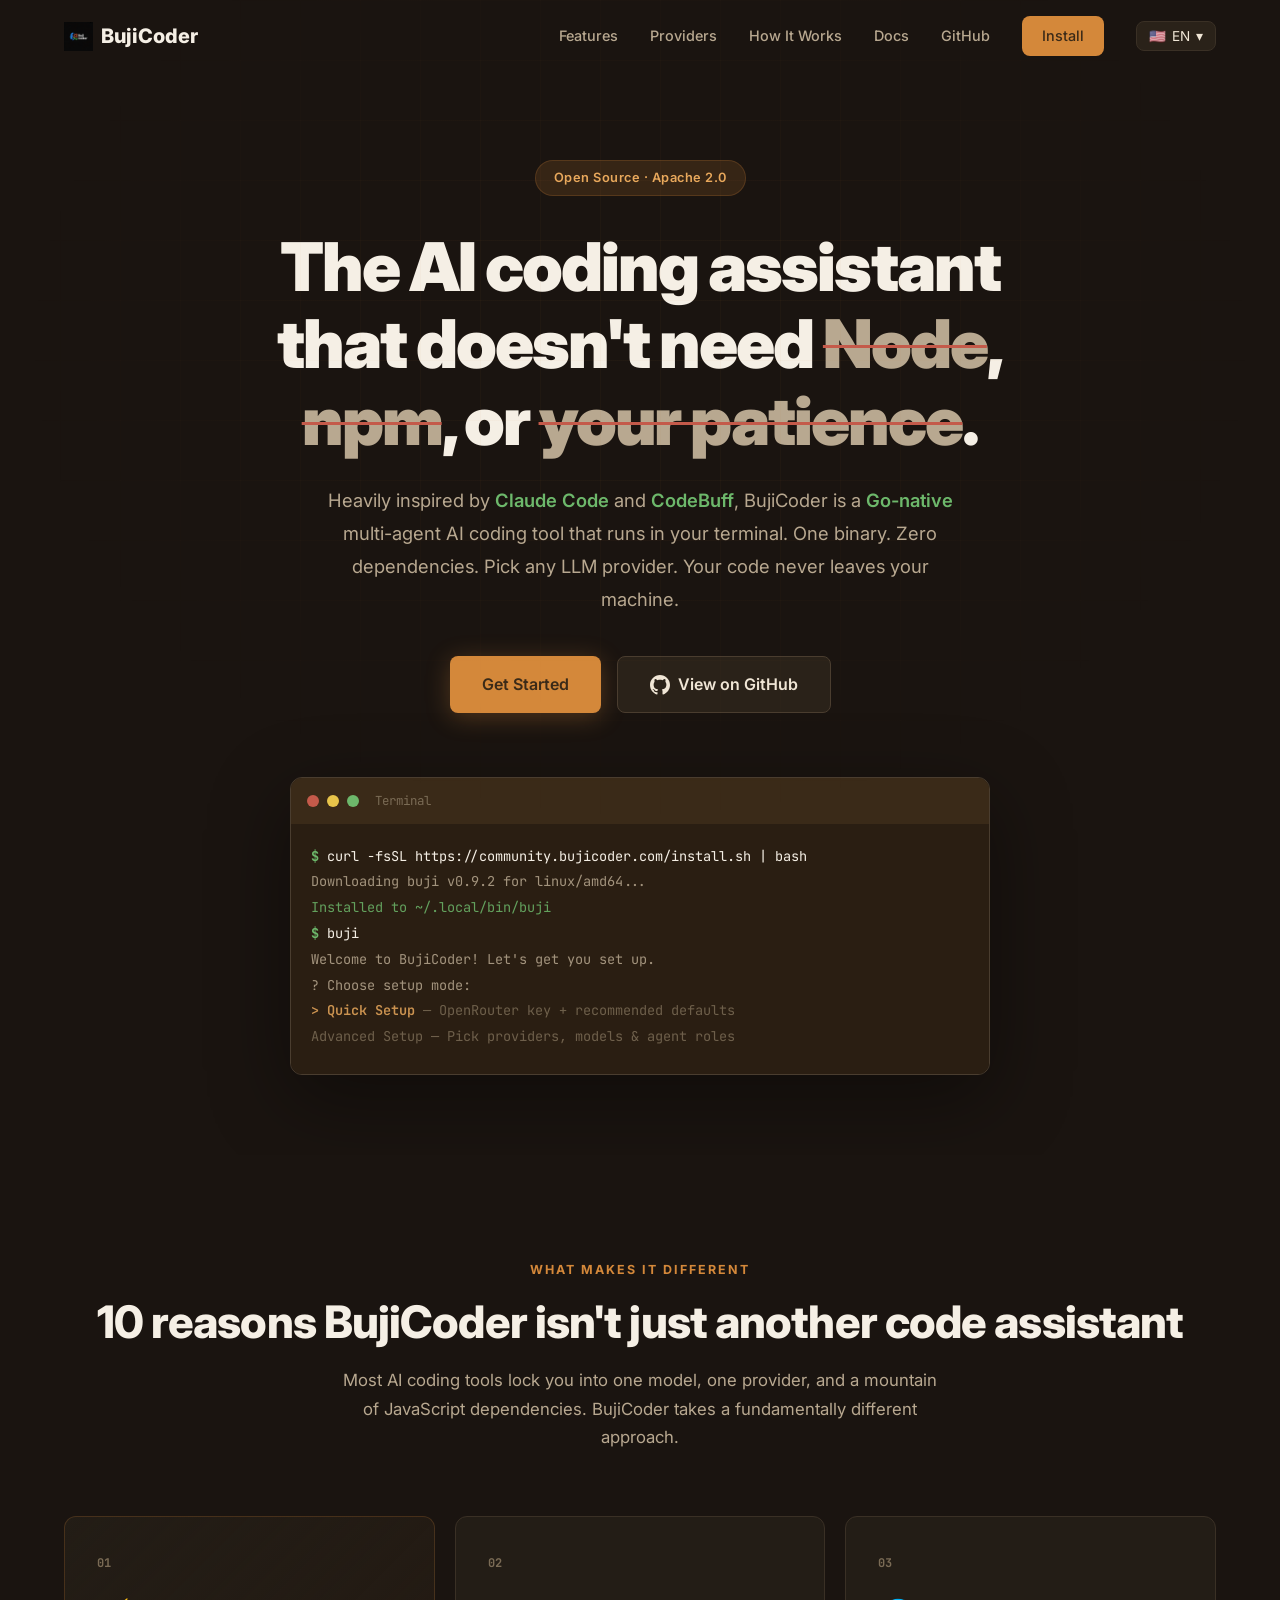
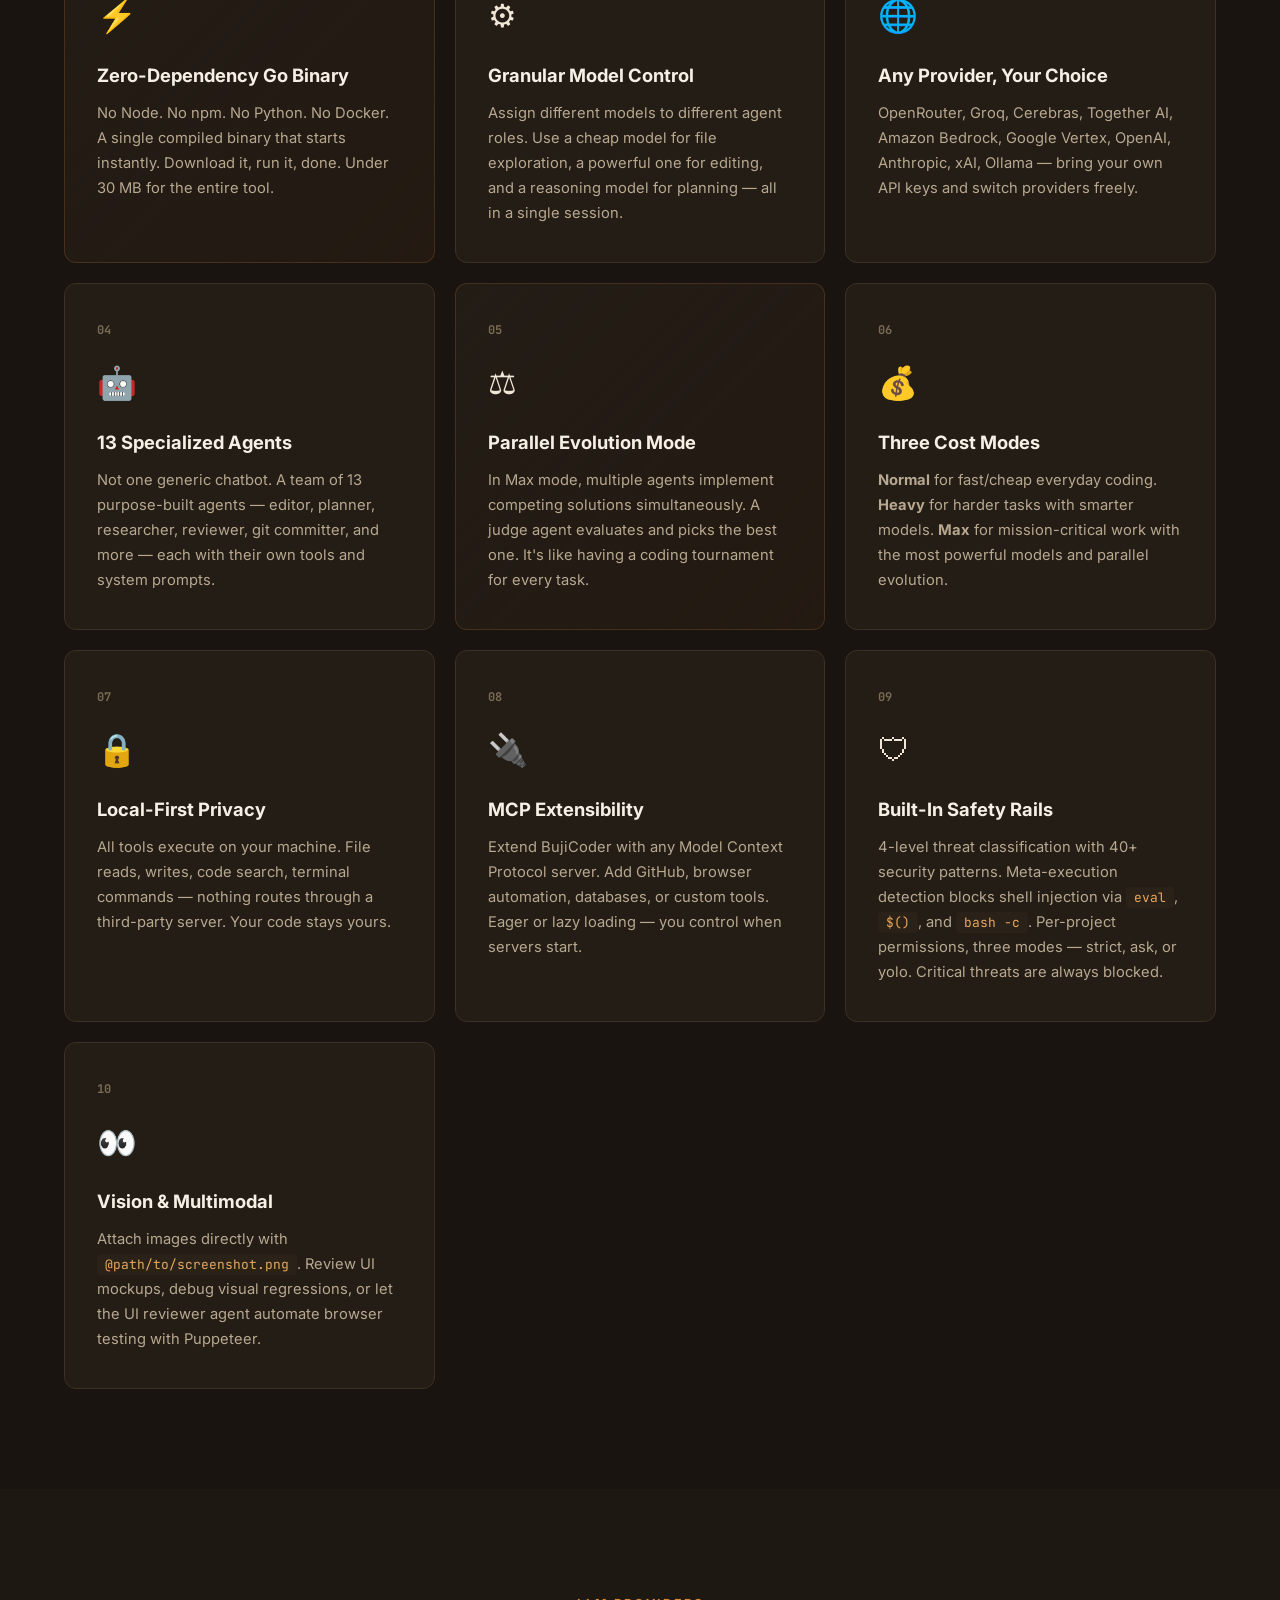
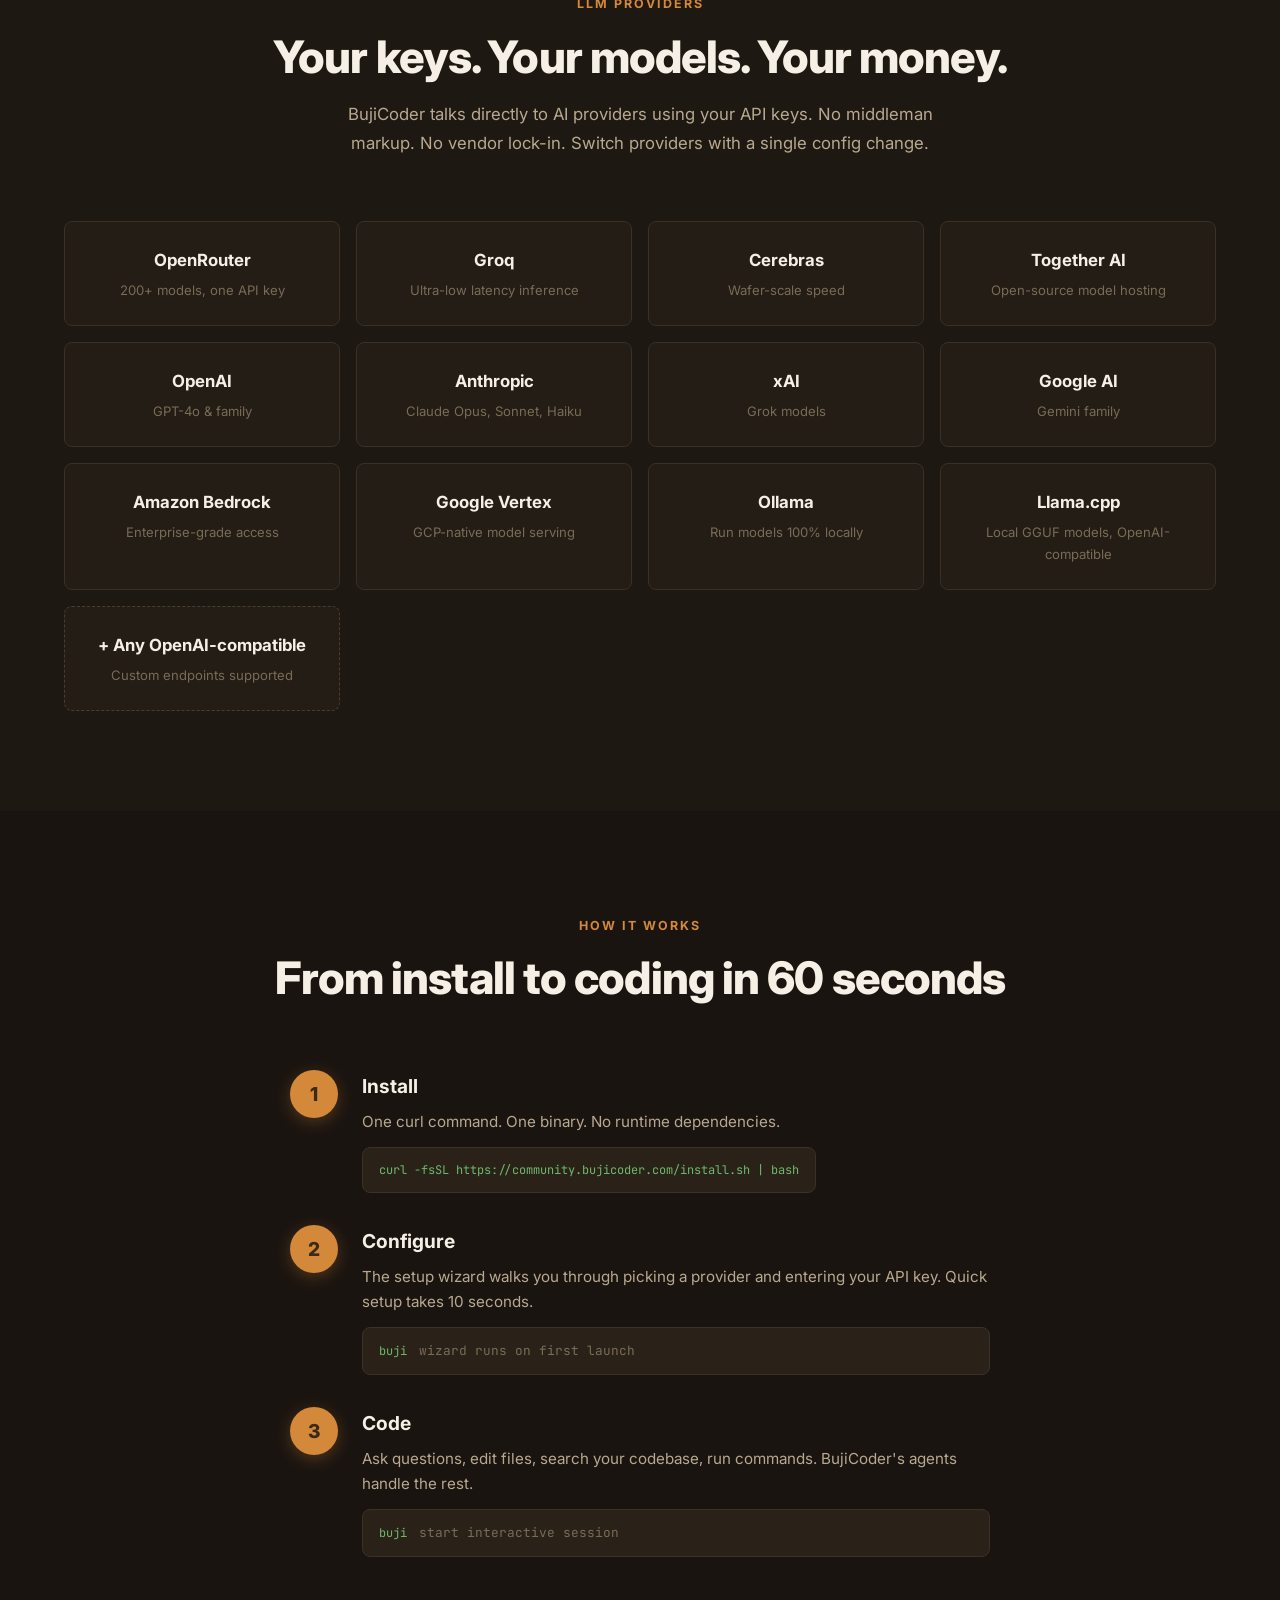
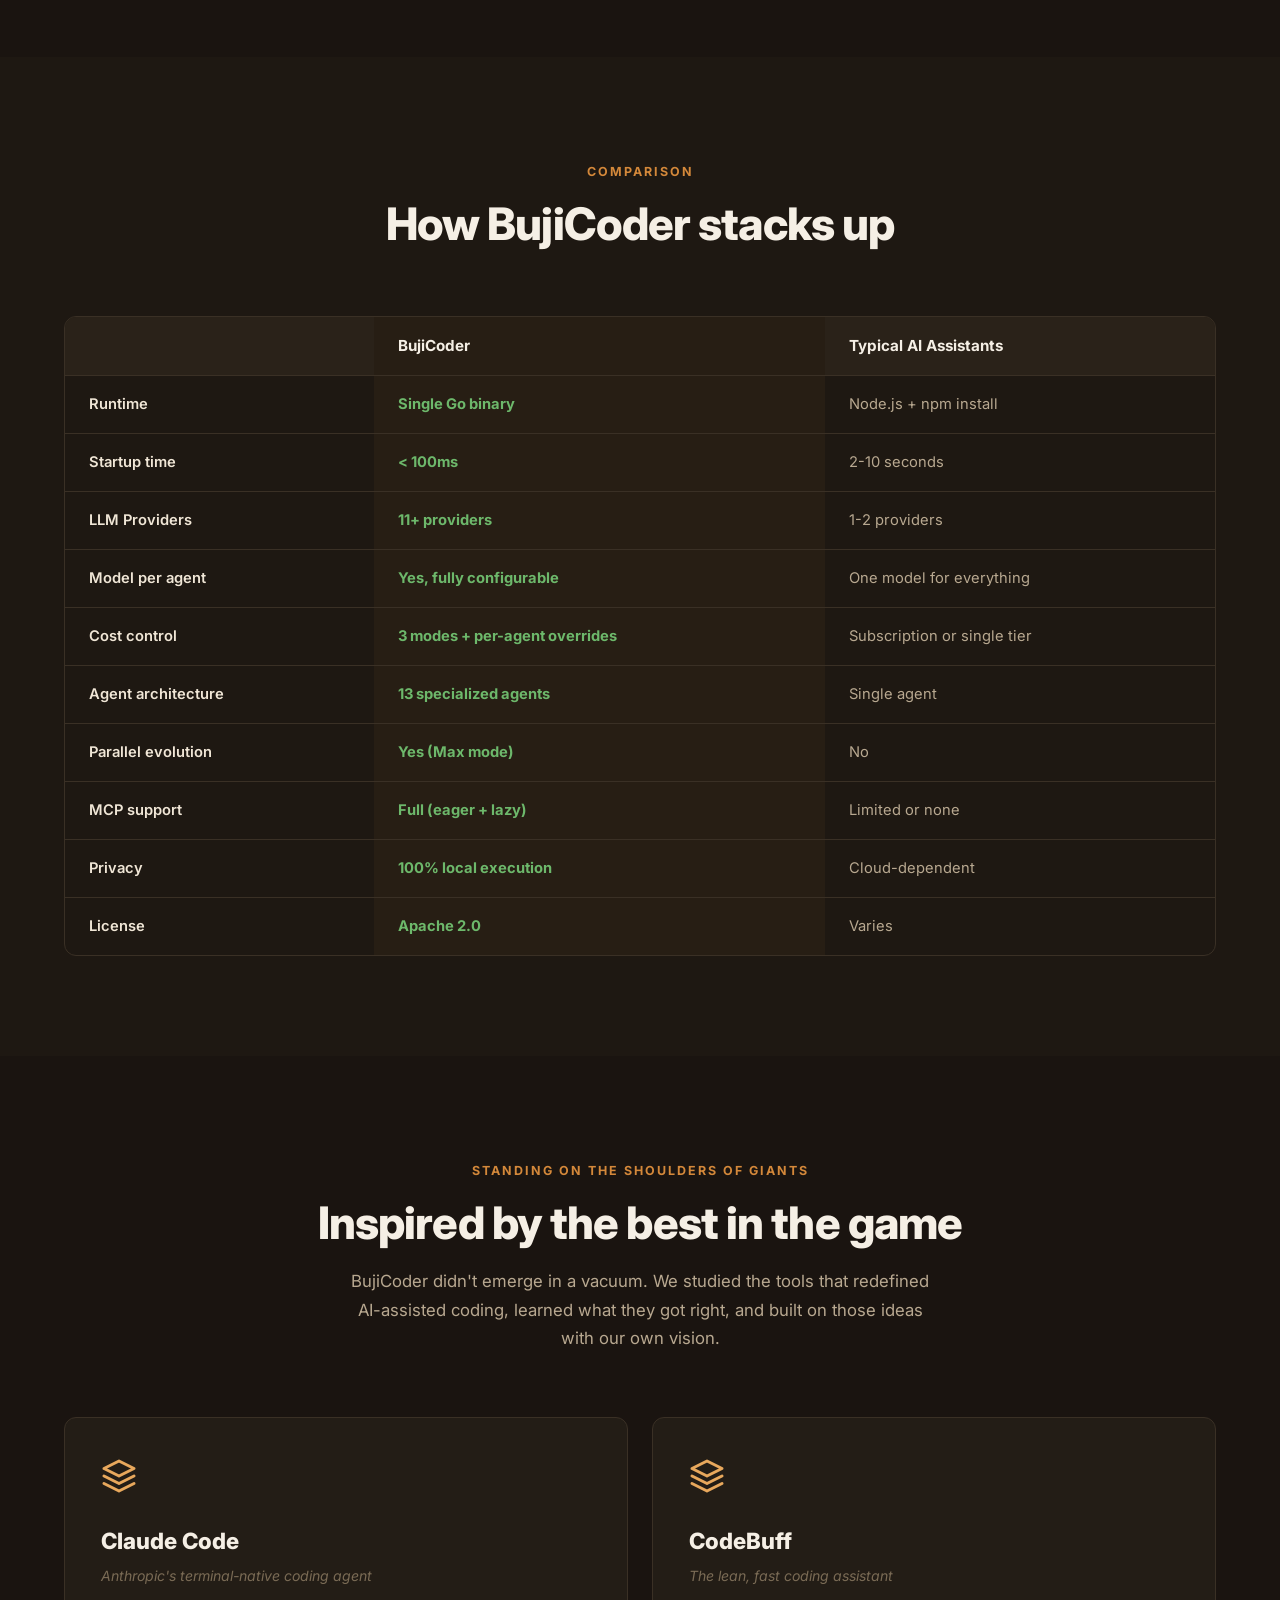
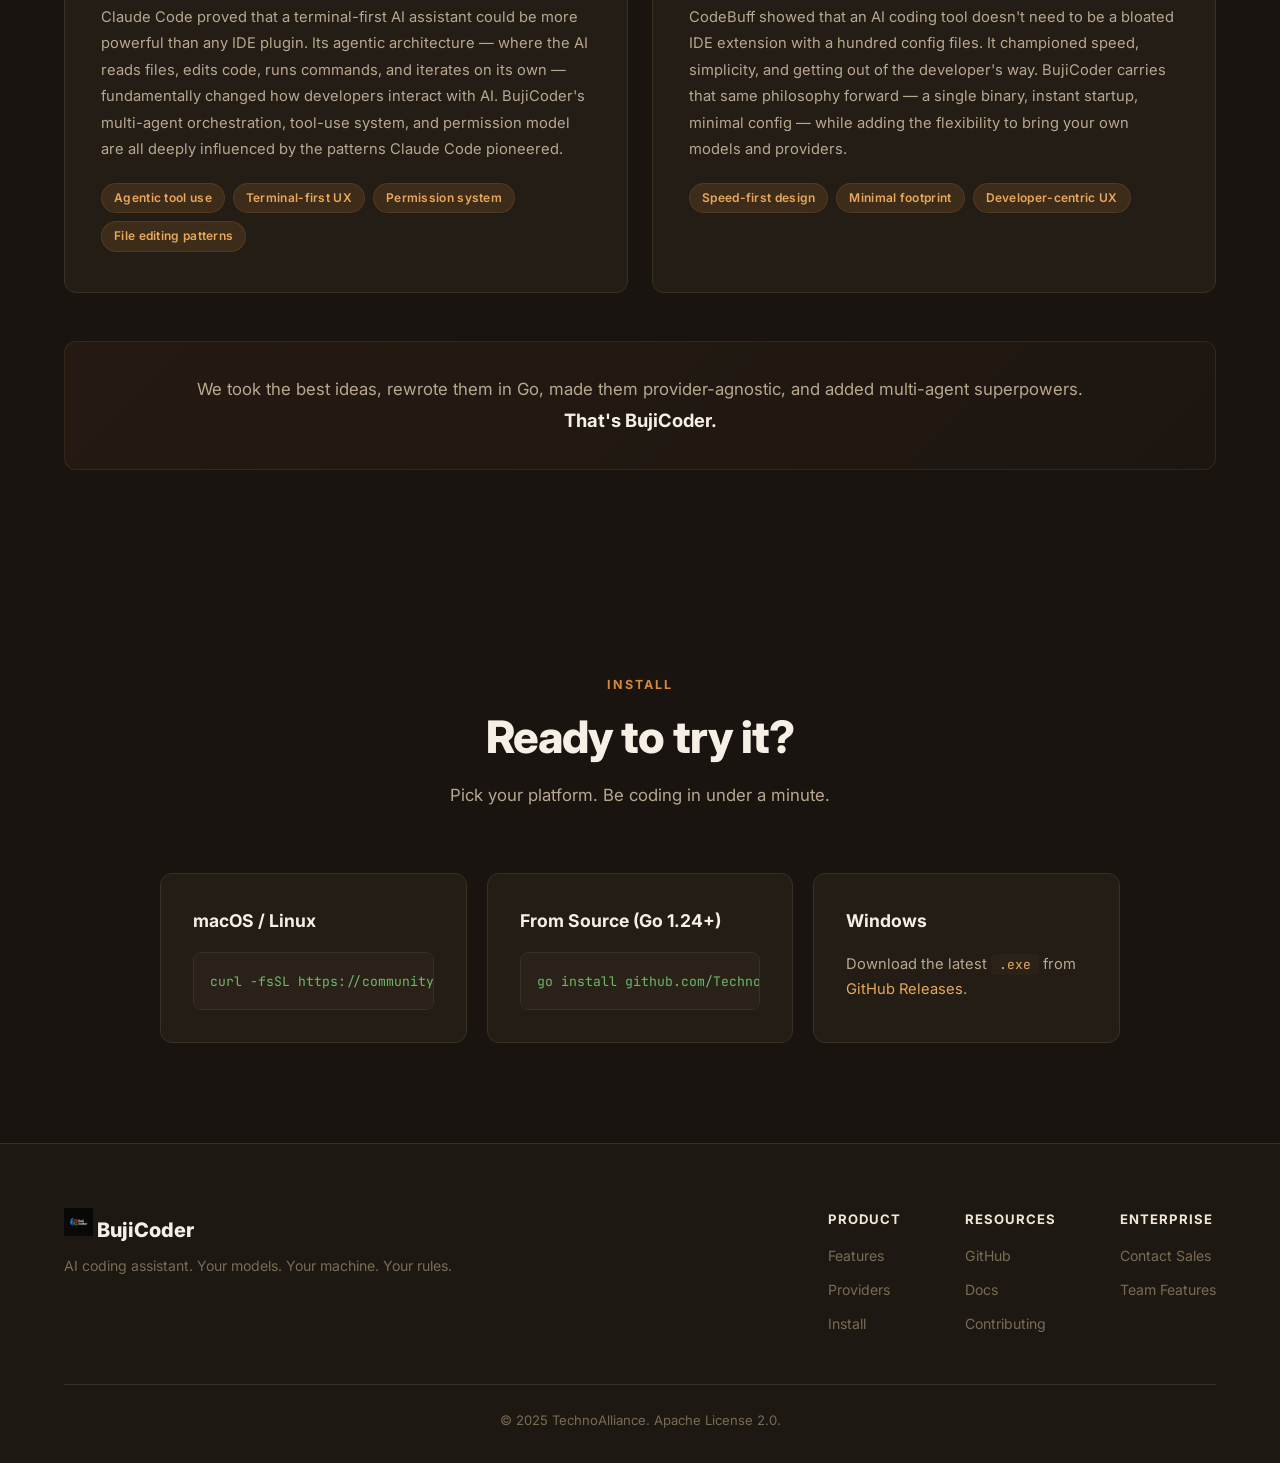
==== commit 1912ee02: "docs: add CHANGELOG and bump community site to v0.9.2 Write a full CHANGELOG.md covering the Phase 1" ====
--- a/docs/index.html
+++ b/docs/index.html
@@ -78,7 +78,7 @@
             </div>
             <div class="terminal-body">
                 <div class="terminal-line"><span class="t-prompt">$</span> <span class="t-cmd">curl -fsSL https://community.bujicoder.com/install.sh | bash</span></div>
-                <div class="terminal-line t-fade"><span class="t-output">Downloading buji v0.8.4 for linux/amd64...</span></div>
+                <div class="terminal-line t-fade"><span class="t-output">Downloading buji v0.9.2 for linux/amd64...</span></div>
                 <div class="terminal-line t-fade"><span class="t-success">Installed to ~/.local/bin/buji</span></div>
                 <div class="terminal-line"><span class="t-prompt">$</span> <span class="t-cmd">buji</span></div>
                 <div class="terminal-line t-fade"><span class="t-output">Welcome to BujiCoder! Let's get you set up.</span></div>
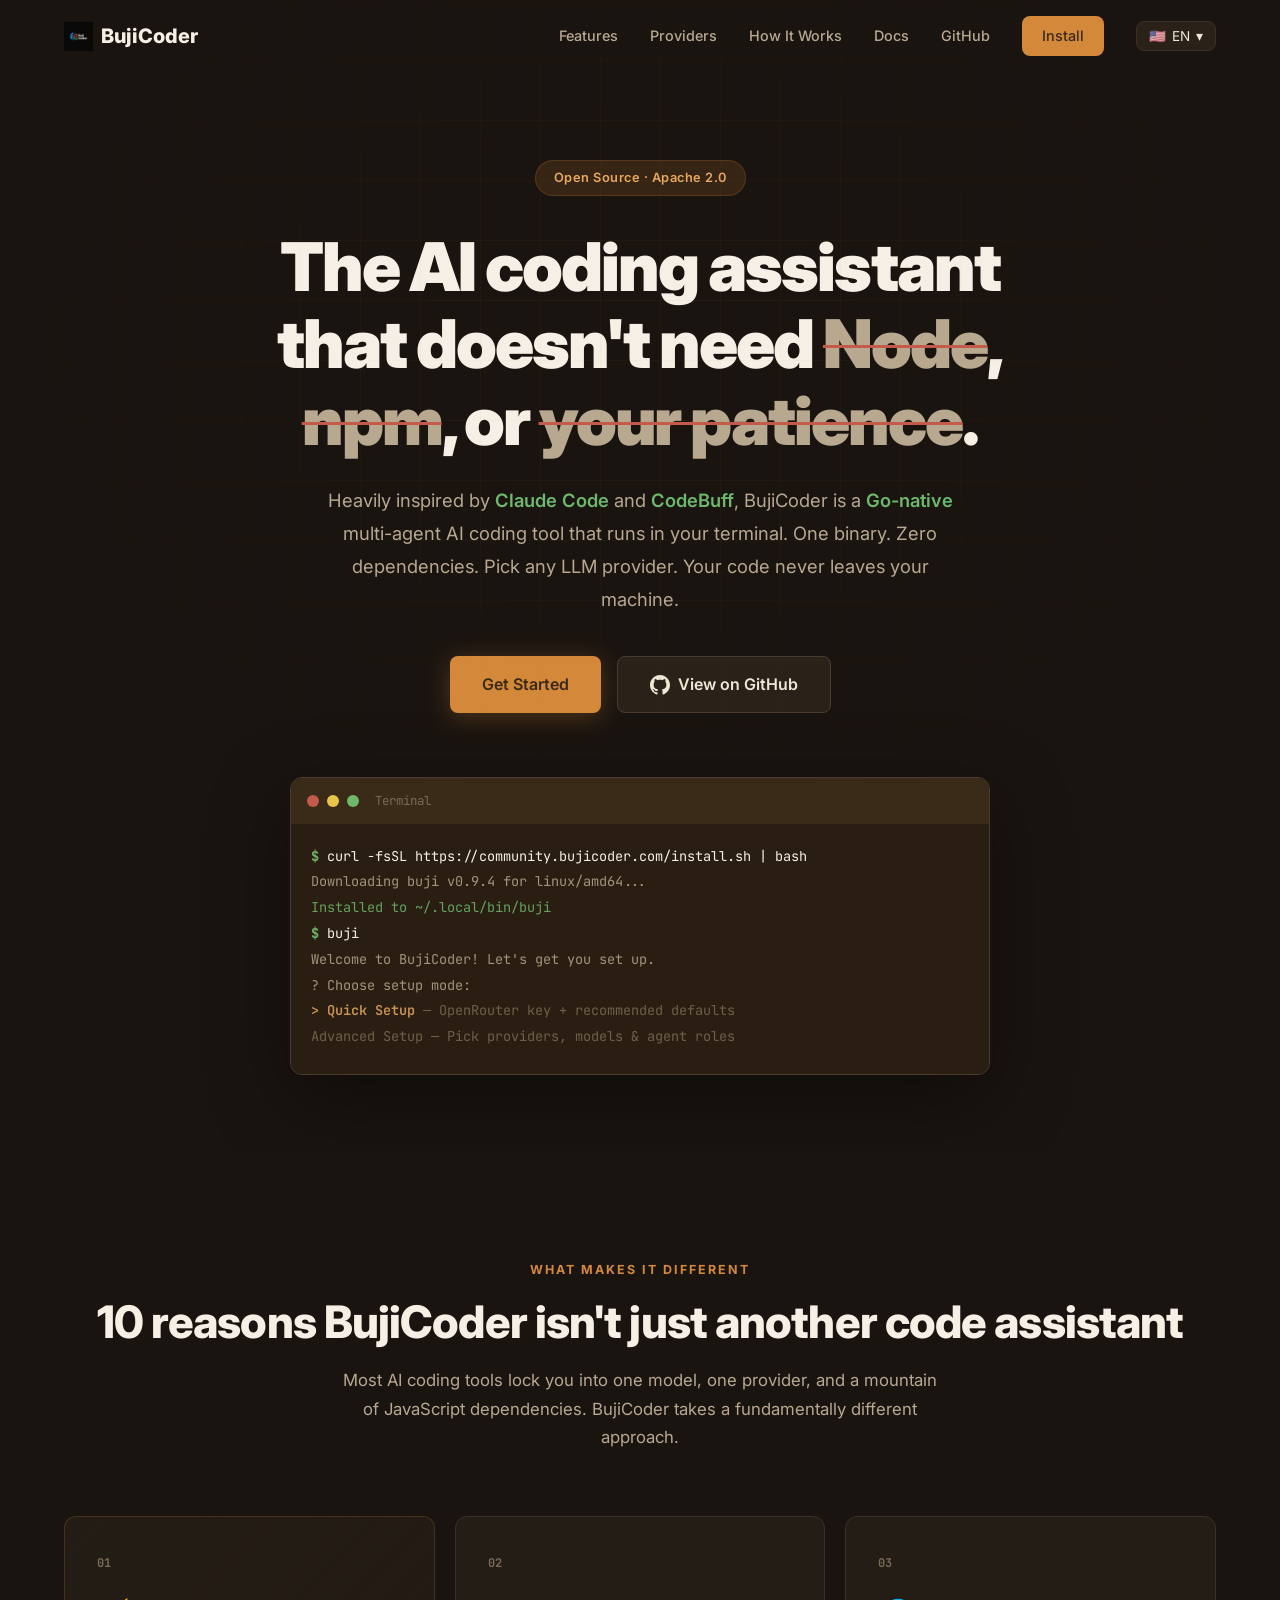
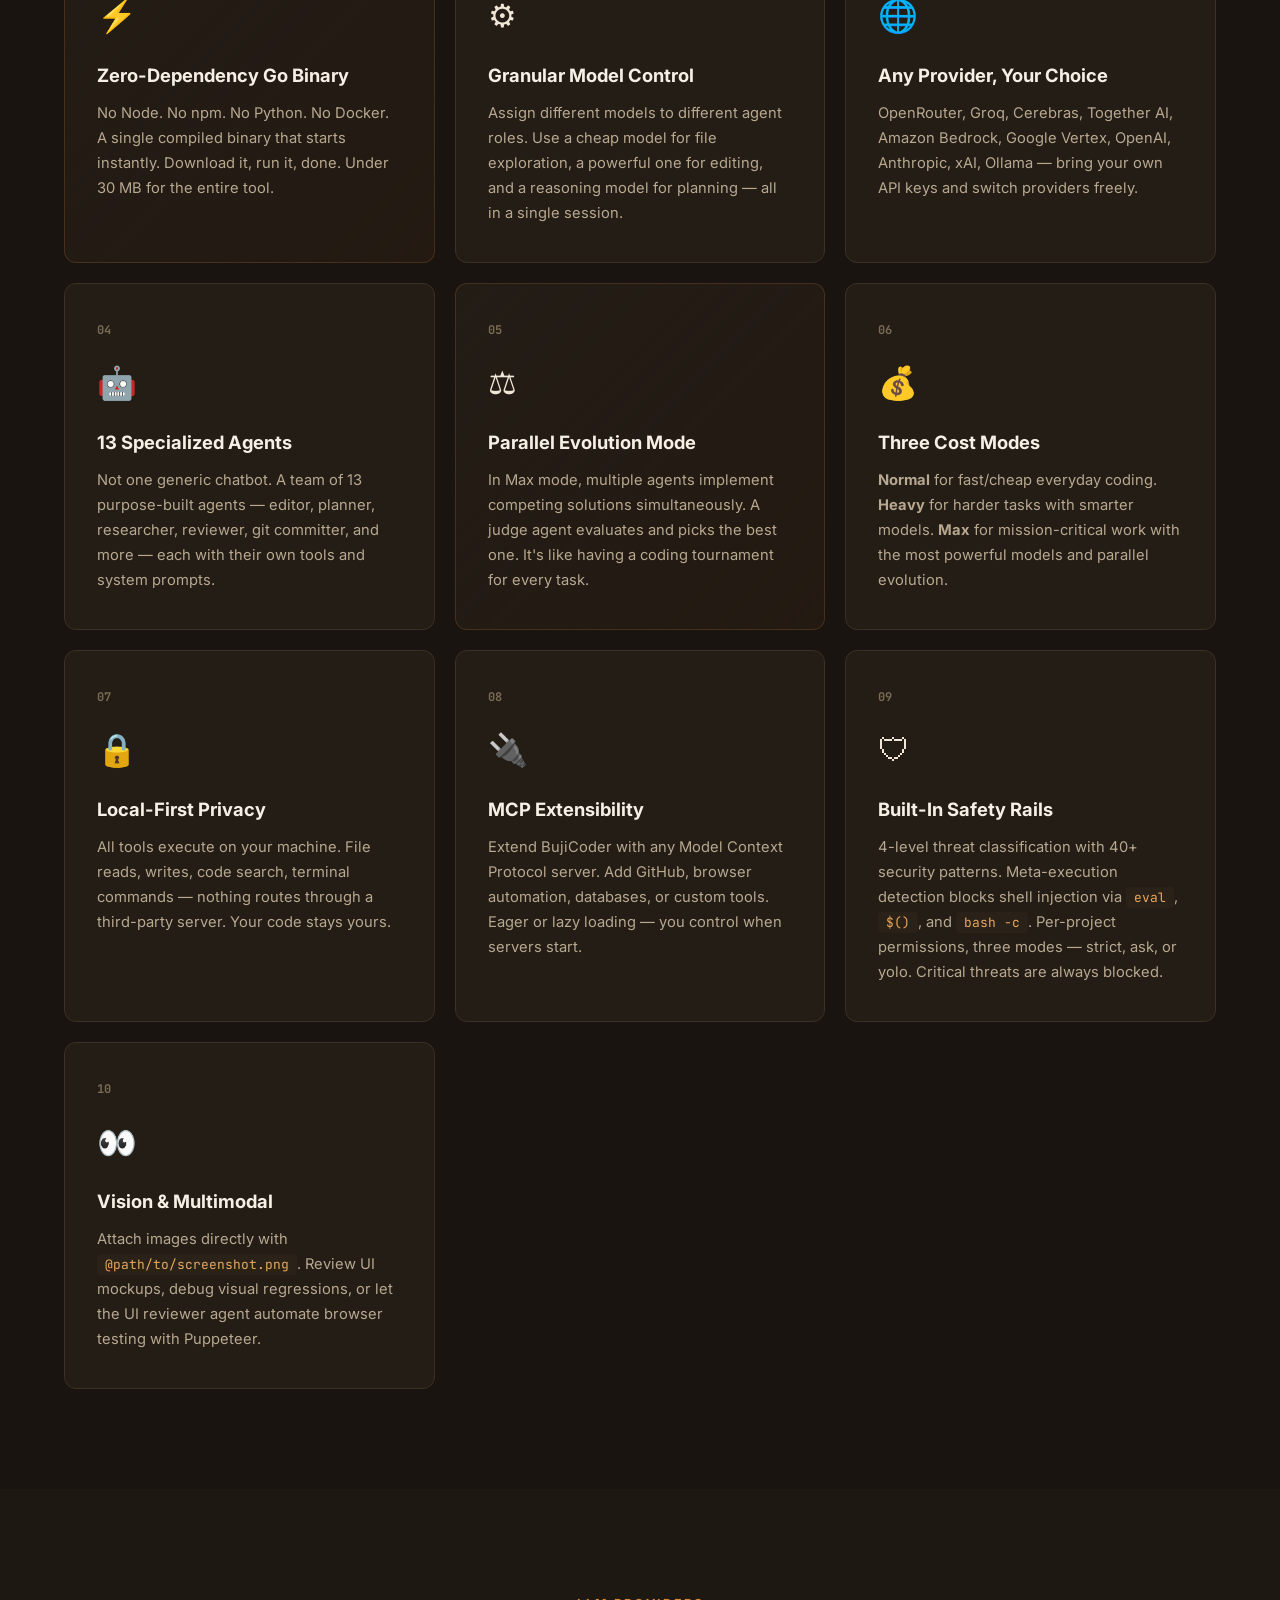
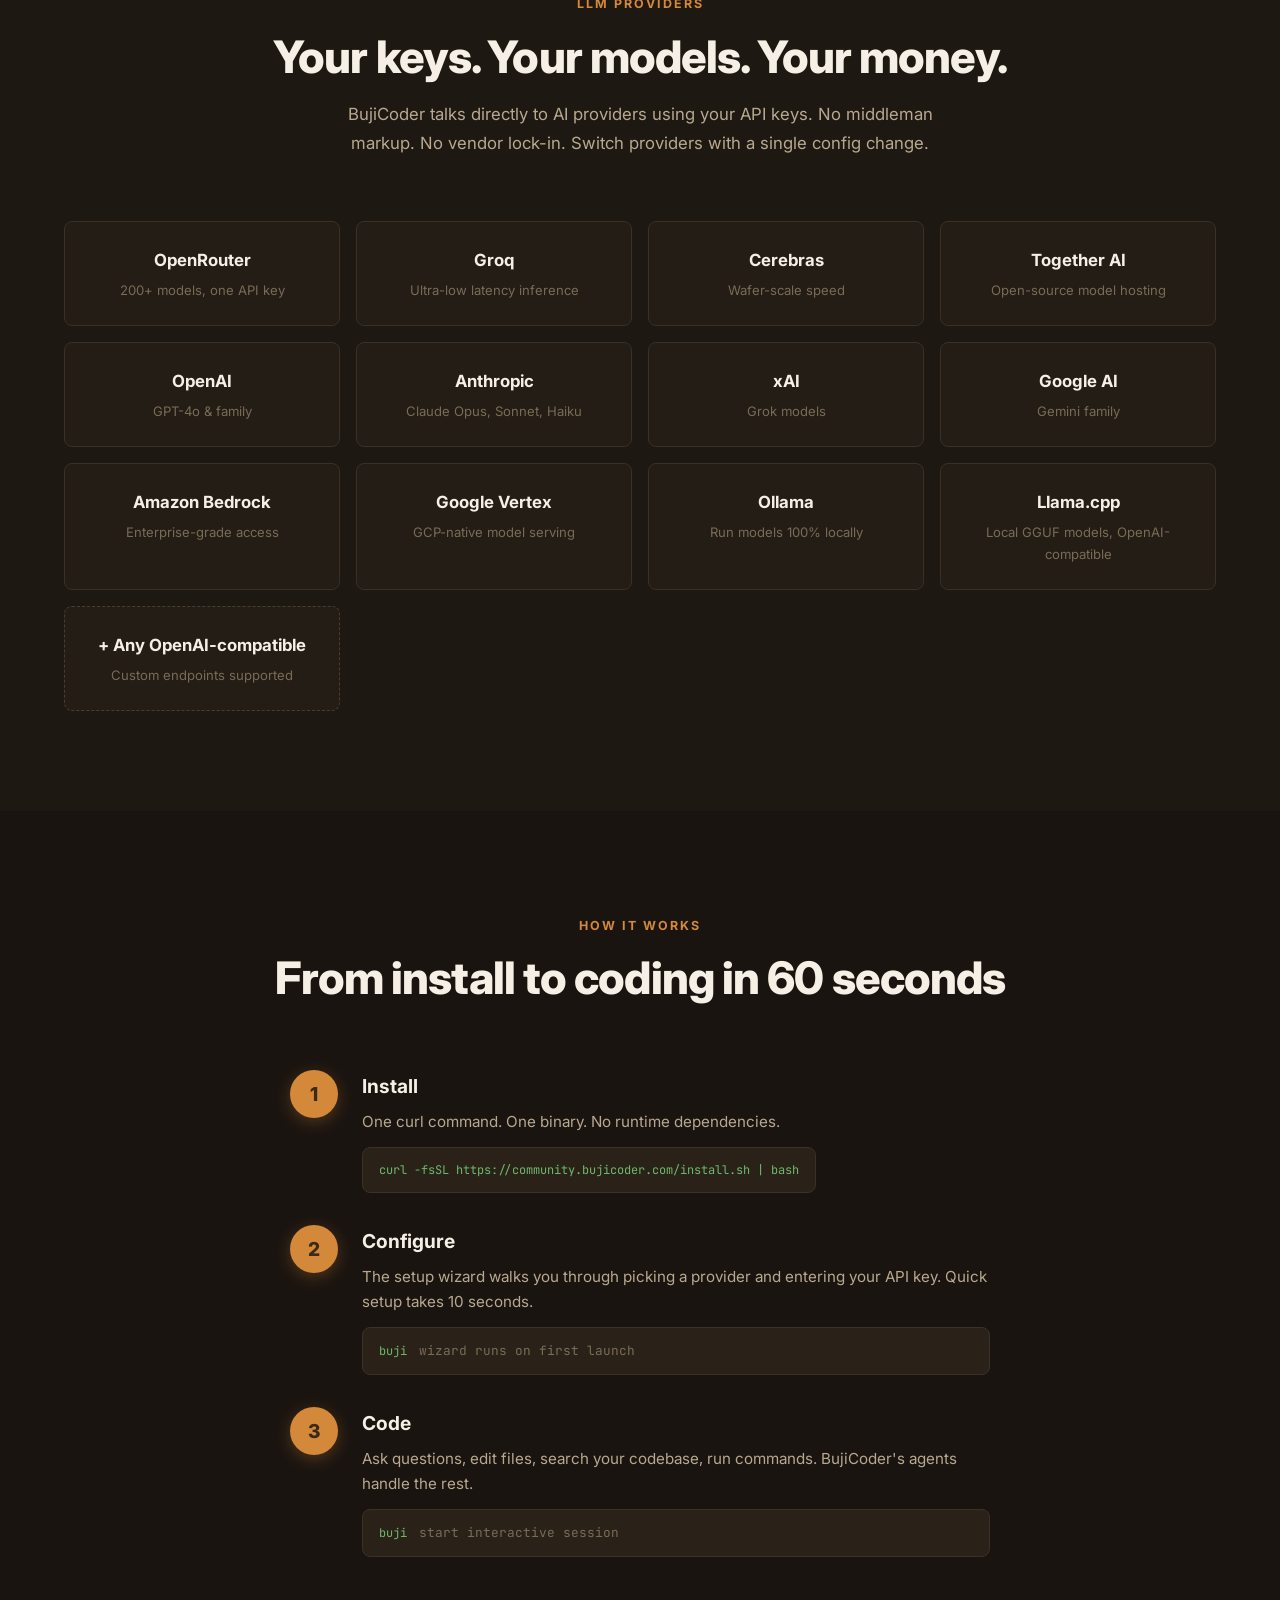
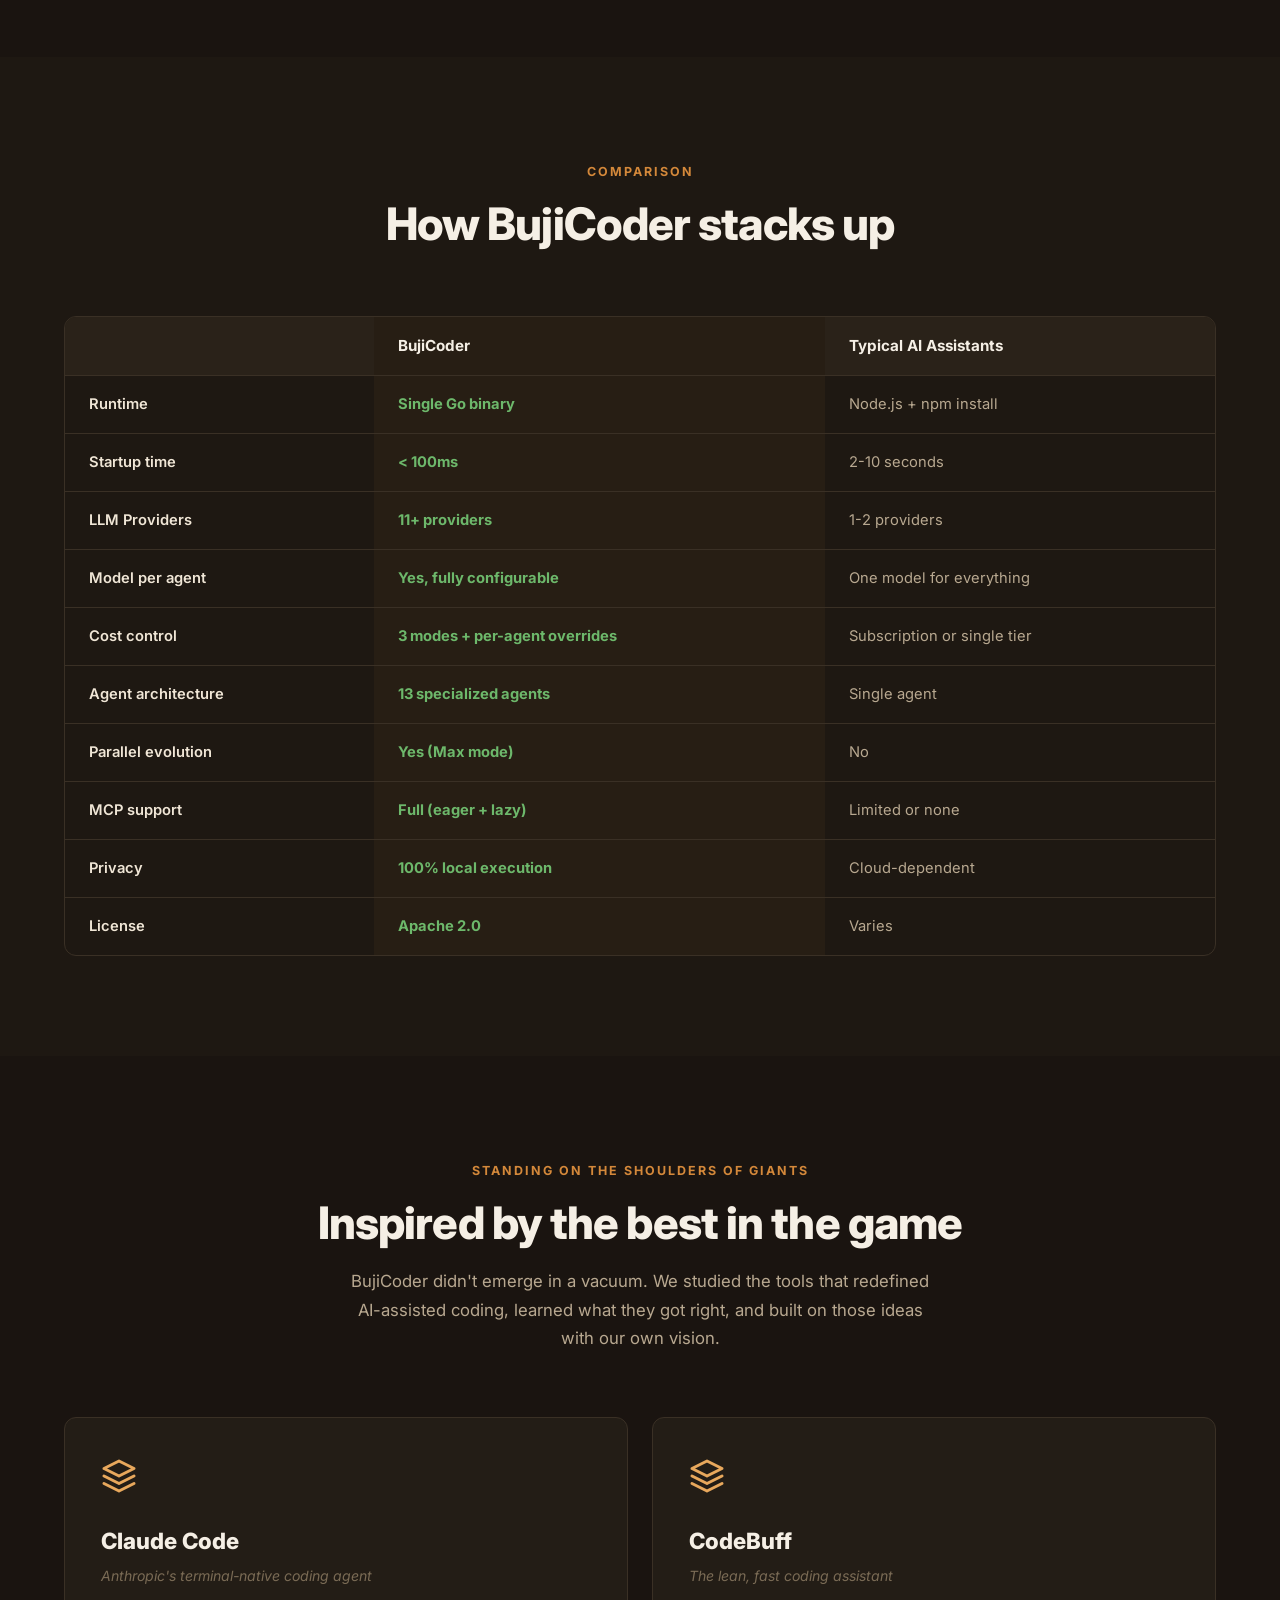
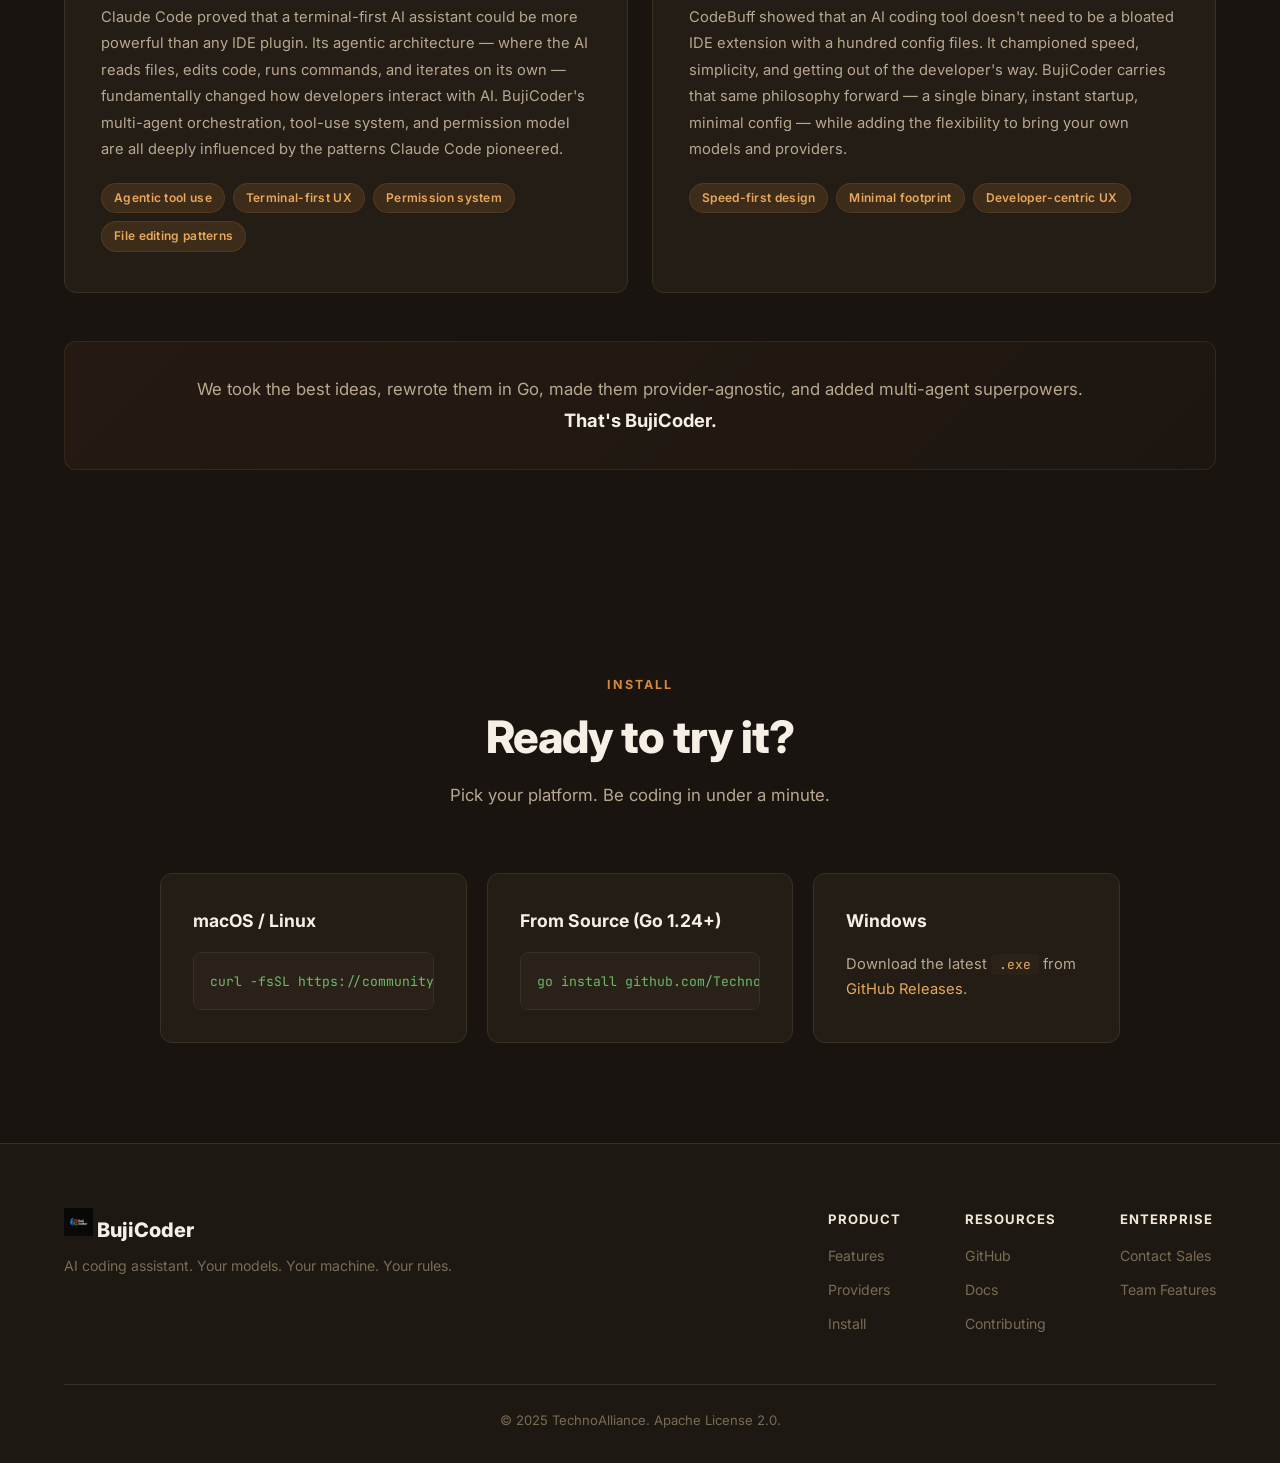
==== commit 312b271b: "docs: bump community site terminal demo to v0.9.4" ====
--- a/docs/index.html
+++ b/docs/index.html
@@ -78,7 +78,7 @@
             </div>
             <div class="terminal-body">
                 <div class="terminal-line"><span class="t-prompt">$</span> <span class="t-cmd">curl -fsSL https://community.bujicoder.com/install.sh | bash</span></div>
-                <div class="terminal-line t-fade"><span class="t-output">Downloading buji v0.9.2 for linux/amd64...</span></div>
+                <div class="terminal-line t-fade"><span class="t-output">Downloading buji v0.9.4 for linux/amd64...</span></div>
                 <div class="terminal-line t-fade"><span class="t-success">Installed to ~/.local/bin/buji</span></div>
                 <div class="terminal-line"><span class="t-prompt">$</span> <span class="t-cmd">buji</span></div>
                 <div class="terminal-line t-fade"><span class="t-output">Welcome to BujiCoder! Let's get you set up.</span></div>
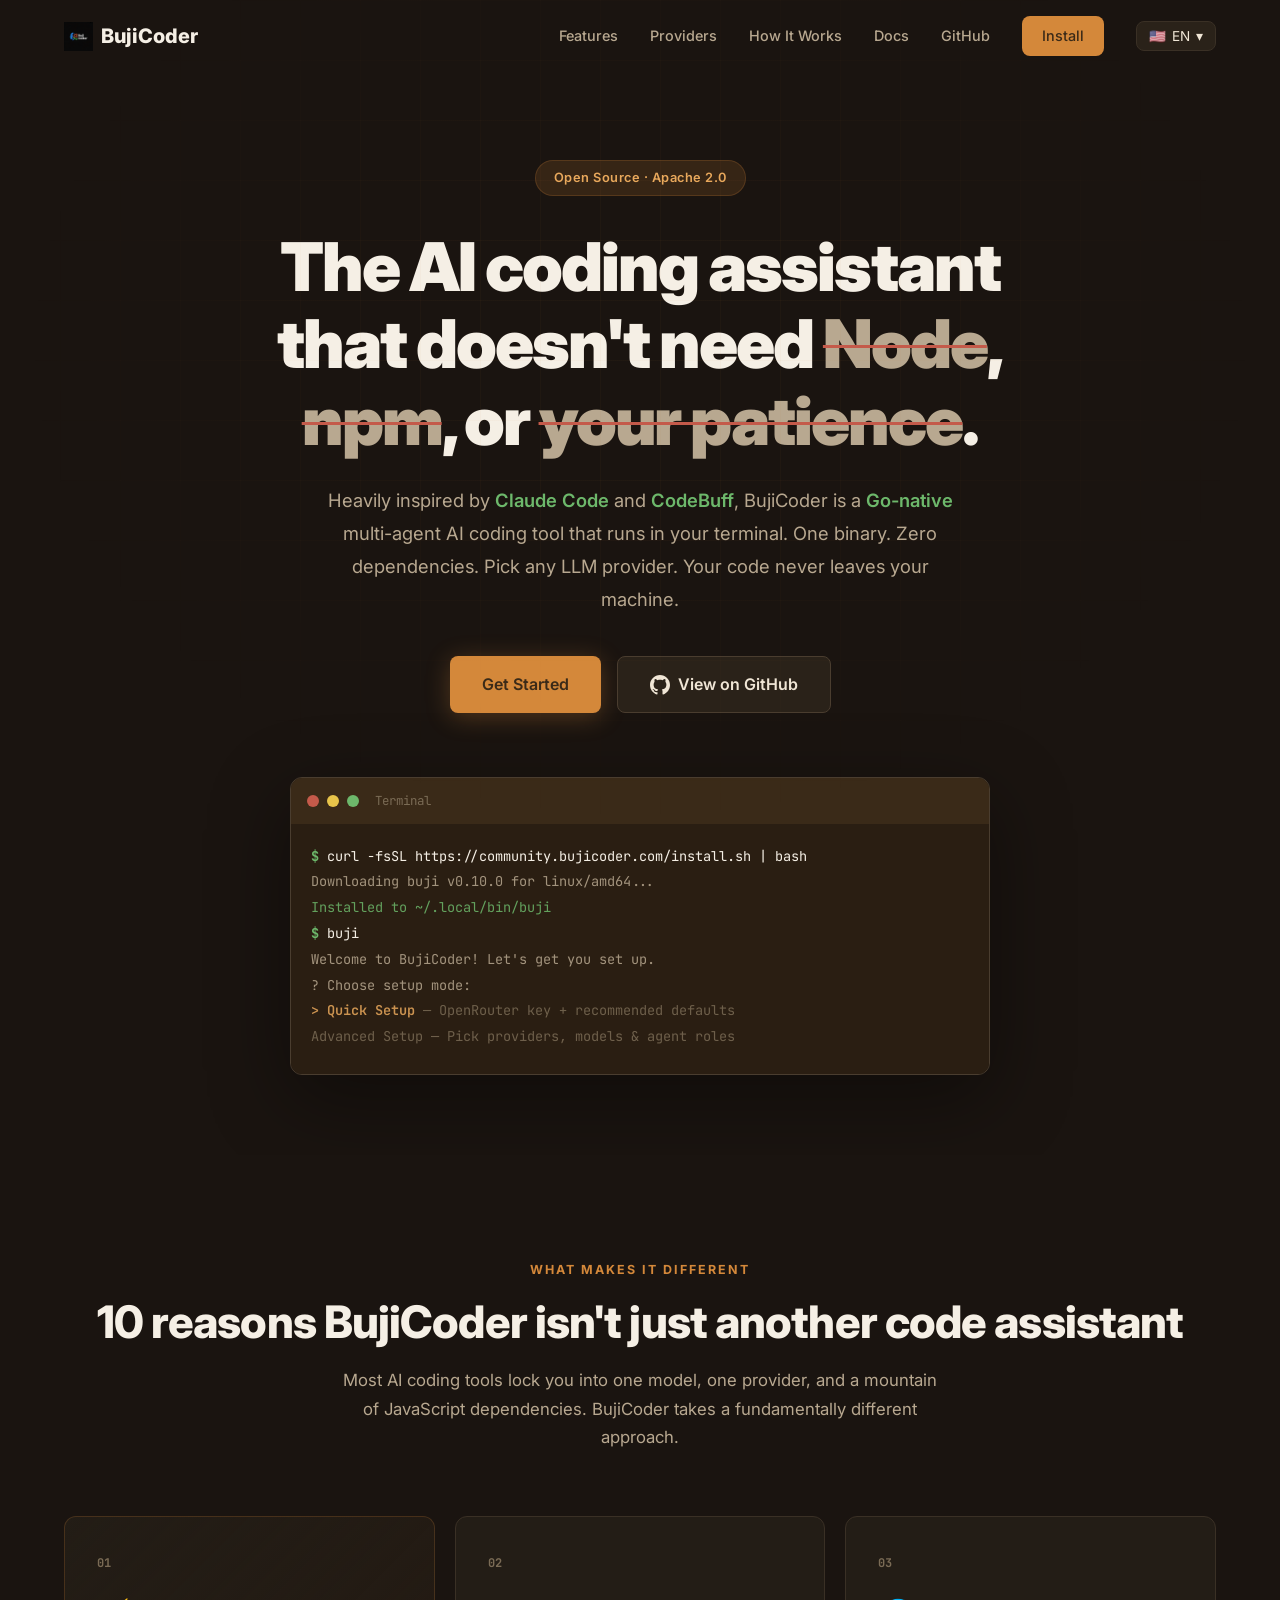
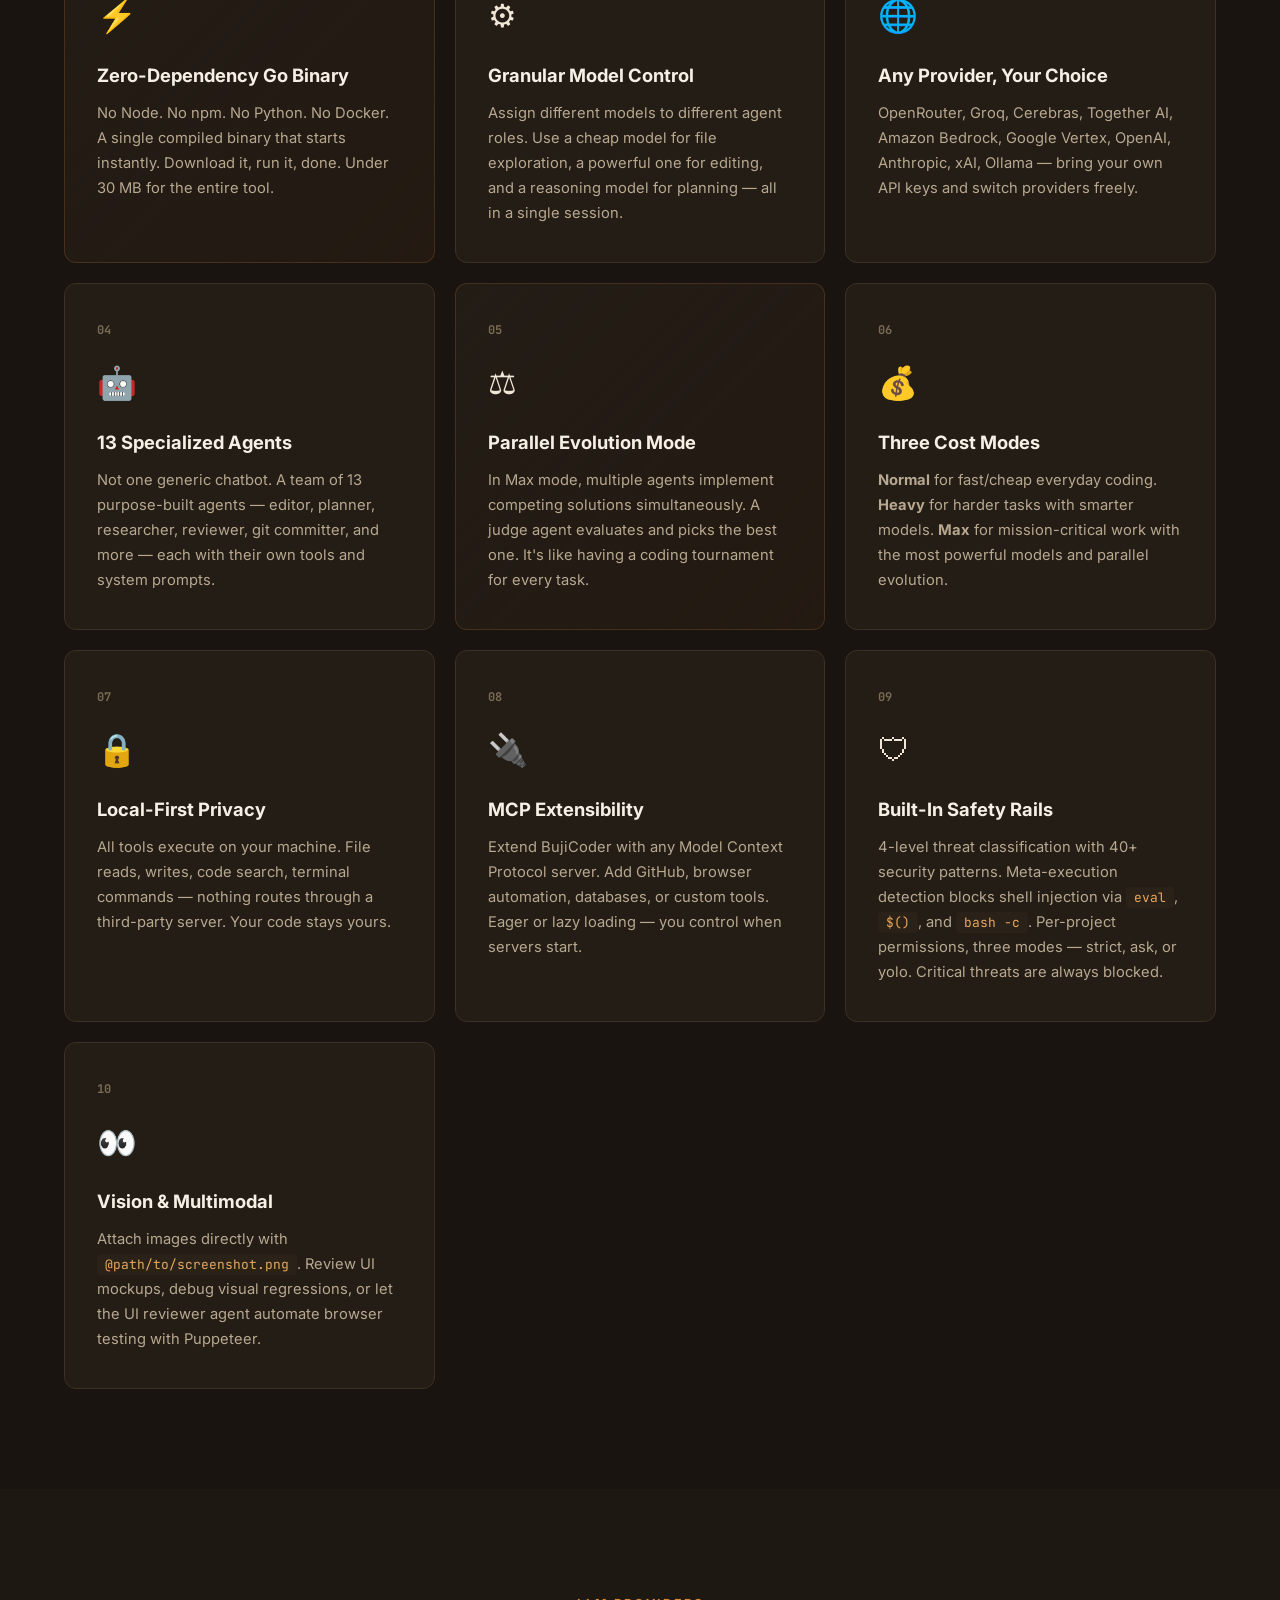
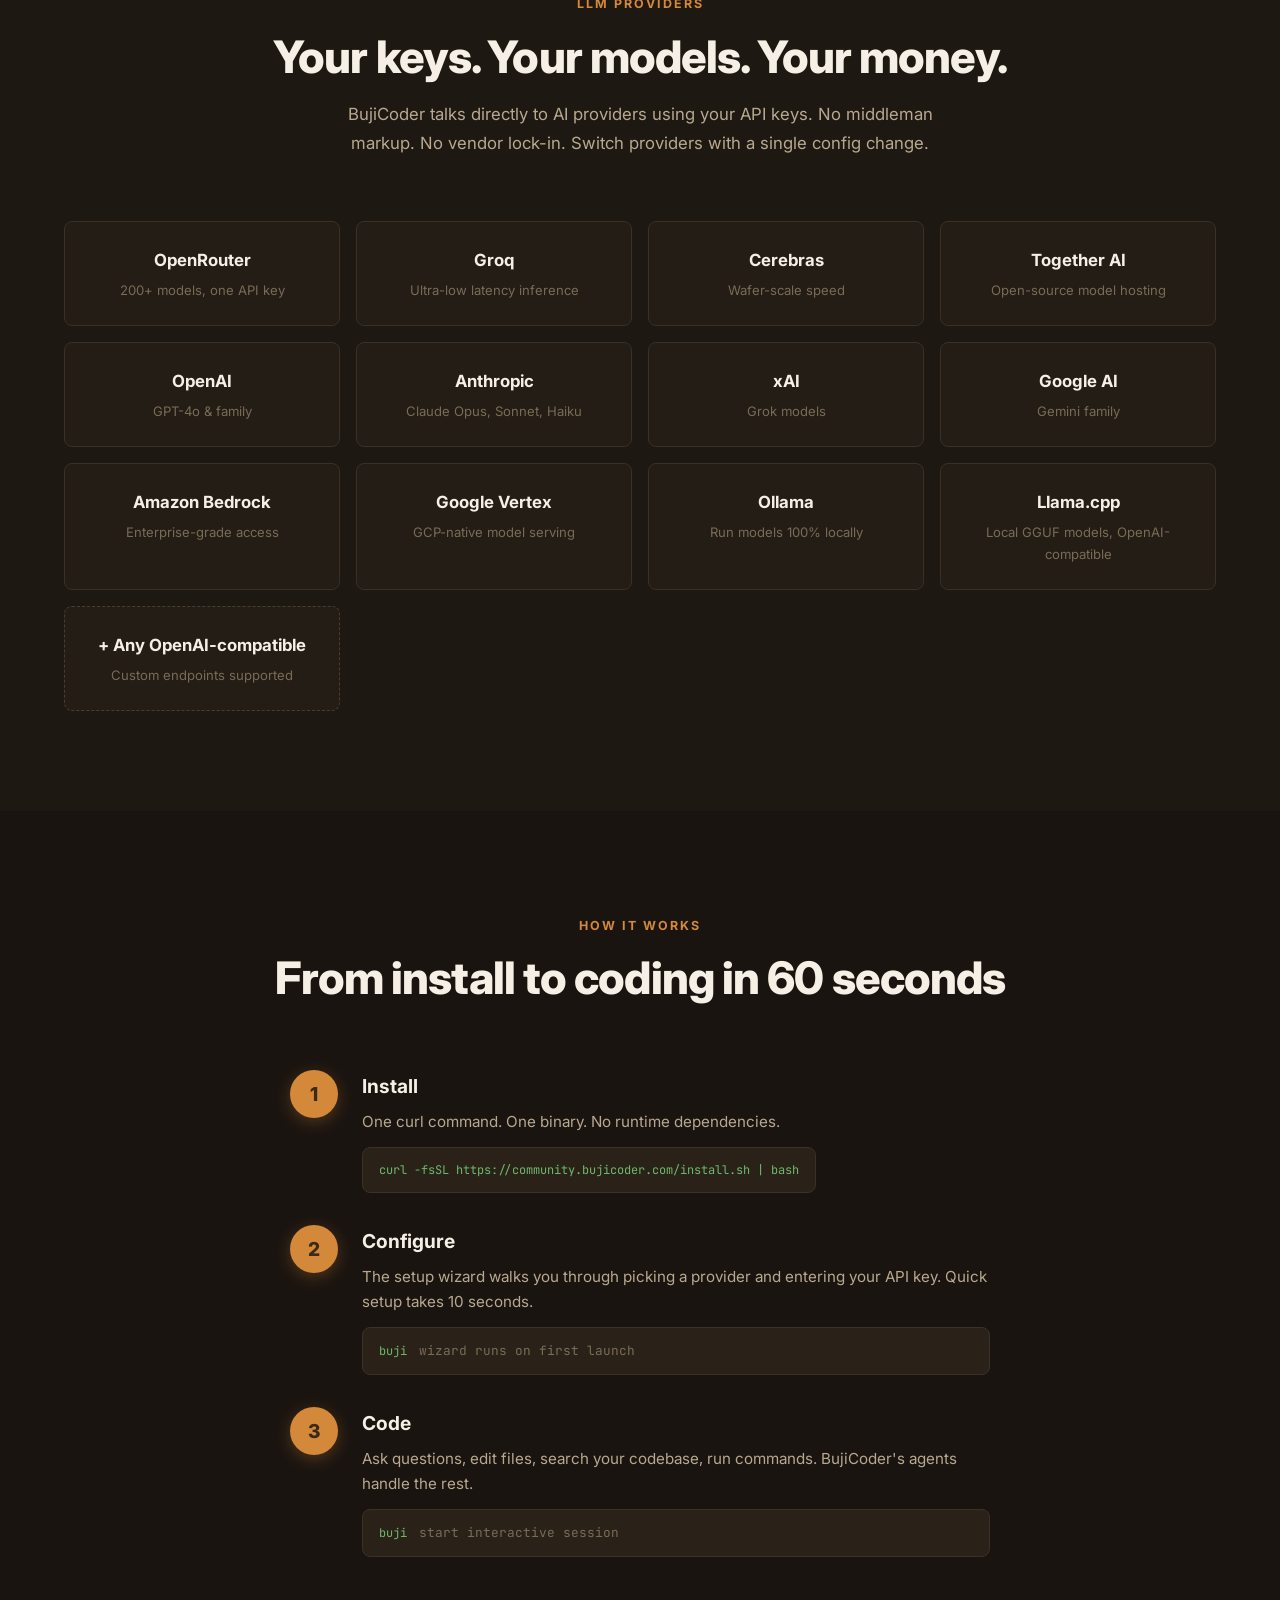
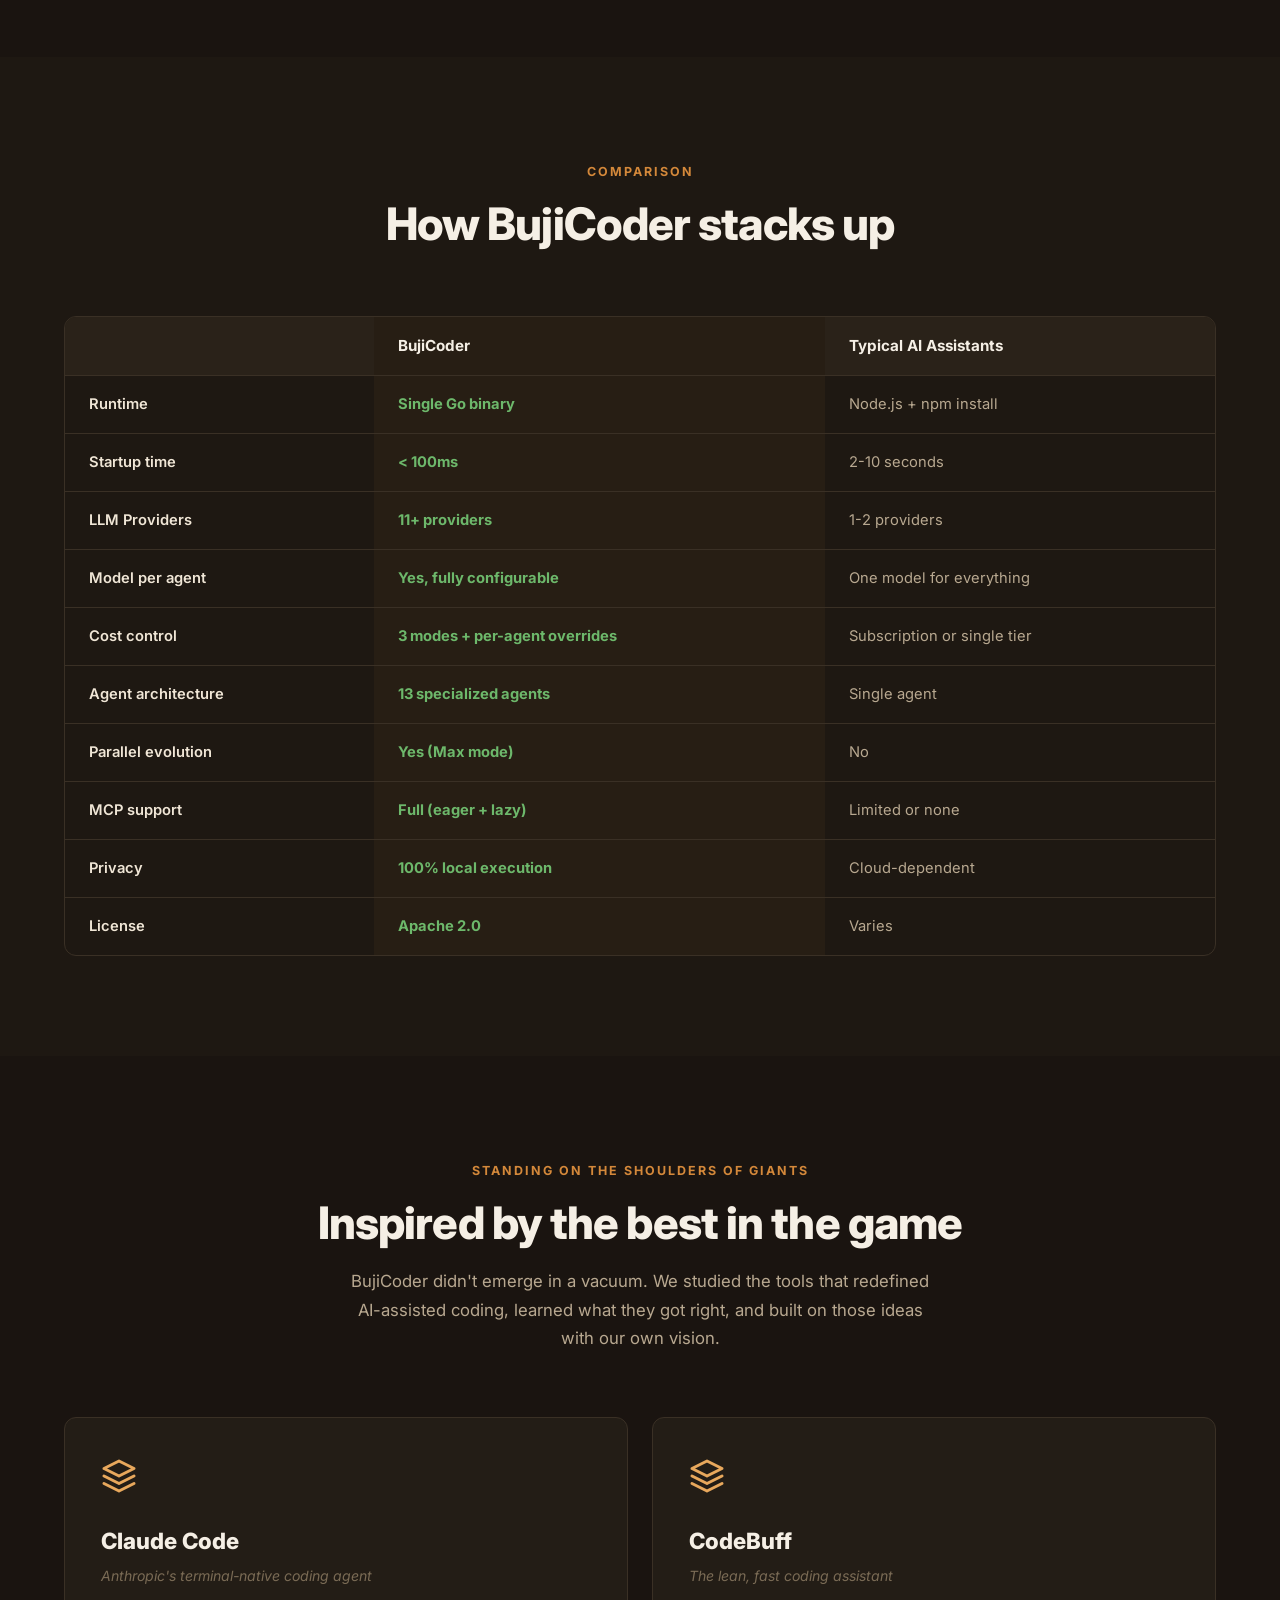
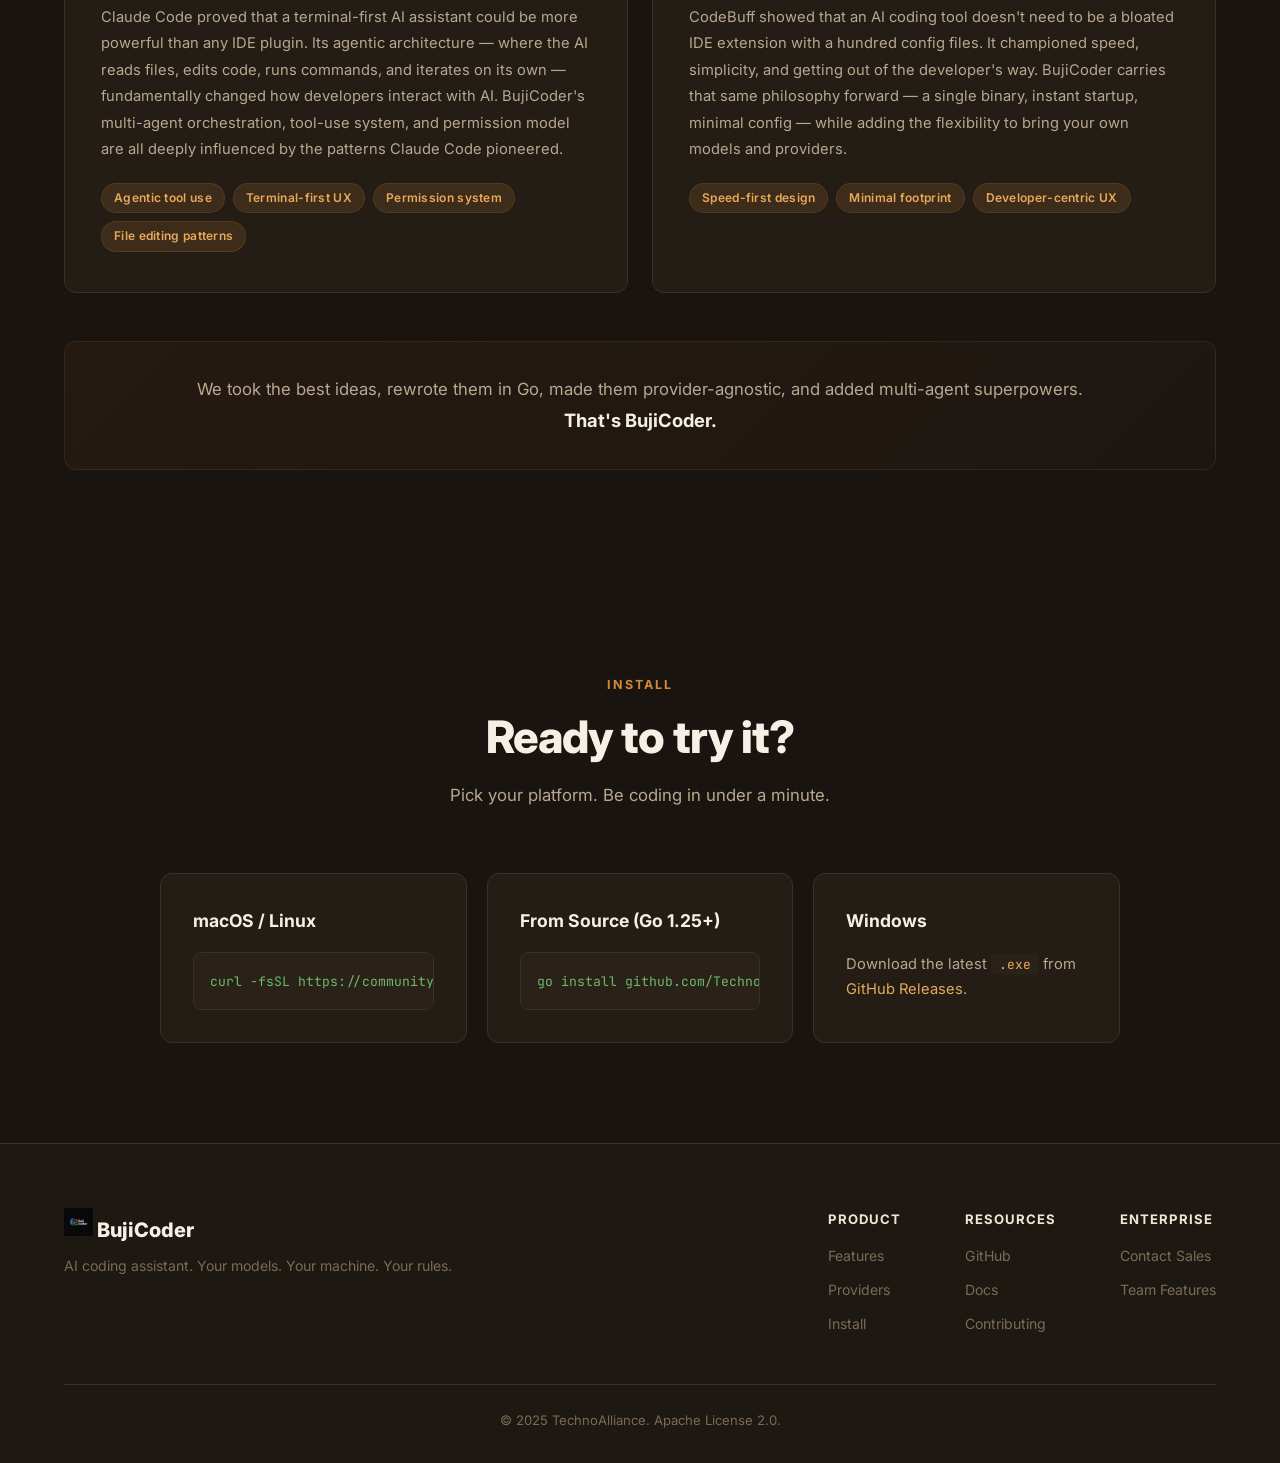
==== commit f4d2f2cb: "docs(site): update landing page and docs for v0.10.0 - landing terminal demo: v0.9.4 -> v0.10.0 - do" ====
--- a/docs/index.html
+++ b/docs/index.html
@@ -78,7 +78,7 @@
             </div>
             <div class="terminal-body">
                 <div class="terminal-line"><span class="t-prompt">$</span> <span class="t-cmd">curl -fsSL https://community.bujicoder.com/install.sh | bash</span></div>
-                <div class="terminal-line t-fade"><span class="t-output">Downloading buji v0.9.4 for linux/amd64...</span></div>
+                <div class="terminal-line t-fade"><span class="t-output">Downloading buji v0.10.0 for linux/amd64...</span></div>
                 <div class="terminal-line t-fade"><span class="t-success">Installed to ~/.local/bin/buji</span></div>
                 <div class="terminal-line"><span class="t-prompt">$</span> <span class="t-cmd">buji</span></div>
                 <div class="terminal-line t-fade"><span class="t-output">Welcome to BujiCoder! Let's get you set up.</span></div>
@@ -234,7 +234,7 @@
     ], cta: "We took the best ideas, rewrote them in Go, made them provider-agnostic, and added multi-agent superpowers.<br><strong>That's BujiCoder.</strong>" },
     install: { label: "Install", title: "Ready to try it?", desc: "Pick your platform. Be coding in under a minute.", cards: [
       { title: "macOS / Linux", code: "curl -fsSL https://community.bujicoder.com/install.sh | bash" },
-      { title: "From Source (Go 1.24+)", code: "go install github.com/TechnoAllianceAE/bujicoder/cli/cmd/buji@latest" },
+      { title: "From Source (Go 1.25+)", code: "go install github.com/TechnoAllianceAE/bujicoder/cli/cmd/buji@latest" },
       { title: "Windows", desc: "Download the latest <code>.exe</code> from <a href='https://github.com/TechnoAllianceAE/bujicoder/releases' target='_blank' rel='noopener'>GitHub Releases</a>." }
     ]},
     footer: { tagline: "AI coding assistant. Your models. Your machine. Your rules.", product: "Product", resources: "Resources", enterprise: "Enterprise", contactSales: "Contact Sales", teamFeatures: "Team Features", contributing: "Contributing", copyright: "© 2025 TechnoAlliance. Apache License 2.0." }
@@ -271,7 +271,7 @@
     ], cta: "最高のアイデアを取り、Goで書き直し、プロバイダー非依存にし、マルチエージェントの超能力を追加しました。<br><strong>それがBujiCoderです。</strong>" },
     install: { label: "インストール", title: "試してみる準備はできましたか？", desc: "プラットフォームを選んでください。1分以内にコーディングを始められます。", cards: [
       { title: "macOS / Linux", code: "curl -fsSL https://community.bujicoder.com/install.sh | bash" },
-      { title: "ソースから（Go 1.24+）", code: "go install github.com/TechnoAllianceAE/bujicoder/cli/cmd/buji@latest" },
+      { title: "ソースから（Go 1.25+）", code: "go install github.com/TechnoAllianceAE/bujicoder/cli/cmd/buji@latest" },
       { title: "Windows", desc: "最新の<code>.exe</code>を<a href='https://github.com/TechnoAllianceAE/bujicoder/releases' target='_blank' rel='noopener'>GitHub Releases</a>からダウンロードしてください。" }
     ]},
     footer: { tagline: "AIコーディングアシスタント。あなたのモデル。あなたのマシン。あなたのルール。", product: "プロダクト", resources: "リソース", enterprise: "エンタープライズ", contactSales: "営業に連絡", teamFeatures: "チーム機能", contributing: "コントリビューション", copyright: "© 2025 TechnoAlliance. Apache License 2.0." }
@@ -308,7 +308,7 @@
     ], cta: "我们采纳了最好的想法，用Go重写，使其与提供商无关，并添加了多智能体超能力。<br><strong>这就是BujiCoder。</strong>" },
     install: { label: "安装", title: "准备好尝试了吗？", desc: "选择你的平台。不到一分钟即可开始编码。", cards: [
       { title: "macOS / Linux", code: "curl -fsSL https://community.bujicoder.com/install.sh | bash" },
-      { title: "从源码（Go 1.24+）", code: "go install github.com/TechnoAllianceAE/bujicoder/cli/cmd/buji@latest" },
+      { title: "从源码（Go 1.25+）", code: "go install github.com/TechnoAllianceAE/bujicoder/cli/cmd/buji@latest" },
       { title: "Windows", desc: "从 <a href='https://github.com/TechnoAllianceAE/bujicoder/releases' target='_blank' rel='noopener'>GitHub Releases</a> 下载最新的 <code>.exe</code>。" }
     ]},
     footer: { tagline: "AI编程助手。你的模型。你的机器。你的规则。", product: "产品", resources: "资源", enterprise: "企业", contactSales: "联系销售", teamFeatures: "团队功能", contributing: "贡献", copyright: "© 2025 TechnoAlliance. Apache License 2.0." }
@@ -345,7 +345,7 @@
     ], cta: "हमने सबसे अच्छे विचार लिए, उन्हें Go में फिर से लिखा, प्रदाता-अज्ञेय बनाया, और मल्टी-एजेंट सुपरपावर जोड़े।<br><strong>यही BujiCoder है।</strong>" },
     install: { label: "इंस्टॉल", title: "आज़माने के लिए तैयार?", desc: "अपना प्लेटफ़ॉर्म चुनें। एक मिनट से कम में कोडिंग शुरू करें।", cards: [
       { title: "macOS / Linux", code: "curl -fsSL https://community.bujicoder.com/install.sh | bash" },
-      { title: "सोर्स से (Go 1.24+)", code: "go install github.com/TechnoAllianceAE/bujicoder/cli/cmd/buji@latest" },
+      { title: "सोर्स से (Go 1.25+)", code: "go install github.com/TechnoAllianceAE/bujicoder/cli/cmd/buji@latest" },
       { title: "Windows", desc: "नवीनतम <code>.exe</code> <a href='https://github.com/TechnoAllianceAE/bujicoder/releases' target='_blank' rel='noopener'>GitHub Releases</a> से डाउनलोड करें।" }
     ]},
     footer: { tagline: "AI कोडिंग असिस्टेंट। आपके मॉडल। आपकी मशीन। आपके नियम।", product: "प्रोडक्ट", resources: "संसाधन", enterprise: "एंटरप्राइज़", contactSales: "सेल्स से संपर्क करें", teamFeatures: "टीम विशेषताएं", contributing: "योगदान", copyright: "© 2025 TechnoAlliance. Apache License 2.0." }
@@ -382,7 +382,7 @@
     ], cta: "أخذنا أفضل الأفكار، وأعدنا كتابتها بـ Go، وجعلناها مستقلة عن المزود، وأضفنا قوى خارقة متعددة الوكلاء.<br><strong>هذا هو BujiCoder.</strong>" },
     install: { label: "التثبيت", title: "مستعد لتجربته؟", desc: "اختر منصتك. كن مبرمجًا في أقل من دقيقة.", cards: [
       { title: "macOS / Linux", code: "curl -fsSL https://community.bujicoder.com/install.sh | bash" },
-      { title: "من المصدر (Go 1.24+)", code: "go install github.com/TechnoAllianceAE/bujicoder/cli/cmd/buji@latest" },
+      { title: "من المصدر (Go 1.25+)", code: "go install github.com/TechnoAllianceAE/bujicoder/cli/cmd/buji@latest" },
       { title: "Windows", desc: "قم بتنزيل أحدث <code>.exe</code> من <a href='https://github.com/TechnoAllianceAE/bujicoder/releases' target='_blank' rel='noopener'>إصدارات GitHub</a>." }
     ]},
     footer: { tagline: "مساعد برمجة AI. نماذجك. جهازك. قواعدك.", product: "المنتج", resources: "الموارد", enterprise: "المؤسسات", contactSales: "اتصل بالمبيعات", teamFeatures: "ميزات الفريق", contributing: "المساهمة", copyright: "© 2025 TechnoAlliance. ترخيص Apache 2.0." }
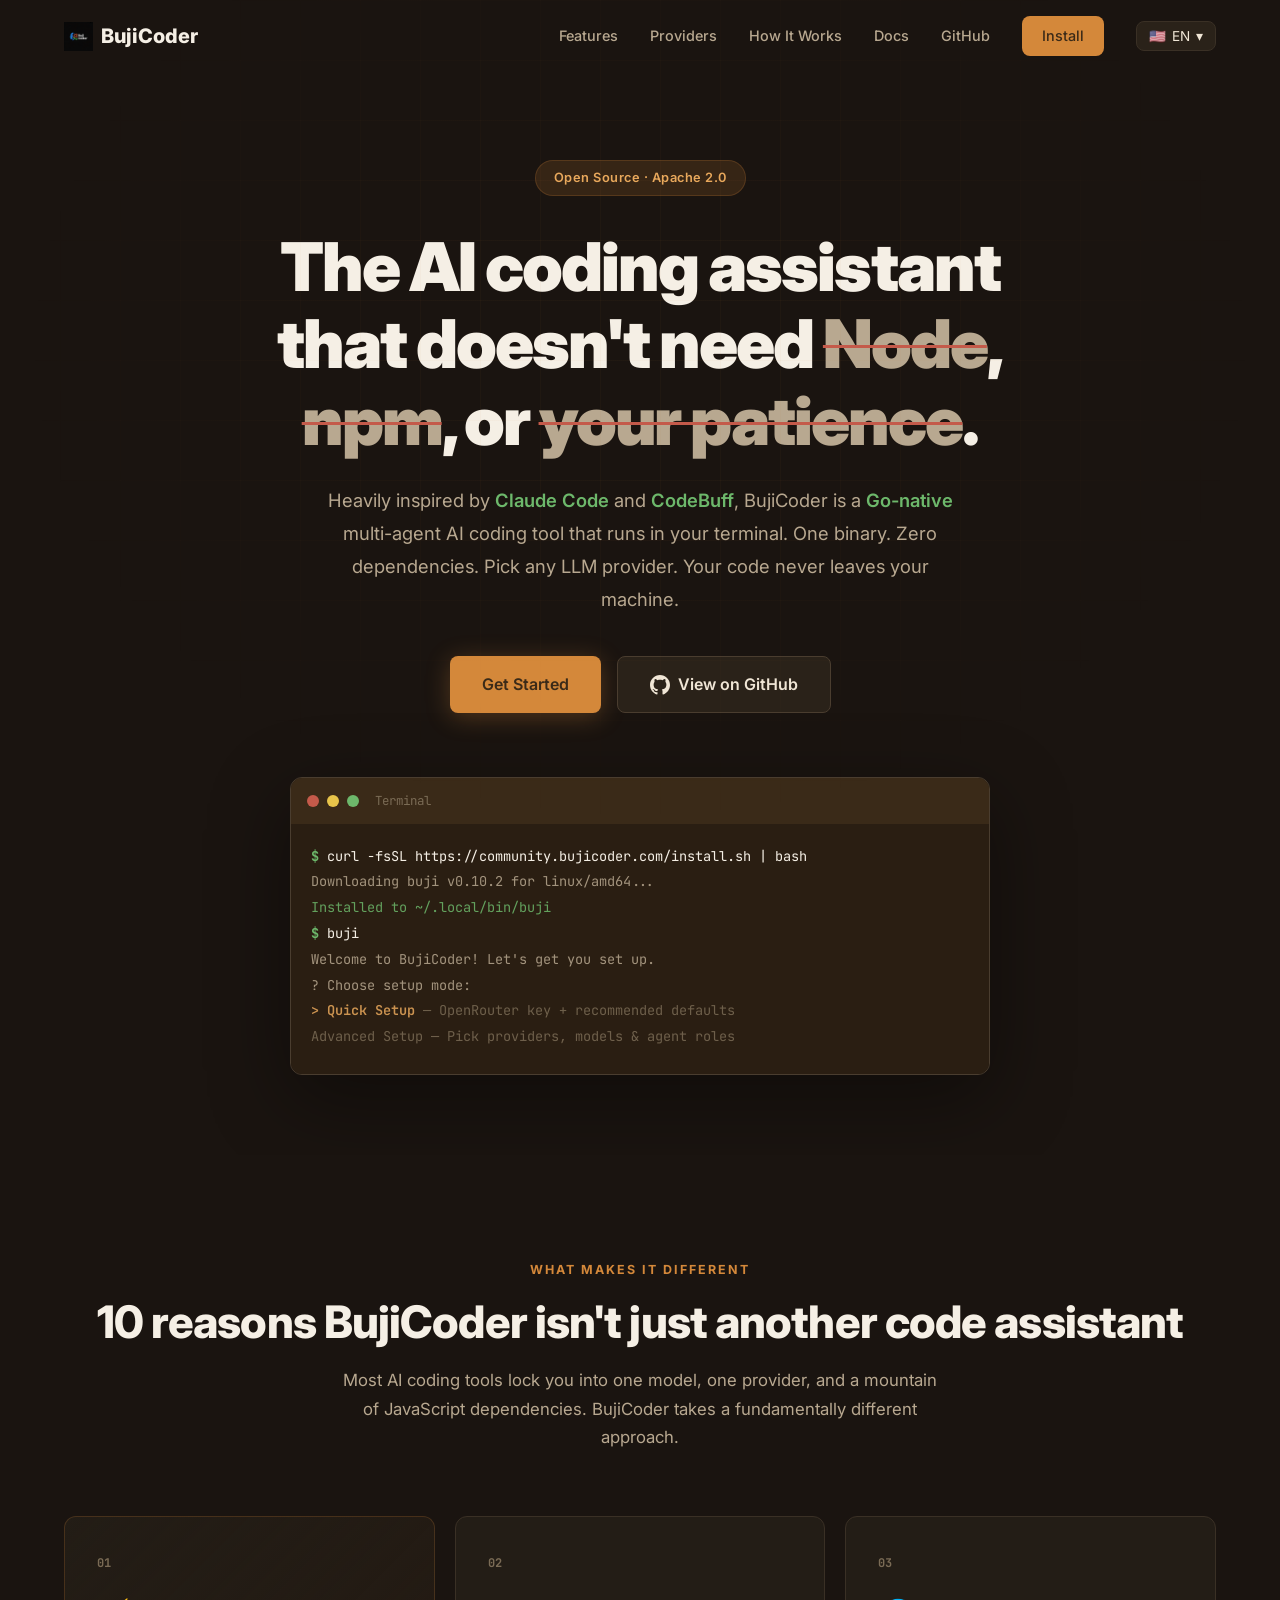
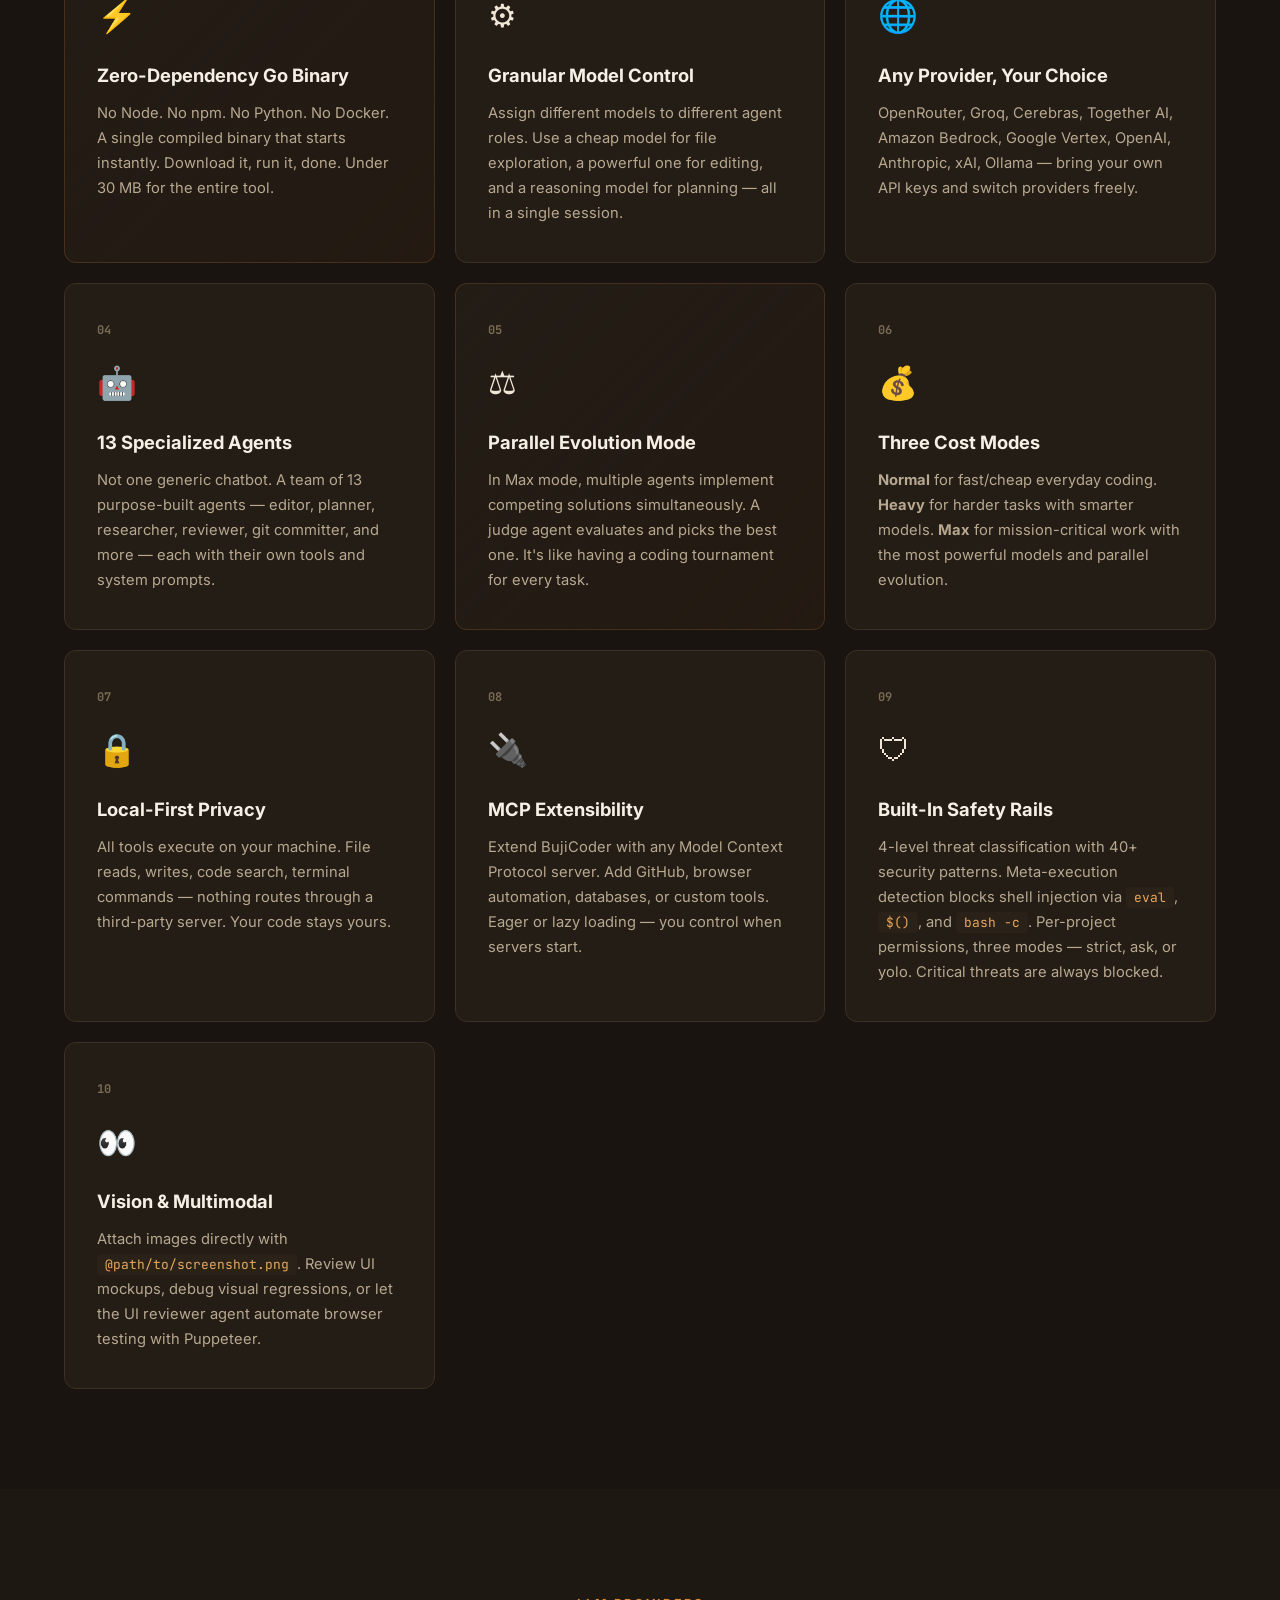
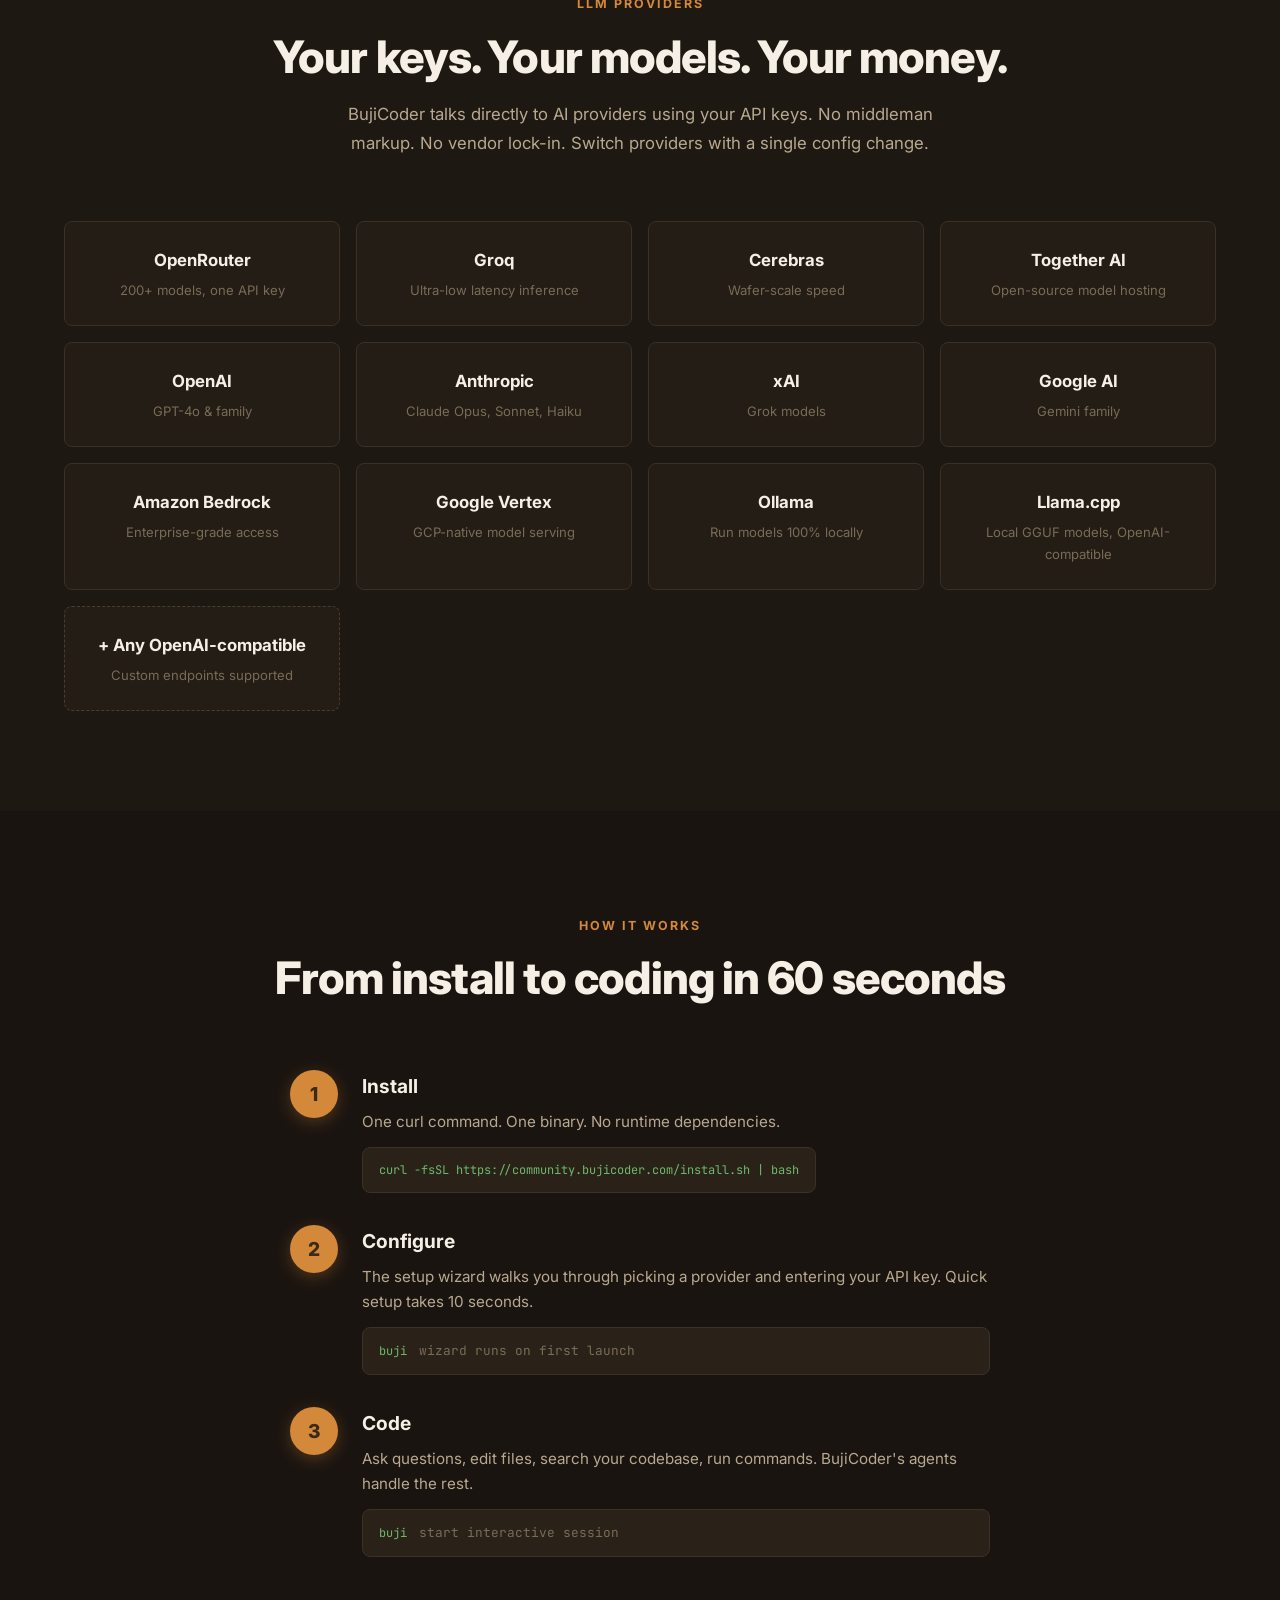
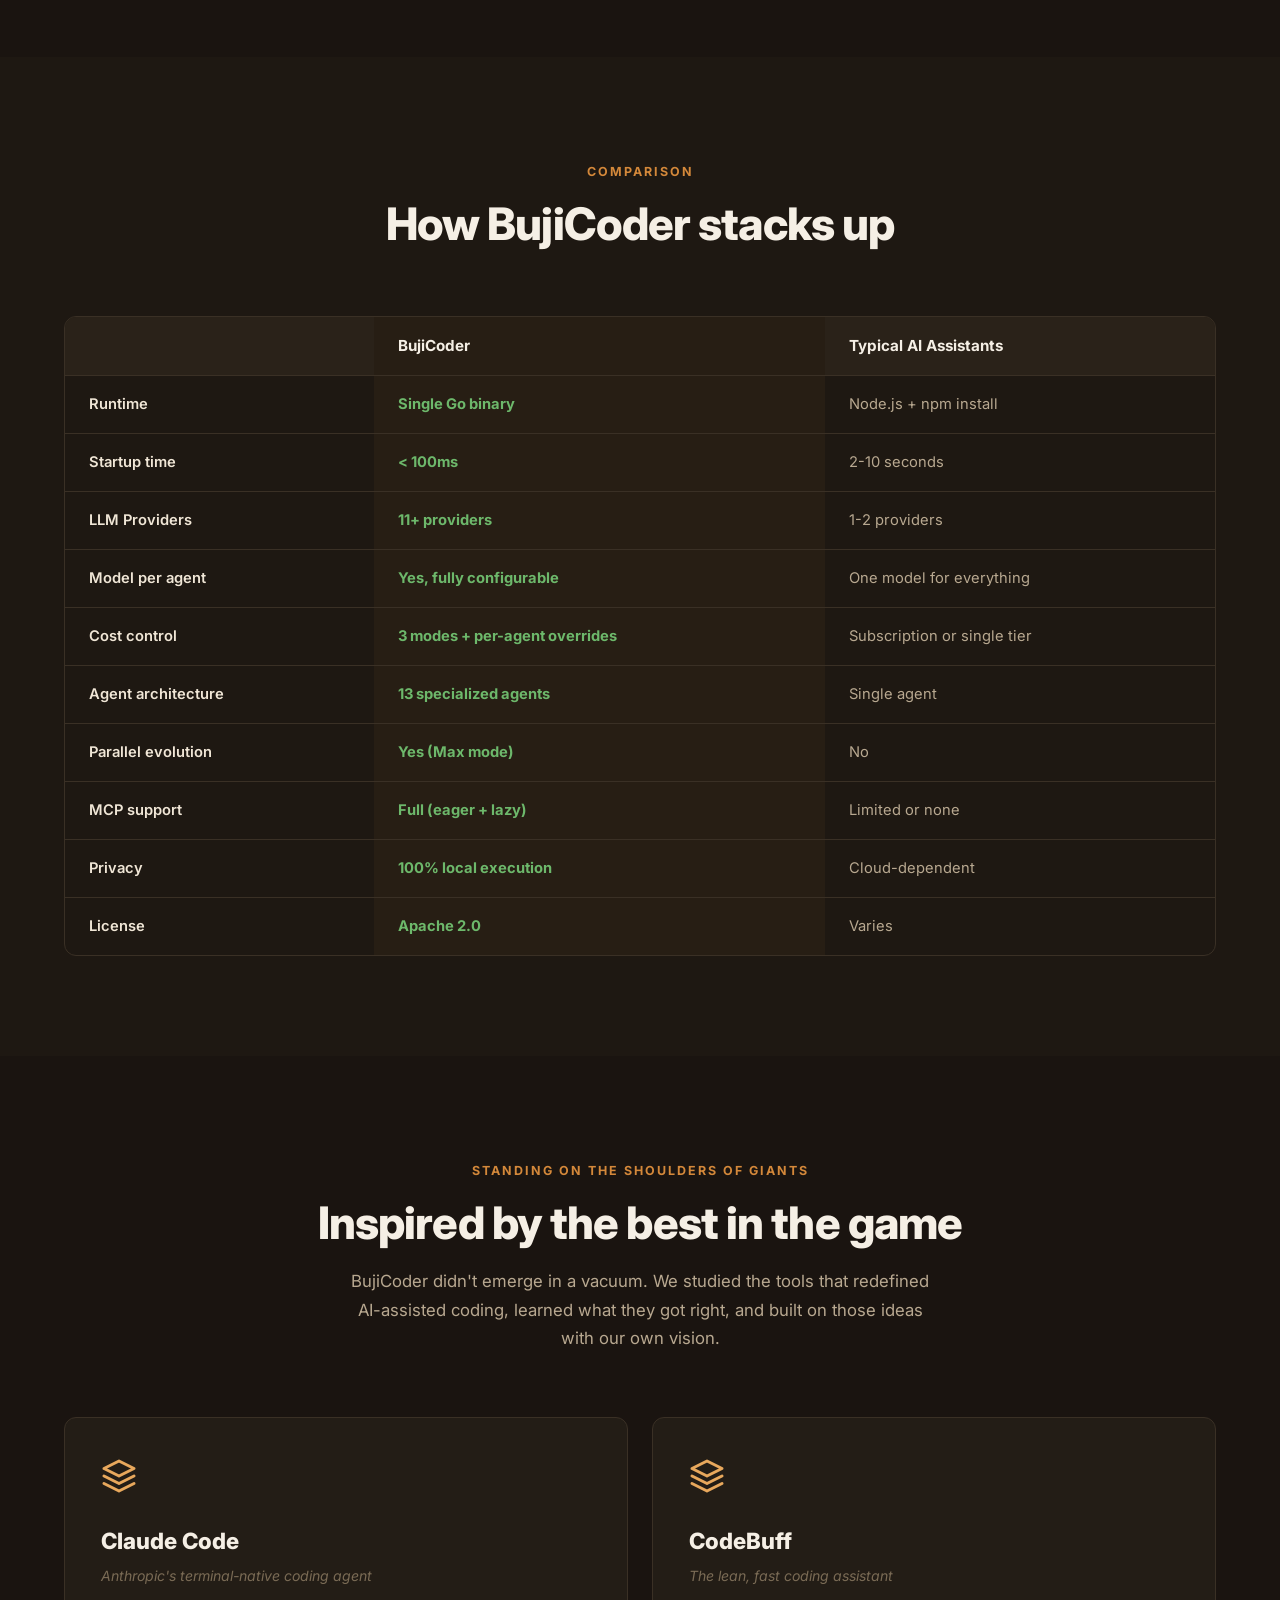
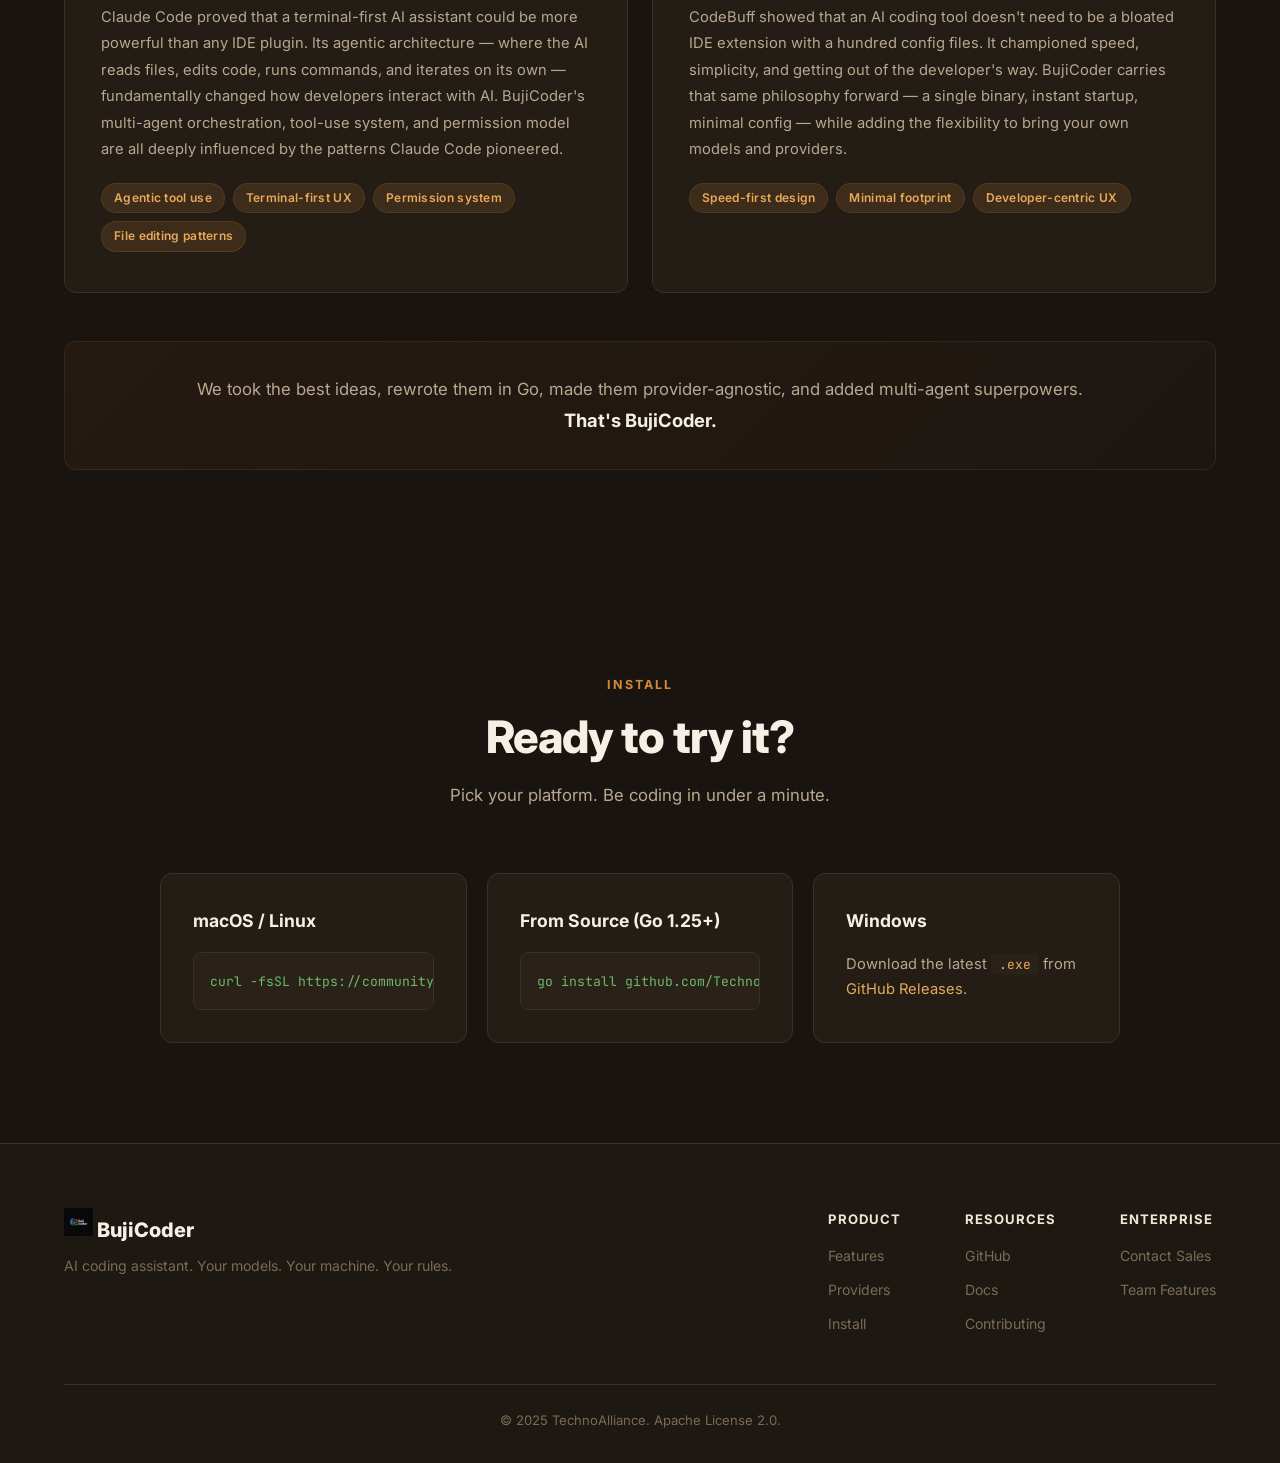
==== commit 4bb620fd: "docs: v0.10.2 changelog and docs version bump Co-Authored-By: Claude Opus 5.5 (1M context) <noreply@" ====
--- a/docs/index.html
+++ b/docs/index.html
@@ -78,7 +78,7 @@
             </div>
             <div class="terminal-body">
                 <div class="terminal-line"><span class="t-prompt">$</span> <span class="t-cmd">curl -fsSL https://community.bujicoder.com/install.sh | bash</span></div>
-                <div class="terminal-line t-fade"><span class="t-output">Downloading buji v0.10.0 for linux/amd64...</span></div>
+                <div class="terminal-line t-fade"><span class="t-output">Downloading buji v0.10.2 for linux/amd64...</span></div>
                 <div class="terminal-line t-fade"><span class="t-success">Installed to ~/.local/bin/buji</span></div>
                 <div class="terminal-line"><span class="t-prompt">$</span> <span class="t-cmd">buji</span></div>
                 <div class="terminal-line t-fade"><span class="t-output">Welcome to BujiCoder! Let's get you set up.</span></div>
